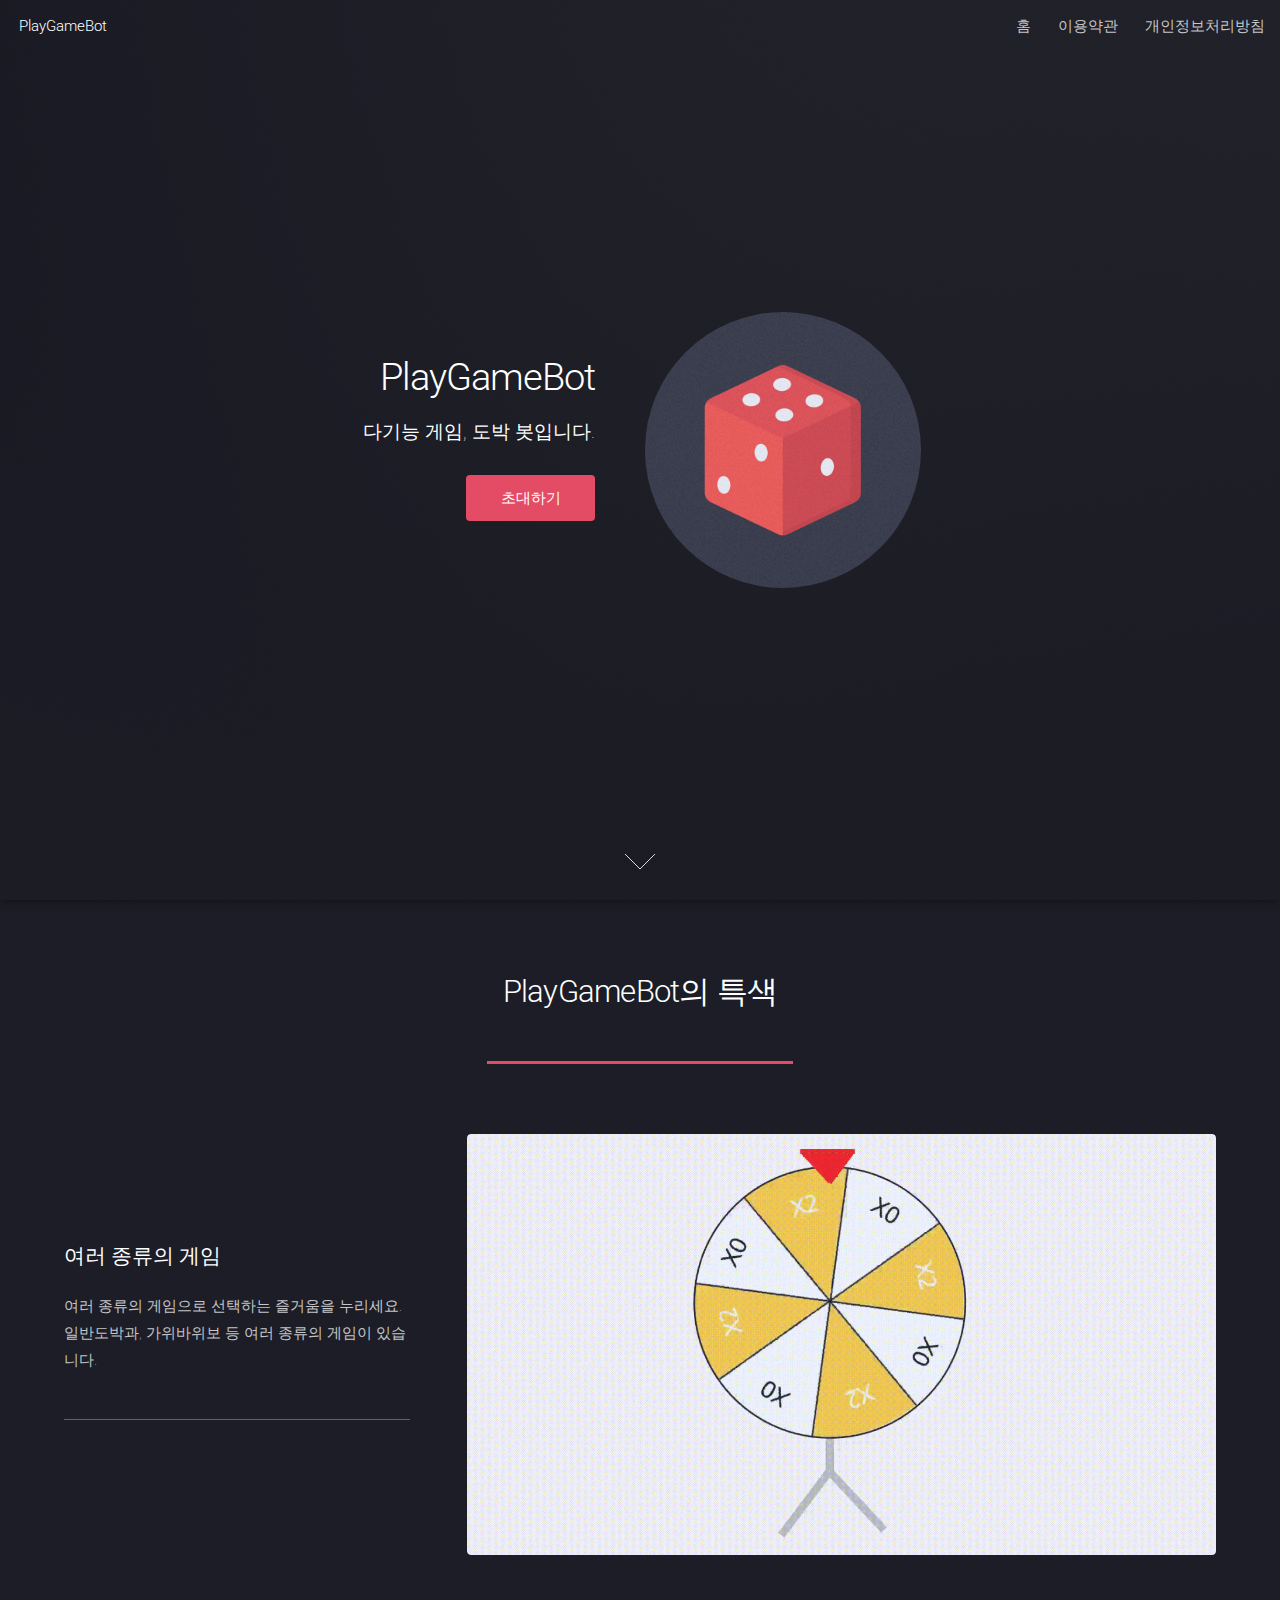
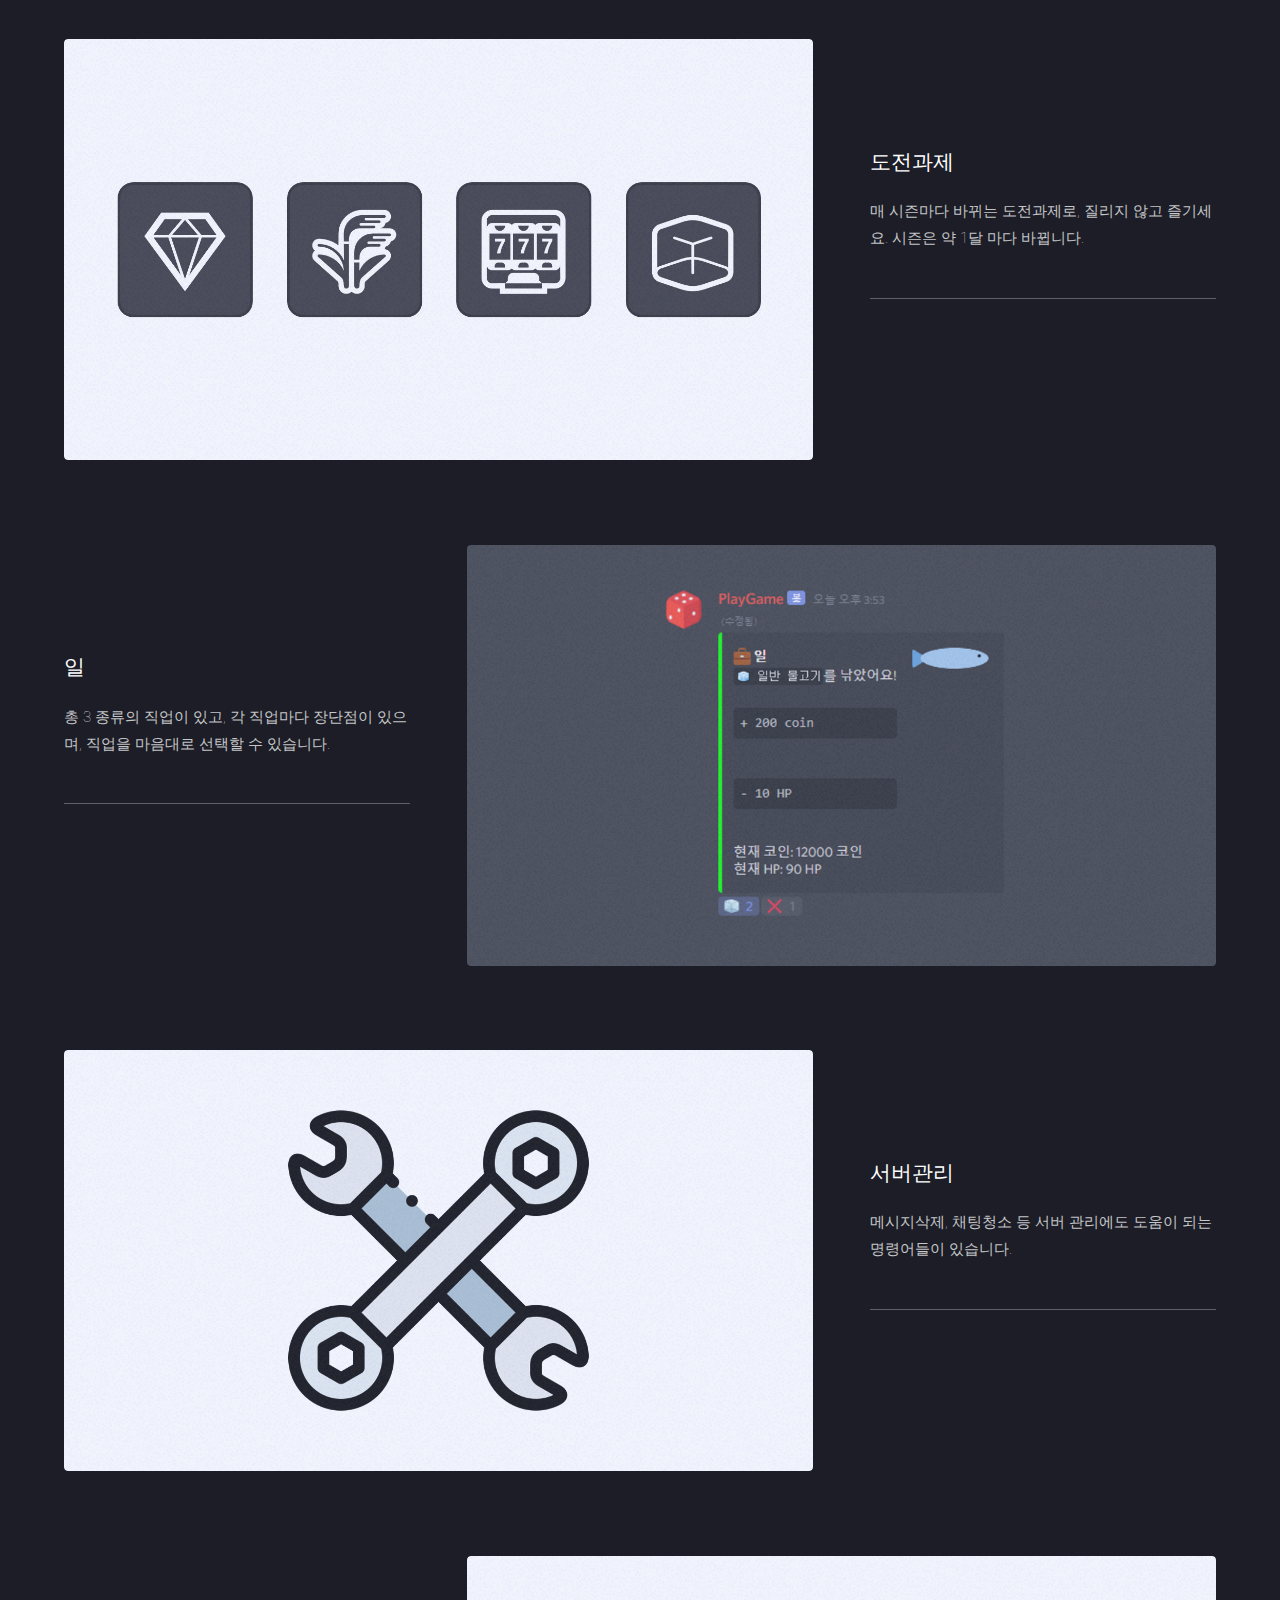
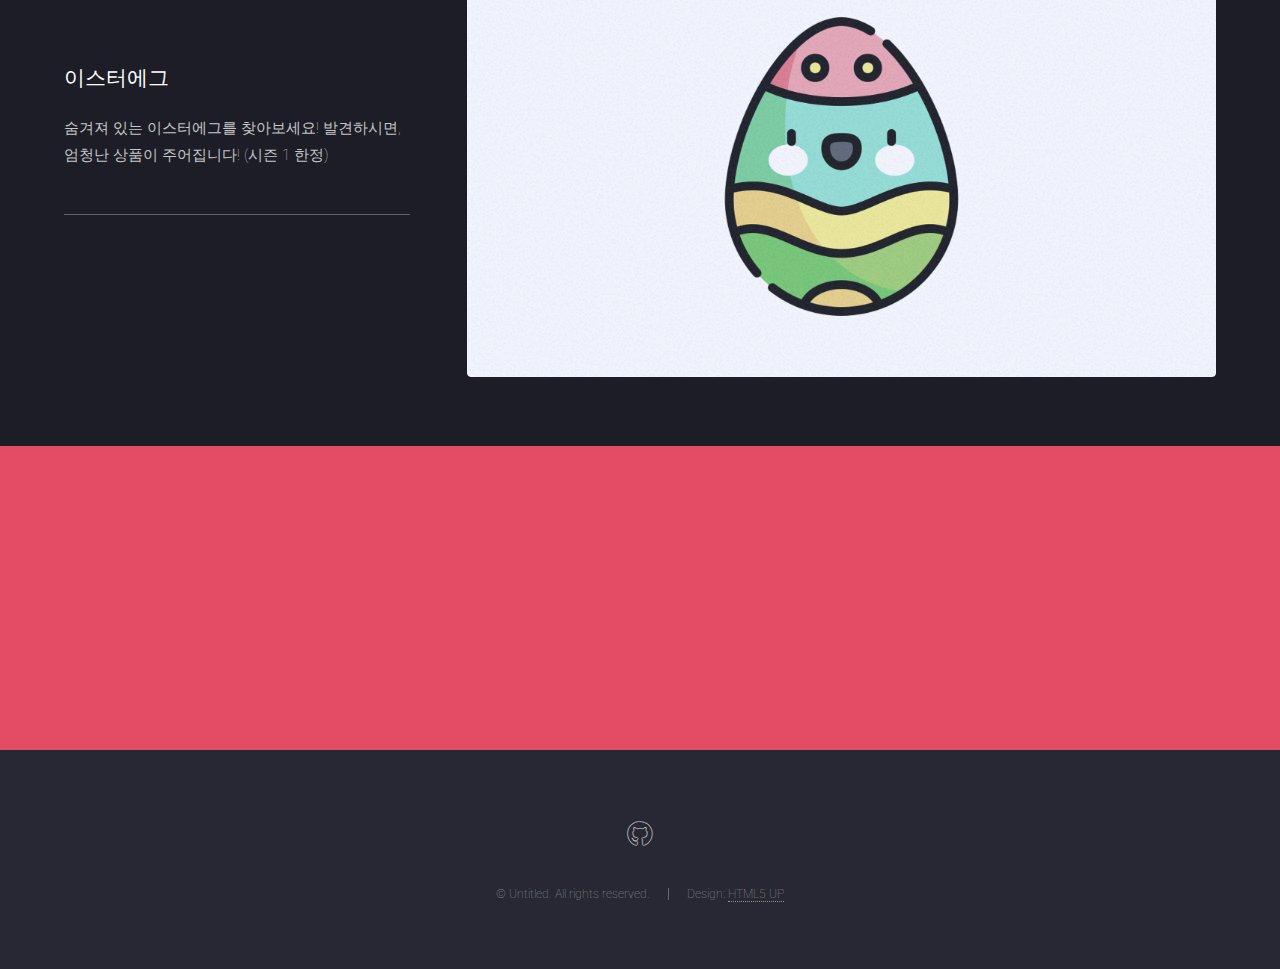
==== PlayGameBotSite/index.html @ 1e34ab30 "Update index.html" ====
<!DOCTYPE HTML>
<!--
	Landed by HTML5 UP
	html5up.net | @ajlkn
	Free for personal and commercial use under the CCA 3.0 license (html5up.net/license)
-->
<html>
	<head>
		<title>PlayGameBot</title>
		<meta charset="utf-8" />
		<meta name="viewport" content="width=device-width, initial-scale=1, user-scalable=no" />
		<link rel="stylesheet" href="assets/css/main.css" />
		<noscript><link rel="stylesheet" href="assets/css/noscript.css" /></noscript>
	</head>
	<body class="is-preload landing">
		<div id="page-wrapper">

			<!-- Header -->
				<header id="header">
					<h1 id="logo"><a href="index.html">PlayGameBot</a></h1>
					<nav id="nav">
						<ul>
							<li><a href="index.html">홈</a></li>
							<li><a href="terms.html">이용약관</a></li>
							<li><a href="update.html">개인정보처리방침</a></li>
						</ul>
					</nav>
				</header>

			<!-- Banner -->
				<section id="banner">
					<div class="content">
						<header>
							<h2>PlayGameBot</h2>
							<p>다기능 게임, 도박 봇입니다.</p>
							</br>
							<ul class="actions stacked">
								<li><a href="https://discord.com/oauth2/authorize?client_id=733481322734944318&permissions=1074621639&scope=bot" class="button primary samll">초대하기</a></li>
							</ul>
						</header>
						<span class="image"><img src="images/dice.png" alt="" /></span>
					</div>
					<a href="#one" class="goto-next scrolly">Next</a>
				</section>

			<!-- One -->
			<div id="main" class="wrapper style1">
				<div class="container">
					<header class="major">
						<h2>PlayGameBot의 특색</h2>
					</header>
					<div class="row gtr-150">
						<div class="col-4 col-12-medium">

							<!-- Sidebar -->
								<section id="sidebar">
									<section>
										</br>
										</br>
										</br>
										</br>
										<h3>여러 종류의 게임</h3>
										<p>여러 종류의 게임으로 선택하는 즐거움을 누리세요. 일반도박과, 가위바위보 등 여러 종류의 게임이 있습니다.</p>
										<footer>
										</footer>
									</section>
									<hr />
									<section>
								</section>

						</div>
						<div class="col-8 col-12-medium imp-medium">

							<!-- Content -->
								<section id="content">
									<a href="#" class="image fit"><img src="images/성공 돌림판_en.gif" alt="" /></a>
								</section>

						</div>

						<div class="row gtr-150">
							<div class="col-8 col-12-medium">

								<!-- Content -->
									<section id="content">
										</br>
										</br>
										<a href="#" class="image fit"><img src="images/도전과제.jpg" alt="" /></a>
									</section>

							</div>
							<div class="col-4 col-12-medium">
	
								<!-- Sidebar -->
									<section id="sidebar">
										<section>
											</br>
											</br>
											</br>
											</br>
											</br>
											</br>
											<h3>도전과제</h3>
											<p>매 시즌마다 바뀌는 도전과제로, 질리지 않고 즐기세요. 시즌은 약 1달 마다 바뀝니다.</p>
											<footer>
											</footer>
										</section>
										<hr />
										<section>
									</section>
							</div>
						</div>

						<div class="col-4 col-12-medium">

							<!-- Sidebar -->
								</br>
								</br>
								<section id="sidebar">
									<section>
										</br>
										</br>
										</br>
										</br>
										<h3>일</h3>
										<p>총 3 종류의 직업이 있고, 각 직업마다 장단점이 있으며, 직업을 마음대로 선택할 수 있습니다.</p>
										<footer>
										</footer>
									</section>
									<hr />
									<section>
								</section>

						</div>
						<div class="col-8 col-12-medium imp-medium">

							<!-- Content -->
								<section id="content">
									</br>
									</br>
									<a href="#" class="image fit"><img src="images/work.png" alt="" /></a>
								</section>

						</div>

						<div class="row gtr-150">
							<div class="col-8 col-12-medium">

								<!-- Content -->
									<section id="content">
										</br>
										</br>
										<a href="#" class="image fit"><img src="images/fix.png" alt="" /></a>
									</section>

							</div>
							<div class="col-4 col-12-medium">
	
								<!-- Sidebar -->
									<section id="sidebar">
										<section>
											</br>
											</br>
											</br>
											</br>
											</br>
											</br>
											<h3>서버관리</h3>
											<p>메시지삭제, 채팅청소 등 서버 관리에도 도움이 되는 명령어들이 있습니다.</p>
											<footer>
											</footer>
										</section>
										<hr />
										<section>
									</section>
							</div>
						</div>

						<div class="col-4 col-12-medium">

							<!-- Sidebar -->
								</br>
								</br>
								<section id="sidebar">
									<section>
										</br>
										</br>
										</br>
										</br>
										<h3>이스터에그</h3>
										<p>숨겨져 있는 이스터에그를 찾아보세요! 발견하시면, 엄청난 상품이 주어집니다! (시즌 1 한정)</p>
										<footer>
										</footer>
									</section>
									<hr />
									<section>
								</section>

						</div>
						<div class="col-8 col-12-medium imp-medium">

							<!-- Content -->
								<section id="content">
									</br>
									</br>
									<a href="#" class="image fit"><img src="images/이스터에그.png" alt="" /></a>
								</section>

						</div>

					</div>
				</div>
			</div>

			<!-- Five -->
				<section id="five" class="wrapper style2 special fade">
					<div class="container">
						<header>
							<h2>시작해 볼까요?</h2>
							<p>지금바로 PlayGameBot을 초대하세요.</p>
						</header>
						<form method="post" action="#" class="cta">
							<ul class="actions stacked">
								<li><a href="https://discord.com/oauth2/authorize?client_id=733481322734944318&permissions=1074621639&scope=bot" class="button primary samll">초대하기</a></li>
							</ul>
						</form>
					</div>
				</section>

			<!-- Footer -->
				<footer id="footer">
					<ul class="icons">
						<li><a href="https://github.com/jhcplace" class="icon brands alt fa-github"><span class="label">GitHub</span></a></li>
					</ul>
					<ul class="copyright">
						<li>&copy; Untitled. All rights reserved.</li><li>Design: <a href="http://html5up.net">HTML5 UP</a></li>
					</ul>
				</footer>

		</div>

		<!-- Scripts -->
			<script src="assets/js/jquery.min.js"></script>
			<script src="assets/js/jquery.scrolly.min.js"></script>
			<script src="assets/js/jquery.dropotron.min.js"></script>
			<script src="assets/js/jquery.scrollex.min.js"></script>
			<script src="assets/js/browser.min.js"></script>
			<script src="assets/js/breakpoints.min.js"></script>
			<script src="assets/js/util.js"></script>
			<script src="assets/js/main.js"></script>

	</body>
</html>
---- PlayGameBotSite/assets/css/main.css ----
@import url("fontawesome-all.min.css");
@import url("https://fonts.googleapis.com/css?family=Roboto:100,300,100italic,300italic");

/*
	Landed by HTML5 UP
	html5up.net | @ajlkn
	Free for personal and commercial use under the CCA 3.0 license (html5up.net/license)
*/

html, body, div, span, applet, object,
iframe, h1, h2, h3, h4, h5, h6, p, blockquote,
pre, a, abbr, acronym, address, big, cite,
code, del, dfn, em, img, ins, kbd, q, s, samp,
small, strike, strong, sub, sup, tt, var, b,
u, i, center, dl, dt, dd, ol, ul, li, fieldset,
form, label, legend, table, caption, tbody,
tfoot, thead, tr, th, td, article, aside,
canvas, details, embed, figure, figcaption,
footer, header, hgroup, menu, nav, output, ruby,
section, summary, time, mark, audio, video {
	margin: 0;
	padding: 0;
	border: 0;
	font-size: 100%;
	font: inherit;
	vertical-align: baseline;}

article, aside, details, figcaption, figure,
footer, header, hgroup, menu, nav, section {
	display: block;}

body {
	line-height: 1;
}

ol, ul {
	list-style: none;
}

blockquote, q {
	quotes: none;
}

	blockquote:before, blockquote:after, q:before, q:after {
		content: '';
		content: none;
	}

table {
	border-collapse: collapse;
	border-spacing: 0;
}

body {
	-webkit-text-size-adjust: none;
}

mark {
	background-color: transparent;
	color: inherit;
}

input::-moz-focus-inner {
	border: 0;
	padding: 0;
}

input, select, textarea {
	-moz-appearance: none;
	-webkit-appearance: none;
	-ms-appearance: none;
	appearance: none;
}

/* Basic */

	html {
		box-sizing: border-box;
	}

	*, *:before, *:after {
		box-sizing: inherit;
	}

	html, body {
		background: #1c1d26;
	}

	body.is-preload *, body.is-preload *:before, body.is-preload *:after {
		-moz-animation: none !important;
		-webkit-animation: none !important;
		-ms-animation: none !important;
		animation: none !important;
		-moz-transition: none !important;
		-webkit-transition: none !important;
		-ms-transition: none !important;
		transition: none !important;
	}

	body, input, select, textarea {
		color: rgba(255, 255, 255, 0.75);
		font-family: "Roboto", Helvetica, sans-serif;
		font-size: 15pt;
		font-weight: 100;
		line-height: 1.75em;
	}

	a {
		-moz-transition: border-color 0.2s ease-in-out, color 0.2s ease-in-out;
		-webkit-transition: border-color 0.2s ease-in-out, color 0.2s ease-in-out;
		-ms-transition: border-color 0.2s ease-in-out, color 0.2s ease-in-out;
		transition: border-color 0.2s ease-in-out, color 0.2s ease-in-out;
		border-bottom: dotted 1px;
		color: #e44c65;
		text-decoration: none;
	}

		a:hover {
			color: #e44c65 !important;
			border-bottom-color: transparent;
		}

	strong, b {
		color: #ffffff;
		font-weight: 300;
	}

	em, i {
		font-style: italic;
	}

	p {
		margin: 0 0 2em 0;
	}

	h1, h2, h3, h4, h5, h6 {
		color: #ffffff;
		font-weight: 300;
		line-height: 1em;
		margin: 0 0 1em 0;
	}

		h1 a, h2 a, h3 a, h4 a, h5 a, h6 a {
			color: inherit;
			border: 0;
		}

	h2 {
		font-size: 2em;
		line-height: 1.5em;
		letter-spacing: -0.025em;
	}

	h3 {
		font-size: 1.35em;
		line-height: 1.5em;
	}

	h4 {
		font-size: 1.1em;
		line-height: 1.5em;
	}

	h5 {
		font-size: 0.9em;
		line-height: 1.5em;
	}

	h6 {
		font-size: 0.7em;
		line-height: 1.5em;
	}

	sub {
		font-size: 0.8em;
		position: relative;
		top: 0.5em;
	}

	sup {
		font-size: 0.8em;
		position: relative;
		top: -0.5em;
	}

	hr {
		border: 0;
		border-bottom: solid 1px rgba(255, 255, 255, 0.3);
		margin: 3em 0;
	}

		hr.major {
			margin: 4em 0;
		}

	blockquote {
		border-left: solid 4px rgba(255, 255, 255, 0.3);
		font-style: italic;
		margin: 0 0 2em 0;
		padding: 0.5em 0 0.5em 2em;
	}

	code {
		background: rgba(255, 255, 255, 0.075);
		border-radius: 4px;
		font-family: "Courier New", monospace;
		font-size: 0.9em;
		margin: 0 0.25em;
		padding: 0.25em 0.65em;
	}

	pre {
		-webkit-overflow-scrolling: touch;
		font-family: "Courier New", monospace;
		font-size: 0.9em;
		margin: 0 0 2em 0;
	}

		pre code {
			display: block;
			line-height: 1.75em;
			padding: 1em 1.5em;
			overflow-x: auto;
		}

	.align-left {
		text-align: left;
	}

	.align-center {
		text-align: center;
	}

	.align-right {
		text-align: right;
	}

/* Loader */

	@-moz-keyframes spinner-show {
		0% {
			opacity: 0;
		}

		100% {
			opacity: 1;
		}
	}

	@-webkit-keyframes spinner-show {
		0% {
			opacity: 0;
		}

		100% {
			opacity: 1;
		}
	}

	@-ms-keyframes spinner-show {
		0% {
			opacity: 0;
		}

		100% {
			opacity: 1;
		}
	}

	@keyframes spinner-show {
		0% {
			opacity: 0;
		}

		100% {
			opacity: 1;
		}
	}

	@-moz-keyframes spinner-hide {
		0% {
			color: rgba(255, 255, 255, 0.15);
			z-index: 100001;
			-moz-transform: scale(1) rotate(0deg);
			-webkit-transform: scale(1) rotate(0deg);
			-ms-transform: scale(1) rotate(0deg);
			transform: scale(1) rotate(0deg);
		}

		99% {
			color: #1c1d26;
			z-index: 100001;
			-moz-transform: scale(0.5) rotate(360deg);
			-webkit-transform: scale(0.5) rotate(360deg);
			-ms-transform: scale(0.5) rotate(360deg);
			transform: scale(0.5) rotate(360deg);
		}

		100% {
			color: #1c1d26;
			z-index: -1;
			-moz-transform: scale(0.5) rotate(360deg);
			-webkit-transform: scale(0.5) rotate(360deg);
			-ms-transform: scale(0.5) rotate(360deg);
			transform: scale(0.5) rotate(360deg);
		}
	}

	@-webkit-keyframes spinner-hide {
		0% {
			color: rgba(255, 255, 255, 0.15);
			z-index: 100001;
			-moz-transform: scale(1) rotate(0deg);
			-webkit-transform: scale(1) rotate(0deg);
			-ms-transform: scale(1) rotate(0deg);
			transform: scale(1) rotate(0deg);
		}

		99% {
			color: #1c1d26;
			z-index: 100001;
			-moz-transform: scale(0.5) rotate(360deg);
			-webkit-transform: scale(0.5) rotate(360deg);
			-ms-transform: scale(0.5) rotate(360deg);
			transform: scale(0.5) rotate(360deg);
		}

		100% {
			color: #1c1d26;
			z-index: -1;
			-moz-transform: scale(0.5) rotate(360deg);
			-webkit-transform: scale(0.5) rotate(360deg);
			-ms-transform: scale(0.5) rotate(360deg);
			transform: scale(0.5) rotate(360deg);
		}
	}

	@-ms-keyframes spinner-hide {
		0% {
			color: rgba(255, 255, 255, 0.15);
			z-index: 100001;
			-moz-transform: scale(1) rotate(0deg);
			-webkit-transform: scale(1) rotate(0deg);
			-ms-transform: scale(1) rotate(0deg);
			transform: scale(1) rotate(0deg);
		}

		99% {
			color: #1c1d26;
			z-index: 100001;
			-moz-transform: scale(0.5) rotate(360deg);
			-webkit-transform: scale(0.5) rotate(360deg);
			-ms-transform: scale(0.5) rotate(360deg);
			transform: scale(0.5) rotate(360deg);
		}

		100% {
			color: #1c1d26;
			z-index: -1;
			-moz-transform: scale(0.5) rotate(360deg);
			-webkit-transform: scale(0.5) rotate(360deg);
			-ms-transform: scale(0.5) rotate(360deg);
			transform: scale(0.5) rotate(360deg);
		}
	}

	@keyframes spinner-hide {
		0% {
			color: rgba(255, 255, 255, 0.15);
			z-index: 100001;
			-moz-transform: scale(1) rotate(0deg);
			-webkit-transform: scale(1) rotate(0deg);
			-ms-transform: scale(1) rotate(0deg);
			transform: scale(1) rotate(0deg);
		}

		99% {
			color: #1c1d26;
			z-index: 100001;
			-moz-transform: scale(0.5) rotate(360deg);
			-webkit-transform: scale(0.5) rotate(360deg);
			-ms-transform: scale(0.5) rotate(360deg);
			transform: scale(0.5) rotate(360deg);
		}

		100% {
			color: #1c1d26;
			z-index: -1;
			-moz-transform: scale(0.5) rotate(360deg);
			-webkit-transform: scale(0.5) rotate(360deg);
			-ms-transform: scale(0.5) rotate(360deg);
			transform: scale(0.5) rotate(360deg);
		}
	}

	@-moz-keyframes spinner-rotate {
		0% {
			-moz-transform: scale(1) rotate(0deg);
			-webkit-transform: scale(1) rotate(0deg);
			-ms-transform: scale(1) rotate(0deg);
			transform: scale(1) rotate(0deg);
		}

		100% {
			-moz-transform: scale(1) rotate(360deg);
			-webkit-transform: scale(1) rotate(360deg);
			-ms-transform: scale(1) rotate(360deg);
			transform: scale(1) rotate(360deg);
		}
	}

	@-webkit-keyframes spinner-rotate {
		0% {
			-moz-transform: scale(1) rotate(0deg);
			-webkit-transform: scale(1) rotate(0deg);
			-ms-transform: scale(1) rotate(0deg);
			transform: scale(1) rotate(0deg);
		}

		100% {
			-moz-transform: scale(1) rotate(360deg);
			-webkit-transform: scale(1) rotate(360deg);
			-ms-transform: scale(1) rotate(360deg);
			transform: scale(1) rotate(360deg);
		}
	}

	@-ms-keyframes spinner-rotate {
		0% {
			-moz-transform: scale(1) rotate(0deg);
			-webkit-transform: scale(1) rotate(0deg);
			-ms-transform: scale(1) rotate(0deg);
			transform: scale(1) rotate(0deg);
		}

		100% {
			-moz-transform: scale(1) rotate(360deg);
			-webkit-transform: scale(1) rotate(360deg);
			-ms-transform: scale(1) rotate(360deg);
			transform: scale(1) rotate(360deg);
		}
	}

	@keyframes spinner-rotate {
		0% {
			-moz-transform: scale(1) rotate(0deg);
			-webkit-transform: scale(1) rotate(0deg);
			-ms-transform: scale(1) rotate(0deg);
			transform: scale(1) rotate(0deg);
		}

		100% {
			-moz-transform: scale(1) rotate(360deg);
			-webkit-transform: scale(1) rotate(360deg);
			-ms-transform: scale(1) rotate(360deg);
			transform: scale(1) rotate(360deg);
		}
	}

	@-moz-keyframes overlay-hide {
		0% {
			opacity: 1;
			z-index: 100000;
		}

		15% {
			opacity: 1;
			z-index: 100000;
		}

		99% {
			opacity: 0;
			z-index: 100000;
		}

		100% {
			opacity: 0;
			z-index: -1;
		}
	}

	@-webkit-keyframes overlay-hide {
		0% {
			opacity: 1;
			z-index: 100000;
		}

		15% {
			opacity: 1;
			z-index: 100000;
		}

		99% {
			opacity: 0;
			z-index: 100000;
		}

		100% {
			opacity: 0;
			z-index: -1;
		}
	}

	@-ms-keyframes overlay-hide {
		0% {
			opacity: 1;
			z-index: 100000;
		}

		15% {
			opacity: 1;
			z-index: 100000;
		}

		99% {
			opacity: 0;
			z-index: 100000;
		}

		100% {
			opacity: 0;
			z-index: -1;
		}
	}

	@keyframes overlay-hide {
		0% {
			opacity: 1;
			z-index: 100000;
		}

		15% {
			opacity: 1;
			z-index: 100000;
		}

		99% {
			opacity: 0;
			z-index: 100000;
		}

		100% {
			opacity: 0;
			z-index: -1;
		}
	}

	body.landing {
		text-decoration: none;
	}

		body.landing:before {
			-moz-osx-font-smoothing: grayscale;
			-webkit-font-smoothing: antialiased;
			display: inline-block;
			font-style: normal;
			font-variant: normal;
			text-rendering: auto;
			line-height: 1;
			text-transform: none !important;
			font-family: 'Font Awesome 5 Free';
			font-weight: 900;
		}

		body.landing:before {
			-moz-animation: spinner-show 1.5s 1 0.25s ease forwards, spinner-hide 0.25s ease-in-out forwards !important;
			-webkit-animation: spinner-show 1.5s 1 0.25s ease forwards, spinner-hide 0.25s ease-in-out forwards !important;
			-ms-animation: spinner-show 1.5s 1 0.25s ease forwards, spinner-hide 0.25s ease-in-out forwards !important;
			animation: spinner-show 1.5s 1 0.25s ease forwards, spinner-hide 0.25s ease-in-out forwards !important;
			-moz-transform-origin: 50% 50%;
			-webkit-transform-origin: 50% 50%;
			-ms-transform-origin: 50% 50%;
			transform-origin: 50% 50%;
			color: rgba(255, 255, 255, 0.15);
			content: '\f1ce';
			cursor: default;
			display: block;
			font-size: 2em;
			height: 2em;
			left: 50%;
			line-height: 2em;
			margin: -1em 0 0 -1em;
			opacity: 0;
			position: fixed;
			text-align: center;
			top: 50%;
			width: 2em;
			z-index: -1;
		}

		body.landing:after {
			-moz-animation: overlay-hide 1.5s ease-in forwards !important;
			-webkit-animation: overlay-hide 1.5s ease-in forwards !important;
			-ms-animation: overlay-hide 1.5s ease-in forwards !important;
			animation: overlay-hide 1.5s ease-in forwards !important;
			background: #1c1d26;
			content: '';
			display: block;
			height: 100%;
			left: 0;
			opacity: 0;
			position: fixed;
			top: 0;
			width: 100%;
			z-index: -1;
		}

		body.landing.is-preload:before {
			-moz-animation: spinner-show 1.5s 1 0.25s ease forwards, spinner-rotate 0.75s infinite linear !important;
			-webkit-animation: spinner-show 1.5s 1 0.25s ease forwards, spinner-rotate 0.75s infinite linear !important;
			-ms-animation: spinner-show 1.5s 1 0.25s ease forwards, spinner-rotate 0.75s infinite linear !important;
			animation: spinner-show 1.5s 1 0.25s ease forwards, spinner-rotate 0.75s infinite linear !important;
			z-index: 100001;
		}

		body.landing.is-preload:after {
			-moz-animation: none !important;
			-webkit-animation: none !important;
			-ms-animation: none !important;
			animation: none !important;
			opacity: 1;
			z-index: 100000;
		}

	@media (-webkit-min-device-pixel-ratio: 2) {

		body.landing:before {
			line-height: 2.025em;
		}

	}

/* Container */

	.container {
		margin: 0 auto;
		max-width: calc(100% - 4em);
		width: 70em;
	}

		.container.xsmall {
			width: 17.5em;
		}

		.container.small {
			width: 35em;
		}

		.container.medium {
			width: 52.5em;
		}

		.container.large {
			width: 87.5em;
		}

		.container.xlarge {
			width: 105em;
		}

		.container.max {
			width: 100%;
		}

		@media screen and (max-width: 1280px) {

			.container {
				width: 90%;
				max-width: 100%;
			}

		}

		@media screen and (max-width: 980px) {

			.container {
				width: 100% !important;
			}

		}

/* Row */

	.row {
		display: flex;
		flex-wrap: wrap;
		box-sizing: border-box;
		align-items: stretch;
	}

		.row > * {
			box-sizing: border-box;
		}

		.row.gtr-uniform > * > :last-child {
			margin-bottom: 0;
		}

		.row.aln-left {
			justify-content: flex-start;
		}

		.row.aln-center {
			justify-content: center;
		}

		.row.aln-right {
			justify-content: flex-end;
		}

		.row.aln-top {
			align-items: flex-start;
		}

		.row.aln-middle {
			align-items: center;
		}

		.row.aln-bottom {
			align-items: flex-end;
		}

		.row > .imp {
			order: -1;
		}

		.row > .col-1 {
			width: 8.33333%;
		}

		.row > .off-1 {
			margin-left: 8.33333%;
		}

		.row > .col-2 {
			width: 16.66667%;
		}

		.row > .off-2 {
			margin-left: 16.66667%;
		}

		.row > .col-3 {
			width: 25%;
		}

		.row > .off-3 {
			margin-left: 25%;
		}

		.row > .col-4 {
			width: 33.33333%;
		}

		.row > .off-4 {
			margin-left: 33.33333%;
		}

		.row > .col-5 {
			width: 41.66667%;
		}

		.row > .off-5 {
			margin-left: 41.66667%;
		}

		.row > .col-6 {
			width: 50%;
		}

		.row > .off-6 {
			margin-left: 50%;
		}

		.row > .col-7 {
			width: 58.33333%;
		}

		.row > .off-7 {
			margin-left: 58.33333%;
		}

		.row > .col-8 {
			width: 66.66667%;
		}

		.row > .off-8 {
			margin-left: 66.66667%;
		}

		.row > .col-9 {
			width: 75%;
		}

		.row > .off-9 {
			margin-left: 75%;
		}

		.row > .col-10 {
			width: 83.33333%;
		}

		.row > .off-10 {
			margin-left: 83.33333%;
		}

		.row > .col-11 {
			width: 91.66667%;
		}

		.row > .off-11 {
			margin-left: 91.66667%;
		}

		.row > .col-12 {
			width: 100%;
		}

		.row > .off-12 {
			margin-left: 100%;
		}

		.row.gtr-0 {
			margin-top: 0;
			margin-left: 0em;
		}

			.row.gtr-0 > * {
				padding: 0 0 0 0em;
			}

			.row.gtr-0.gtr-uniform {
				margin-top: 0em;
			}

				.row.gtr-0.gtr-uniform > * {
					padding-top: 0em;
				}

		.row.gtr-25 {
			margin-top: 0;
			margin-left: -0.625em;
		}

			.row.gtr-25 > * {
				padding: 0 0 0 0.625em;
			}

			.row.gtr-25.gtr-uniform {
				margin-top: -0.625em;
			}

				.row.gtr-25.gtr-uniform > * {
					padding-top: 0.625em;
				}

		.row.gtr-50 {
			margin-top: 0;
			margin-left: -1.25em;
		}

			.row.gtr-50 > * {
				padding: 0 0 0 1.25em;
			}

			.row.gtr-50.gtr-uniform {
				margin-top: -1.25em;
			}

				.row.gtr-50.gtr-uniform > * {
					padding-top: 1.25em;
				}

		.row {
			margin-top: 0;
			margin-left: -2.5em;
		}

			.row > * {
				padding: 0 0 0 2.5em;
			}

			.row.gtr-uniform {
				margin-top: -2.5em;
			}

				.row.gtr-uniform > * {
					padding-top: 2.5em;
				}

		.row.gtr-150 {
			margin-top: 0;
			margin-left: -3.75em;
		}

			.row.gtr-150 > * {
				padding: 0 0 0 3.75em;
			}

			.row.gtr-150.gtr-uniform {
				margin-top: -3.75em;
			}

				.row.gtr-150.gtr-uniform > * {
					padding-top: 3.75em;
				}

		.row.gtr-200 {
			margin-top: 0;
			margin-left: -5em;
		}

			.row.gtr-200 > * {
				padding: 0 0 0 5em;
			}

			.row.gtr-200.gtr-uniform {
				margin-top: -5em;
			}

				.row.gtr-200.gtr-uniform > * {
					padding-top: 5em;
				}

		@media screen and (max-width: 1680px) {

			.row {
				display: flex;
				flex-wrap: wrap;
				box-sizing: border-box;
				align-items: stretch;
			}

				.row > * {
					box-sizing: border-box;
				}

				.row.gtr-uniform > * > :last-child {
					margin-bottom: 0;
				}

				.row.aln-left {
					justify-content: flex-start;
				}

				.row.aln-center {
					justify-content: center;
				}

				.row.aln-right {
					justify-content: flex-end;
				}

				.row.aln-top {
					align-items: flex-start;
				}

				.row.aln-middle {
					align-items: center;
				}

				.row.aln-bottom {
					align-items: flex-end;
				}

				.row > .imp-xlarge {
					order: -1;
				}

				.row > .col-1-xlarge {
					width: 8.33333%;
				}

				.row > .off-1-xlarge {
					margin-left: 8.33333%;
				}

				.row > .col-2-xlarge {
					width: 16.66667%;
				}

				.row > .off-2-xlarge {
					margin-left: 16.66667%;
				}

				.row > .col-3-xlarge {
					width: 25%;
				}

				.row > .off-3-xlarge {
					margin-left: 25%;
				}

				.row > .col-4-xlarge {
					width: 33.33333%;
				}

				.row > .off-4-xlarge {
					margin-left: 33.33333%;
				}

				.row > .col-5-xlarge {
					width: 41.66667%;
				}

				.row > .off-5-xlarge {
					margin-left: 41.66667%;
				}

				.row > .col-6-xlarge {
					width: 50%;
				}

				.row > .off-6-xlarge {
					margin-left: 50%;
				}

				.row > .col-7-xlarge {
					width: 58.33333%;
				}

				.row > .off-7-xlarge {
					margin-left: 58.33333%;
				}

				.row > .col-8-xlarge {
					width: 66.66667%;
				}

				.row > .off-8-xlarge {
					margin-left: 66.66667%;
				}

				.row > .col-9-xlarge {
					width: 75%;
				}

				.row > .off-9-xlarge {
					margin-left: 75%;
				}

				.row > .col-10-xlarge {
					width: 83.33333%;
				}

				.row > .off-10-xlarge {
					margin-left: 83.33333%;
				}

				.row > .col-11-xlarge {
					width: 91.66667%;
				}

				.row > .off-11-xlarge {
					margin-left: 91.66667%;
				}

				.row > .col-12-xlarge {
					width: 100%;
				}

				.row > .off-12-xlarge {
					margin-left: 100%;
				}

				.row.gtr-0 {
					margin-top: 0;
					margin-left: 0em;
				}

					.row.gtr-0 > * {
						padding: 0 0 0 0em;
					}

					.row.gtr-0.gtr-uniform {
						margin-top: 0em;
					}

						.row.gtr-0.gtr-uniform > * {
							padding-top: 0em;
						}

				.row.gtr-25 {
					margin-top: 0;
					margin-left: -0.625em;
				}

					.row.gtr-25 > * {
						padding: 0 0 0 0.625em;
					}

					.row.gtr-25.gtr-uniform {
						margin-top: -0.625em;
					}

						.row.gtr-25.gtr-uniform > * {
							padding-top: 0.625em;
						}

				.row.gtr-50 {
					margin-top: 0;
					margin-left: -1.25em;
				}

					.row.gtr-50 > * {
						padding: 0 0 0 1.25em;
					}

					.row.gtr-50.gtr-uniform {
						margin-top: -1.25em;
					}

						.row.gtr-50.gtr-uniform > * {
							padding-top: 1.25em;
						}

				.row {
					margin-top: 0;
					margin-left: -2.5em;
				}

					.row > * {
						padding: 0 0 0 2.5em;
					}

					.row.gtr-uniform {
						margin-top: -2.5em;
					}

						.row.gtr-uniform > * {
							padding-top: 2.5em;
						}

				.row.gtr-150 {
					margin-top: 0;
					margin-left: -3.75em;
				}

					.row.gtr-150 > * {
						padding: 0 0 0 3.75em;
					}

					.row.gtr-150.gtr-uniform {
						margin-top: -3.75em;
					}

						.row.gtr-150.gtr-uniform > * {
							padding-top: 3.75em;
						}

				.row.gtr-200 {
					margin-top: 0;
					margin-left: -5em;
				}

					.row.gtr-200 > * {
						padding: 0 0 0 5em;
					}

					.row.gtr-200.gtr-uniform {
						margin-top: -5em;
					}

						.row.gtr-200.gtr-uniform > * {
							padding-top: 5em;
						}

		}

		@media screen and (max-width: 1280px) {

			.row {
				display: flex;
				flex-wrap: wrap;
				box-sizing: border-box;
				align-items: stretch;
			}

				.row > * {
					box-sizing: border-box;
				}

				.row.gtr-uniform > * > :last-child {
					margin-bottom: 0;
				}

				.row.aln-left {
					justify-content: flex-start;
				}

				.row.aln-center {
					justify-content: center;
				}

				.row.aln-right {
					justify-content: flex-end;
				}

				.row.aln-top {
					align-items: flex-start;
				}

				.row.aln-middle {
					align-items: center;
				}

				.row.aln-bottom {
					align-items: flex-end;
				}

				.row > .imp-large {
					order: -1;
				}

				.row > .col-1-large {
					width: 8.33333%;
				}

				.row > .off-1-large {
					margin-left: 8.33333%;
				}

				.row > .col-2-large {
					width: 16.66667%;
				}

				.row > .off-2-large {
					margin-left: 16.66667%;
				}

				.row > .col-3-large {
					width: 25%;
				}

				.row > .off-3-large {
					margin-left: 25%;
				}

				.row > .col-4-large {
					width: 33.33333%;
				}

				.row > .off-4-large {
					margin-left: 33.33333%;
				}

				.row > .col-5-large {
					width: 41.66667%;
				}

				.row > .off-5-large {
					margin-left: 41.66667%;
				}

				.row > .col-6-large {
					width: 50%;
				}

				.row > .off-6-large {
					margin-left: 50%;
				}

				.row > .col-7-large {
					width: 58.33333%;
				}

				.row > .off-7-large {
					margin-left: 58.33333%;
				}

				.row > .col-8-large {
					width: 66.66667%;
				}

				.row > .off-8-large {
					margin-left: 66.66667%;
				}

				.row > .col-9-large {
					width: 75%;
				}

				.row > .off-9-large {
					margin-left: 75%;
				}

				.row > .col-10-large {
					width: 83.33333%;
				}

				.row > .off-10-large {
					margin-left: 83.33333%;
				}

				.row > .col-11-large {
					width: 91.66667%;
				}

				.row > .off-11-large {
					margin-left: 91.66667%;
				}

				.row > .col-12-large {
					width: 100%;
				}

				.row > .off-12-large {
					margin-left: 100%;
				}

				.row.gtr-0 {
					margin-top: 0;
					margin-left: 0em;
				}

					.row.gtr-0 > * {
						padding: 0 0 0 0em;
					}

					.row.gtr-0.gtr-uniform {
						margin-top: 0em;
					}

						.row.gtr-0.gtr-uniform > * {
							padding-top: 0em;
						}

				.row.gtr-25 {
					margin-top: 0;
					margin-left: -0.625em;
				}

					.row.gtr-25 > * {
						padding: 0 0 0 0.625em;
					}

					.row.gtr-25.gtr-uniform {
						margin-top: -0.625em;
					}

						.row.gtr-25.gtr-uniform > * {
							padding-top: 0.625em;
						}

				.row.gtr-50 {
					margin-top: 0;
					margin-left: -1.25em;
				}

					.row.gtr-50 > * {
						padding: 0 0 0 1.25em;
					}

					.row.gtr-50.gtr-uniform {
						margin-top: -1.25em;
					}

						.row.gtr-50.gtr-uniform > * {
							padding-top: 1.25em;
						}

				.row {
					margin-top: 0;
					margin-left: -2.5em;
				}

					.row > * {
						padding: 0 0 0 2.5em;
					}

					.row.gtr-uniform {
						margin-top: -2.5em;
					}

						.row.gtr-uniform > * {
							padding-top: 2.5em;
						}

				.row.gtr-150 {
					margin-top: 0;
					margin-left: -3.75em;
				}

					.row.gtr-150 > * {
						padding: 0 0 0 3.75em;
					}

					.row.gtr-150.gtr-uniform {
						margin-top: -3.75em;
					}

						.row.gtr-150.gtr-uniform > * {
							padding-top: 3.75em;
						}

				.row.gtr-200 {
					margin-top: 0;
					margin-left: -5em;
				}

					.row.gtr-200 > * {
						padding: 0 0 0 5em;
					}

					.row.gtr-200.gtr-uniform {
						margin-top: -5em;
					}

						.row.gtr-200.gtr-uniform > * {
							padding-top: 5em;
						}

		}

		@media screen and (max-width: 980px) {

			.row {
				display: flex;
				flex-wrap: wrap;
				box-sizing: border-box;
				align-items: stretch;
			}

				.row > * {
					box-sizing: border-box;
				}

				.row.gtr-uniform > * > :last-child {
					margin-bottom: 0;
				}

				.row.aln-left {
					justify-content: flex-start;
				}

				.row.aln-center {
					justify-content: center;
				}

				.row.aln-right {
					justify-content: flex-end;
				}

				.row.aln-top {
					align-items: flex-start;
				}

				.row.aln-middle {
					align-items: center;
				}

				.row.aln-bottom {
					align-items: flex-end;
				}

				.row > .imp-medium {
					order: -1;
				}

				.row > .col-1-medium {
					width: 8.33333%;
				}

				.row > .off-1-medium {
					margin-left: 8.33333%;
				}

				.row > .col-2-medium {
					width: 16.66667%;
				}

				.row > .off-2-medium {
					margin-left: 16.66667%;
				}

				.row > .col-3-medium {
					width: 25%;
				}

				.row > .off-3-medium {
					margin-left: 25%;
				}

				.row > .col-4-medium {
					width: 33.33333%;
				}

				.row > .off-4-medium {
					margin-left: 33.33333%;
				}

				.row > .col-5-medium {
					width: 41.66667%;
				}

				.row > .off-5-medium {
					margin-left: 41.66667%;
				}

				.row > .col-6-medium {
					width: 50%;
				}

				.row > .off-6-medium {
					margin-left: 50%;
				}

				.row > .col-7-medium {
					width: 58.33333%;
				}

				.row > .off-7-medium {
					margin-left: 58.33333%;
				}

				.row > .col-8-medium {
					width: 66.66667%;
				}

				.row > .off-8-medium {
					margin-left: 66.66667%;
				}

				.row > .col-9-medium {
					width: 75%;
				}

				.row > .off-9-medium {
					margin-left: 75%;
				}

				.row > .col-10-medium {
					width: 83.33333%;
				}

				.row > .off-10-medium {
					margin-left: 83.33333%;
				}

				.row > .col-11-medium {
					width: 91.66667%;
				}

				.row > .off-11-medium {
					margin-left: 91.66667%;
				}

				.row > .col-12-medium {
					width: 100%;
				}

				.row > .off-12-medium {
					margin-left: 100%;
				}

				.row.gtr-0 {
					margin-top: 0;
					margin-left: 0em;
				}

					.row.gtr-0 > * {
						padding: 0 0 0 0em;
					}

					.row.gtr-0.gtr-uniform {
						margin-top: 0em;
					}

						.row.gtr-0.gtr-uniform > * {
							padding-top: 0em;
						}

				.row.gtr-25 {
					margin-top: 0;
					margin-left: -0.625em;
				}

					.row.gtr-25 > * {
						padding: 0 0 0 0.625em;
					}

					.row.gtr-25.gtr-uniform {
						margin-top: -0.625em;
					}

						.row.gtr-25.gtr-uniform > * {
							padding-top: 0.625em;
						}

				.row.gtr-50 {
					margin-top: 0;
					margin-left: -1.25em;
				}

					.row.gtr-50 > * {
						padding: 0 0 0 1.25em;
					}

					.row.gtr-50.gtr-uniform {
						margin-top: -1.25em;
					}

						.row.gtr-50.gtr-uniform > * {
							padding-top: 1.25em;
						}

				.row {
					margin-top: 0;
					margin-left: -2.5em;
				}

					.row > * {
						padding: 0 0 0 2.5em;
					}

					.row.gtr-uniform {
						margin-top: -2.5em;
					}

						.row.gtr-uniform > * {
							padding-top: 2.5em;
						}

				.row.gtr-150 {
					margin-top: 0;
					margin-left: -3.75em;
				}

					.row.gtr-150 > * {
						padding: 0 0 0 3.75em;
					}

					.row.gtr-150.gtr-uniform {
						margin-top: -3.75em;
					}

						.row.gtr-150.gtr-uniform > * {
							padding-top: 3.75em;
						}

				.row.gtr-200 {
					margin-top: 0;
					margin-left: -5em;
				}

					.row.gtr-200 > * {
						padding: 0 0 0 5em;
					}

					.row.gtr-200.gtr-uniform {
						margin-top: -5em;
					}

						.row.gtr-200.gtr-uniform > * {
							padding-top: 5em;
						}

		}

		@media screen and (max-width: 736px) {

			.row {
				display: flex;
				flex-wrap: wrap;
				box-sizing: border-box;
				align-items: stretch;
			}

				.row > * {
					box-sizing: border-box;
				}

				.row.gtr-uniform > * > :last-child {
					margin-bottom: 0;
				}

				.row.aln-left {
					justify-content: flex-start;
				}

				.row.aln-center {
					justify-content: center;
				}

				.row.aln-right {
					justify-content: flex-end;
				}

				.row.aln-top {
					align-items: flex-start;
				}

				.row.aln-middle {
					align-items: center;
				}

				.row.aln-bottom {
					align-items: flex-end;
				}

				.row > .imp-small {
					order: -1;
				}

				.row > .col-1-small {
					width: 8.33333%;
				}

				.row > .off-1-small {
					margin-left: 8.33333%;
				}

				.row > .col-2-small {
					width: 16.66667%;
				}

				.row > .off-2-small {
					margin-left: 16.66667%;
				}

				.row > .col-3-small {
					width: 25%;
				}

				.row > .off-3-small {
					margin-left: 25%;
				}

				.row > .col-4-small {
					width: 33.33333%;
				}

				.row > .off-4-small {
					margin-left: 33.33333%;
				}

				.row > .col-5-small {
					width: 41.66667%;
				}

				.row > .off-5-small {
					margin-left: 41.66667%;
				}

				.row > .col-6-small {
					width: 50%;
				}

				.row > .off-6-small {
					margin-left: 50%;
				}

				.row > .col-7-small {
					width: 58.33333%;
				}

				.row > .off-7-small {
					margin-left: 58.33333%;
				}

				.row > .col-8-small {
					width: 66.66667%;
				}

				.row > .off-8-small {
					margin-left: 66.66667%;
				}

				.row > .col-9-small {
					width: 75%;
				}

				.row > .off-9-small {
					margin-left: 75%;
				}

				.row > .col-10-small {
					width: 83.33333%;
				}

				.row > .off-10-small {
					margin-left: 83.33333%;
				}

				.row > .col-11-small {
					width: 91.66667%;
				}

				.row > .off-11-small {
					margin-left: 91.66667%;
				}

				.row > .col-12-small {
					width: 100%;
				}

				.row > .off-12-small {
					margin-left: 100%;
				}

				.row.gtr-0 {
					margin-top: 0;
					margin-left: 0em;
				}

					.row.gtr-0 > * {
						padding: 0 0 0 0em;
					}

					.row.gtr-0.gtr-uniform {
						margin-top: 0em;
					}

						.row.gtr-0.gtr-uniform > * {
							padding-top: 0em;
						}

				.row.gtr-25 {
					margin-top: 0;
					margin-left: -0.625em;
				}

					.row.gtr-25 > * {
						padding: 0 0 0 0.625em;
					}

					.row.gtr-25.gtr-uniform {
						margin-top: -0.625em;
					}

						.row.gtr-25.gtr-uniform > * {
							padding-top: 0.625em;
						}

				.row.gtr-50 {
					margin-top: 0;
					margin-left: -1.25em;
				}

					.row.gtr-50 > * {
						padding: 0 0 0 1.25em;
					}

					.row.gtr-50.gtr-uniform {
						margin-top: -1.25em;
					}

						.row.gtr-50.gtr-uniform > * {
							padding-top: 1.25em;
						}

				.row {
					margin-top: 0;
					margin-left: -2.5em;
				}

					.row > * {
						padding: 0 0 0 2.5em;
					}

					.row.gtr-uniform {
						margin-top: -2.5em;
					}

						.row.gtr-uniform > * {
							padding-top: 2.5em;
						}

				.row.gtr-150 {
					margin-top: 0;
					margin-left: -3.75em;
				}

					.row.gtr-150 > * {
						padding: 0 0 0 3.75em;
					}

					.row.gtr-150.gtr-uniform {
						margin-top: -3.75em;
					}

						.row.gtr-150.gtr-uniform > * {
							padding-top: 3.75em;
						}

				.row.gtr-200 {
					margin-top: 0;
					margin-left: -5em;
				}

					.row.gtr-200 > * {
						padding: 0 0 0 5em;
					}

					.row.gtr-200.gtr-uniform {
						margin-top: -5em;
					}

						.row.gtr-200.gtr-uniform > * {
							padding-top: 5em;
						}

		}

		@media screen and (max-width: 480px) {

			.row {
				display: flex;
				flex-wrap: wrap;
				box-sizing: border-box;
				align-items: stretch;
			}

				.row > * {
					box-sizing: border-box;
				}

				.row.gtr-uniform > * > :last-child {
					margin-bottom: 0;
				}

				.row.aln-left {
					justify-content: flex-start;
				}

				.row.aln-center {
					justify-content: center;
				}

				.row.aln-right {
					justify-content: flex-end;
				}

				.row.aln-top {
					align-items: flex-start;
				}

				.row.aln-middle {
					align-items: center;
				}

				.row.aln-bottom {
					align-items: flex-end;
				}

				.row > .imp-xsmall {
					order: -1;
				}

				.row > .col-1-xsmall {
					width: 8.33333%;
				}

				.row > .off-1-xsmall {
					margin-left: 8.33333%;
				}

				.row > .col-2-xsmall {
					width: 16.66667%;
				}

				.row > .off-2-xsmall {
					margin-left: 16.66667%;
				}

				.row > .col-3-xsmall {
					width: 25%;
				}

				.row > .off-3-xsmall {
					margin-left: 25%;
				}

				.row > .col-4-xsmall {
					width: 33.33333%;
				}

				.row > .off-4-xsmall {
					margin-left: 33.33333%;
				}

				.row > .col-5-xsmall {
					width: 41.66667%;
				}

				.row > .off-5-xsmall {
					margin-left: 41.66667%;
				}

				.row > .col-6-xsmall {
					width: 50%;
				}

				.row > .off-6-xsmall {
					margin-left: 50%;
				}

				.row > .col-7-xsmall {
					width: 58.33333%;
				}

				.row > .off-7-xsmall {
					margin-left: 58.33333%;
				}

				.row > .col-8-xsmall {
					width: 66.66667%;
				}

				.row > .off-8-xsmall {
					margin-left: 66.66667%;
				}

				.row > .col-9-xsmall {
					width: 75%;
				}

				.row > .off-9-xsmall {
					margin-left: 75%;
				}

				.row > .col-10-xsmall {
					width: 83.33333%;
				}

				.row > .off-10-xsmall {
					margin-left: 83.33333%;
				}

				.row > .col-11-xsmall {
					width: 91.66667%;
				}

				.row > .off-11-xsmall {
					margin-left: 91.66667%;
				}

				.row > .col-12-xsmall {
					width: 100%;
				}

				.row > .off-12-xsmall {
					margin-left: 100%;
				}

				.row.gtr-0 {
					margin-top: 0;
					margin-left: 0em;
				}

					.row.gtr-0 > * {
						padding: 0 0 0 0em;
					}

					.row.gtr-0.gtr-uniform {
						margin-top: 0em;
					}

						.row.gtr-0.gtr-uniform > * {
							padding-top: 0em;
						}

				.row.gtr-25 {
					margin-top: 0;
					margin-left: -0.625em;
				}

					.row.gtr-25 > * {
						padding: 0 0 0 0.625em;
					}

					.row.gtr-25.gtr-uniform {
						margin-top: -0.625em;
					}

						.row.gtr-25.gtr-uniform > * {
							padding-top: 0.625em;
						}

				.row.gtr-50 {
					margin-top: 0;
					margin-left: -1.25em;
				}

					.row.gtr-50 > * {
						padding: 0 0 0 1.25em;
					}

					.row.gtr-50.gtr-uniform {
						margin-top: -1.25em;
					}

						.row.gtr-50.gtr-uniform > * {
							padding-top: 1.25em;
						}

				.row {
					margin-top: 0;
					margin-left: -2.5em;
				}

					.row > * {
						padding: 0 0 0 2.5em;
					}

					.row.gtr-uniform {
						margin-top: -2.5em;
					}

						.row.gtr-uniform > * {
							padding-top: 2.5em;
						}

				.row.gtr-150 {
					margin-top: 0;
					margin-left: -3.75em;
				}

					.row.gtr-150 > * {
						padding: 0 0 0 3.75em;
					}

					.row.gtr-150.gtr-uniform {
						margin-top: -3.75em;
					}

						.row.gtr-150.gtr-uniform > * {
							padding-top: 3.75em;
						}

				.row.gtr-200 {
					margin-top: 0;
					margin-left: -5em;
				}

					.row.gtr-200 > * {
						padding: 0 0 0 5em;
					}

					.row.gtr-200.gtr-uniform {
						margin-top: -5em;
					}

						.row.gtr-200.gtr-uniform > * {
							padding-top: 5em;
						}

		}

/* Section/Article */

	section.special, article.special {
		text-align: center;
	}

	header p {
		color: #ffffff;
		position: relative;
		margin: 0 0 1.5em 0;
	}

	header h2 + p {
		font-size: 1.25em;
		margin-top: -1em;
		line-height: 1.75em;
	}

	header h3 + p {
		font-size: 1.1em;
		margin-top: -0.8em;
		line-height: 1.75em;
	}

	header h4 + p,
	header h5 + p,
	header h6 + p {
		font-size: 0.9em;
		margin-top: -0.6em;
		line-height: 1.5em;
	}

	header.major {
		margin: 0 0 4em 0;
		position: relative;
		text-align: center;
	}

		header.major:after {
			background: #e44c65;
			content: '';
			display: inline-block;
			height: 0.2em;
			max-width: 20em;
			width: 75%;
		}

	footer.major {
		margin: 4em 0 0 0;
	}

/* Form */

	form {
		margin: 0 0 2em 0;
	}

		form.cta {
			max-width: 35em;
			margin-left: auto;
			margin-right: auto;
		}

	label {
		color: #ffffff;
		display: block;
		font-size: 0.9em;
		font-weight: 300;
		margin: 0 0 1em 0;
	}

	input[type="text"],
	input[type="password"],
	input[type="email"],
	select,
	textarea {
		-moz-appearance: none;
		-webkit-appearance: none;
		-ms-appearance: none;
		appearance: none;
		-moz-transition: border-color 0.2s ease-in-out;
		-webkit-transition: border-color 0.2s ease-in-out;
		-ms-transition: border-color 0.2s ease-in-out;
		transition: border-color 0.2s ease-in-out;
		background: transparent;
		border-radius: 4px;
		border: solid 1px rgba(255, 255, 255, 0.3);
		color: inherit;
		display: block;
		outline: 0;
		padding: 0 1em;
		text-decoration: none;
		width: 100%;
	}

		input[type="text"]:invalid,
		input[type="password"]:invalid,
		input[type="email"]:invalid,
		select:invalid,
		textarea:invalid {
			box-shadow: none;
		}

		input[type="text"]:focus,
		input[type="password"]:focus,
		input[type="email"]:focus,
		select:focus,
		textarea:focus {
			border-color: #e44c65;
		}

	select {
		background-image: url("data:image/svg+xml;charset=utf8,%3Csvg xmlns='http://www.w3.org/2000/svg' width='40' height='40' preserveAspectRatio='none' viewBox='0 0 40 40'%3E%3Cpath d='M9.4,12.3l10.4,10.4l10.4-10.4c0.2-0.2,0.5-0.4,0.9-0.4c0.3,0,0.6,0.1,0.9,0.4l3.3,3.3c0.2,0.2,0.4,0.5,0.4,0.9 c0,0.4-0.1,0.6-0.4,0.9L20.7,31.9c-0.2,0.2-0.5,0.4-0.9,0.4c-0.3,0-0.6-0.1-0.9-0.4L4.3,17.3c-0.2-0.2-0.4-0.5-0.4-0.9 c0-0.4,0.1-0.6,0.4-0.9l3.3-3.3c0.2-0.2,0.5-0.4,0.9-0.4S9.1,12.1,9.4,12.3z' fill='rgba(255, 255, 255, 0.3)' /%3E%3C/svg%3E");
		background-size: 1.25rem;
		background-repeat: no-repeat;
		background-position: calc(100% - 1rem) center;
		height: 3em;
		padding-right: 3em;
		text-overflow: ellipsis;
	}

		select option {
			color: #ffffff;
			background: #1c1d26;
		}

		select:focus::-ms-value {
			background-color: transparent;
		}

		select::-ms-expand {
			display: none;
		}

	input[type="text"],
	input[type="password"],
	input[type="email"],
	select {
		height: 3em;
	}

	textarea {
		padding: 0.75em 1em;
	}

	input[type="checkbox"],
	input[type="radio"] {
		-moz-appearance: none;
		-webkit-appearance: none;
		-ms-appearance: none;
		appearance: none;
		display: block;
		float: left;
		margin-right: -2em;
		opacity: 0;
		width: 1em;
		z-index: -1;
	}

		input[type="checkbox"] + label,
		input[type="radio"] + label {
			text-decoration: none;
			color: rgba(255, 255, 255, 0.75);
			cursor: pointer;
			display: inline-block;
			font-size: 1em;
			font-weight: 100;
			padding-left: 2.55em;
			padding-right: 0.75em;
			position: relative;
		}

			input[type="checkbox"] + label:before,
			input[type="radio"] + label:before {
				-moz-osx-font-smoothing: grayscale;
				-webkit-font-smoothing: antialiased;
				display: inline-block;
				font-style: normal;
				font-variant: normal;
				text-rendering: auto;
				line-height: 1;
				text-transform: none !important;
				font-family: 'Font Awesome 5 Free';
				font-weight: 900;
			}

			input[type="checkbox"] + label:before,
			input[type="radio"] + label:before {
				border-radius: 4px;
				border: solid 1px rgba(255, 255, 255, 0.3);
				content: '';
				display: inline-block;
				font-size: 0.8em;
				height: 2.25em;
				left: 0;
				line-height: 2.25em;
				position: absolute;
				text-align: center;
				top: 0;
				width: 2.25em;
			}

		input[type="checkbox"]:checked + label:before,
		input[type="radio"]:checked + label:before {
			background: rgba(255, 255, 255, 0.25);
			color: #ffffff;
			content: '\f00c';
		}

		input[type="checkbox"]:focus + label:before,
		input[type="radio"]:focus + label:before {
			border-color: #e44c65;
		}

	input[type="checkbox"] + label:before {
		border-radius: 4px;
	}

	input[type="radio"] + label:before {
		border-radius: 100%;
	}

	::-webkit-input-placeholder {
		color: rgba(255, 255, 255, 0.5) !important;
		opacity: 1.0;
	}

	:-moz-placeholder {
		color: rgba(255, 255, 255, 0.5) !important;
		opacity: 1.0;
	}

	::-moz-placeholder {
		color: rgba(255, 255, 255, 0.5) !important;
		opacity: 1.0;
	}

	:-ms-input-placeholder {
		color: rgba(255, 255, 255, 0.5) !important;
		opacity: 1.0;
	}

/* Box */

	.box {
		border-radius: 4px;
		border: solid 1px rgba(255, 255, 255, 0.3);
		margin-bottom: 2em;
		padding: 1.5em;
	}

		.box > :last-child,
		.box > :last-child > :last-child,
		.box > :last-child > :last-child > :last-child {
			margin-bottom: 0;
		}

		.box.alt {
			border: 0;
			border-radius: 0;
			padding: 0;
		}

/* Icon */

	.icon {
		text-decoration: none;
		border-bottom: none;
		position: relative;
	}

		.icon:before {
			-moz-osx-font-smoothing: grayscale;
			-webkit-font-smoothing: antialiased;
			display: inline-block;
			font-style: normal;
			font-variant: normal;
			text-rendering: auto;
			line-height: 1;
			text-transform: none !important;
			font-family: 'Font Awesome 5 Free';
			font-weight: 400;
		}

		.icon > .label {
			display: none;
		}

		.icon:before {
			line-height: inherit;
		}

		.icon.solid:before {
			font-weight: 900 !important;
		}

		.icon.brands:before {
			font-family: 'Font Awesome 5 Brands' !important;
		}

		.icon.alt {
			text-decoration: none;
		}

			.icon.alt:before {
				-moz-osx-font-smoothing: grayscale;
				-webkit-font-smoothing: antialiased;
				display: inline-block;
				font-style: normal;
				font-variant: normal;
				text-rendering: auto;
				line-height: 1;
				text-transform: none !important;
				font-family: 'Font Awesome 5 Free';
				font-weight: 400;
			}

			.icon.alt:before {
				color: #1c1d26 !important;
				text-shadow: 1px 0 0 #ffffff, -1px 0 0 #ffffff, 0 1px 0 #ffffff, 0 -1px 0 #ffffff;
			}

		.icon.major {
			background: #272833;
			border-radius: 100%;
			cursor: default;
			display: inline-block;
			height: 6em;
			line-height: 5.65em;
			margin: 0 0 2em 0;
			text-align: center;
			width: 6em;
		}

			.icon.major:before {
				font-size: 2.25em;
			}

			.icon.major.alt {
				text-decoration: none;
			}

				.icon.major.alt:before {
					-moz-osx-font-smoothing: grayscale;
					-webkit-font-smoothing: antialiased;
					display: inline-block;
					font-style: normal;
					font-variant: normal;
					text-rendering: auto;
					line-height: 1;
					text-transform: none !important;
					font-family: 'Font Awesome 5 Free';
					font-weight: 400;
				}

				.icon.major.alt:before {
					color: #272833 !important;
					text-shadow: 1px 0 0 #ffffff, -1px 0 0 #ffffff, 0 1px 0 #ffffff, 0 -1px 0 #ffffff;
				}

/* Image */

	.image {
		border-radius: 4px;
		border: 0;
		display: inline-block;
		position: relative;
		overflow: hidden;
	}

		.image:before {
			content: '';
			display: block;
			position: absolute;
			left: 0;
			top: 0;
			background-image: url("images/overlay.png");
			width: 100%;
			height: 100%;
			z-index: 1;
		}

		.image img {
			border-radius: 4px;
			display: block;
		}

		.image.left {
			float: left;
			margin: 0 1.5em 1em 0;
			top: 0.25em;
		}

		.image.right {
			float: right;
			margin: 0 0 1em 1.5em;
			top: 0.25em;
		}

		.image.left, .image.right {
			max-width: 40%;
		}

			.image.left img, .image.right img {
				width: 100%;
			}

		.image.fit {
			display: block;
			margin: 0 0 2em 0;
			width: 100%;
		}

			.image.fit img {
				width: 100%;
			}

/* List */

	ol {
		list-style: decimal;
		margin: 0 0 2em 0;
		padding-left: 1.25em;
	}

		ol li {
			padding-left: 0.25em;
		}

	ul {
		list-style: disc;
		margin: 0 0 2em 0;
		padding-left: 1em;
	}

		ul li {
			padding-left: 0.5em;
		}

		ul.alt {
			list-style: none;
			padding-left: 0;
		}

			ul.alt li {
				border-top: solid 1px rgba(255, 255, 255, 0.3);
				padding: 0.5em 0;
			}

				ul.alt li:first-child {
					border-top: 0;
					padding-top: 0;
				}

	dl {
		margin: 0 0 2em 0;
	}

/* Icons */

	ul.icons {
		cursor: default;
		list-style: none;
		padding-left: 0;
	}

		ul.icons li {
			display: inline-block;
			height: 2.5em;
			line-height: 2.5em;
			padding: 0 0.5em;
		}

			ul.icons li .icon {
				font-size: 0.8em;
			}

				ul.icons li .icon:before {
					font-size: 2em;
				}

/* Actions */

	ul.actions {
		display: -moz-flex;
		display: -webkit-flex;
		display: -ms-flex;
		display: flex;
		cursor: default;
		list-style: none;
		margin-left: -1em;
		padding-left: 0;
	}

		ul.actions li {
			padding: 0 0 0 1em;
			vertical-align: middle;
		}

		ul.actions.special {
			-moz-justify-content: center;
			-webkit-justify-content: center;
			-ms-justify-content: center;
			justify-content: center;
			width: 100%;
			margin-left: 0;
		}

			ul.actions.special li:first-child {
				padding-left: 0;
			}

		ul.actions.stacked {
			-moz-flex-direction: column;
			-webkit-flex-direction: column;
			-ms-flex-direction: column;
			flex-direction: column;
			margin-left: 0;
		}

			ul.actions.stacked li {
				padding: 1.3em 0 0 0;
			}

				ul.actions.stacked li:first-child {
					padding-top: 0;
				}

		ul.actions.fit {
			width: calc(100% + 1em);
		}

			ul.actions.fit li {
				-moz-flex-grow: 1;
				-webkit-flex-grow: 1;
				-ms-flex-grow: 1;
				flex-grow: 1;
				-moz-flex-shrink: 1;
				-webkit-flex-shrink: 1;
				-ms-flex-shrink: 1;
				flex-shrink: 1;
				width: 100%;
			}

				ul.actions.fit li > * {
					width: 100%;
				}

			ul.actions.fit.stacked {
				width: 100%;
			}

		@media screen and (max-width: 480px) {

			ul.actions:not(.fixed) {
				-moz-flex-direction: column;
				-webkit-flex-direction: column;
				-ms-flex-direction: column;
				flex-direction: column;
				margin-left: 0;
				width: 100% !important;
			}

				ul.actions:not(.fixed) li {
					-moz-flex-grow: 1;
					-webkit-flex-grow: 1;
					-ms-flex-grow: 1;
					flex-grow: 1;
					-moz-flex-shrink: 1;
					-webkit-flex-shrink: 1;
					-ms-flex-shrink: 1;
					flex-shrink: 1;
					padding: 1em 0 0 0;
					text-align: center;
					width: 100%;
				}

					ul.actions:not(.fixed) li > * {
						width: 100%;
					}

					ul.actions:not(.fixed) li:first-child {
						padding-top: 0;
					}

					ul.actions:not(.fixed) li input[type="submit"],
					ul.actions:not(.fixed) li input[type="reset"],
					ul.actions:not(.fixed) li input[type="button"],
					ul.actions:not(.fixed) li button,
					ul.actions:not(.fixed) li .button {
						width: 100%;
					}

						ul.actions:not(.fixed) li input[type="submit"].icon:before,
						ul.actions:not(.fixed) li input[type="reset"].icon:before,
						ul.actions:not(.fixed) li input[type="button"].icon:before,
						ul.actions:not(.fixed) li button.icon:before,
						ul.actions:not(.fixed) li .button.icon:before {
							margin-left: -0.5em;
						}

		}

/* Table */

	.table-wrapper {
		-webkit-overflow-scrolling: touch;
		overflow-x: auto;
	}

	table {
		margin: 0 0 2em 0;
		width: 100%;
	}

		table tbody tr {
			border: solid 1px rgba(255, 255, 255, 0.3);
			border-left: 0;
			border-right: 0;
		}

			table tbody tr:nth-child(2n + 1) {
				background-color: rgba(255, 255, 255, 0.075);
			}

		table td {
			padding: 0.75em 0.75em;
		}

		table th {
			color: #ffffff;
			font-size: 0.9em;
			font-weight: 300;
			padding: 0 0.75em 0.75em 0.75em;
			text-align: left;
		}

		table thead {
			border-bottom: solid 1px rgba(255, 255, 255, 0.3);
		}

		table tfoot {
			border-top: solid 1px rgba(255, 255, 255, 0.3);
		}

		table.alt {
			border-collapse: separate;
		}

			table.alt tbody tr td {
				border: solid 1px rgba(255, 255, 255, 0.3);
				border-left-width: 0;
				border-top-width: 0;
			}

				table.alt tbody tr td:first-child {
					border-left-width: 1px;
				}

			table.alt tbody tr:first-child td {
				border-top-width: 1px;
			}

			table.alt thead {
				border-bottom: 0;
			}

			table.alt tfoot {
				border-top: 0;
			}

/* Button */

	input[type="submit"],
	input[type="reset"],
	input[type="button"],
	.button {
		-moz-appearance: none;
		-webkit-appearance: none;
		-ms-appearance: none;
		appearance: none;
		-moz-transition: background-color 0.2s ease-in-out, color 0.2s ease-in-out, box-shadow 0.2s ease-in-out;
		-webkit-transition: background-color 0.2s ease-in-out, color 0.2s ease-in-out, box-shadow 0.2s ease-in-out;
		-ms-transition: background-color 0.2s ease-in-out, color 0.2s ease-in-out, box-shadow 0.2s ease-in-out;
		transition: background-color 0.2s ease-in-out, color 0.2s ease-in-out, box-shadow 0.2s ease-in-out;
		background-color: transparent;
		border-radius: 4px;
		border: 0;
		box-shadow: inset 0 0 0 1px rgba(255, 255, 255, 0.3);
		color: #ffffff !important;
		cursor: pointer;
		display: inline-block;
		font-weight: 300;
		height: 3em;
		line-height: 3em;
		padding: 0 2.25em;
		text-align: center;
		text-decoration: none;
		white-space: nowrap;
	}

		input[type="submit"]:hover, input[type="submit"]:active,
		input[type="reset"]:hover,
		input[type="reset"]:active,
		input[type="button"]:hover,
		input[type="button"]:active,
		.button:hover,
		.button:active {
			box-shadow: inset 0 0 0 1px #e44c65;
			color: #e44c65 !important;
		}

		input[type="submit"]:active,
		input[type="reset"]:active,
		input[type="button"]:active,
		.button:active {
			background-color: rgba(228, 76, 101, 0.15);
		}

		input[type="submit"].icon:before,
		input[type="reset"].icon:before,
		input[type="button"].icon:before,
		.button.icon:before {
			margin-right: 0.5em;
		}

		input[type="submit"].fit,
		input[type="reset"].fit,
		input[type="button"].fit,
		.button.fit {
			width: 100%;
		}

		input[type="submit"].small,
		input[type="reset"].small,
		input[type="button"].small,
		.button.small {
			font-size: 0.8em;
		}

		input[type="submit"].large,
		input[type="reset"].large,
		input[type="button"].large,
		.button.large {
			font-size: 1.35em;
		}

		input[type="submit"].primary,
		input[type="reset"].primary,
		input[type="button"].primary,
		.button.primary {
			background-color: #e44c65;
			box-shadow: none;
			color: #ffffff !important;
		}

			input[type="submit"].primary:hover,
			input[type="reset"].primary:hover,
			input[type="button"].primary:hover,
			.button.primary:hover {
				background-color: #e76278;
			}

			input[type="submit"].primary:active,
			input[type="reset"].primary:active,
			input[type="button"].primary:active,
			.button.primary:active {
				background-color: #e13652;
			}

		input[type="submit"].disabled, input[type="submit"]:disabled,
		input[type="reset"].disabled,
		input[type="reset"]:disabled,
		input[type="button"].disabled,
		input[type="button"]:disabled,
		.button.disabled,
		.button:disabled {
			background-color: rgba(255, 255, 255, 0.3) !important;
			box-shadow: none !important;
			color: #ffffff !important;
			cursor: default;
			opacity: 0.25;
		}

/* Goto Next */

	.goto-next {
		border: 0;
		bottom: 0;
		display: block;
		height: 5em;
		left: 50%;
		margin: 0 0 0 -5em;
		overflow: hidden;
		position: absolute;
		text-indent: 10em;
		white-space: nowrap;
		width: 10em;
		z-index: 1;
	}

		.goto-next:before {
			background-image: url("images/arrow.svg");
			background-position: center center;
			background-repeat: no-repeat;
			background-size: contain;
			content: '';
			display: block;
			height: 1.5em;
			left: 50%;
			margin: -0.75em 0 0 -1em;
			position: absolute;
			top: 50%;
			width: 2em;
			z-index: 1;
		}

/* Spotlight */

	.spotlight {
		background-attachment: fixed;
		background-position: center center;
		background-size: cover;
		box-shadow: 0 0.25em 0.5em 0 rgba(0, 0, 0, 0.25);
		height: 100vh;
		overflow: hidden;
		position: relative;
	}

		.spotlight:nth-last-of-type(1) {
			z-index: 1;
		}

		.spotlight:nth-last-of-type(2) {
			z-index: 2;
		}

		.spotlight:nth-last-of-type(3) {
			z-index: 3;
		}

		.spotlight:nth-last-of-type(4) {
			z-index: 4;
		}

		.spotlight:nth-last-of-type(5) {
			z-index: 5;
		}

		.spotlight:nth-last-of-type(6) {
			z-index: 6;
		}

		.spotlight:nth-last-of-type(7) {
			z-index: 7;
		}

		.spotlight:nth-last-of-type(8) {
			z-index: 8;
		}

		.spotlight:nth-last-of-type(9) {
			z-index: 9;
		}

		.spotlight:nth-last-of-type(10) {
			z-index: 10;
		}

		.spotlight:nth-last-of-type(11) {
			z-index: 11;
		}

		.spotlight:nth-last-of-type(12) {
			z-index: 12;
		}

		.spotlight:nth-last-of-type(13) {
			z-index: 13;
		}

		.spotlight:nth-last-of-type(14) {
			z-index: 14;
		}

		.spotlight:nth-last-of-type(15) {
			z-index: 15;
		}

		.spotlight:nth-last-of-type(16) {
			z-index: 16;
		}

		.spotlight:nth-last-of-type(17) {
			z-index: 17;
		}

		.spotlight:nth-last-of-type(18) {
			z-index: 18;
		}

		.spotlight:nth-last-of-type(19) {
			z-index: 19;
		}

		.spotlight:nth-last-of-type(20) {
			z-index: 20;
		}

		.spotlight:before {
			background-image: url("images/overlay.png");
			content: '';
			display: block;
			height: 100%;
			left: 0;
			top: 0;
			width: 100%;
		}

		.spotlight .image.main {
			display: none;
		}

			.spotlight .image.main img {
				position: relative;
			}

		.spotlight .content {
			-moz-transform: translate(0,0);
			-webkit-transform: translate(0,0);
			-ms-transform: translate(0,0);
			transform: translate(0,0);
			-moz-transition: -moz-transform 1s ease, opacity 1s ease;
			-webkit-transition: -webkit-transform 1s ease, opacity 1s ease;
			-ms-transition: -ms-transform 1s ease, opacity 1s ease;
			transition: transform 1s ease, opacity 1s ease;
			background: rgba(23, 24, 32, 0.95);
			border-style: solid;
			opacity: 1;
			position: absolute;
		}

		.spotlight .goto-next {
			-moz-transform: translate(0,0);
			-webkit-transform: translate(0,0);
			-ms-transform: translate(0,0);
			transform: translate(0,0);
			-moz-transition: -moz-transform 0.75s ease, opacity 1s ease-in;
			-webkit-transition: -webkit-transform 0.75s ease, opacity 1s ease-in;
			-ms-transition: -ms-transform 0.75s ease, opacity 1s ease-in;
			transition: transform 0.75s ease, opacity 1s ease-in;
			-moz-transition-delay: 0.5s;
			-webkit-transition-delay: 0.5s;
			-ms-transition-delay: 0.5s;
			transition-delay: 0.5s;
			opacity: 1;
		}

		.spotlight.top .content, .spotlight.bottom .content {
			left: 0;
			padding: 5.1em 0 3.1em 0;
			width: 100%;
		}

		.spotlight.top .content {
			border-bottom-width: 0.35em;
			top: 0;
		}

		.spotlight.bottom .content {
			border-top-width: 0.35em;
			bottom: 0;
		}

		.spotlight.left .content, .spotlight.right .content {
			height: 101%;
			padding: 6em 3em;
			top: 0;
			width: 28em;
		}

		.spotlight.left .content {
			border-right-width: 0.35em;
			left: 0;
		}

		.spotlight.right .content {
			border-left-width: 0.35em;
			right: 0;
		}

		.spotlight.style1 .content {
			border-color: #e44c65;
		}

		.spotlight.style2 .content {
			border-color: #5480f1;
		}

		.spotlight.style3 .content {
			border-color: #39c088;
		}

		.spotlight.inactive .content {
			opacity: 0;
		}

		.spotlight.inactive .goto-next {
			-moz-transform: translate(0,1.5em);
			-webkit-transform: translate(0,1.5em);
			-ms-transform: translate(0,1.5em);
			transform: translate(0,1.5em);
			opacity: 0;
		}

		.spotlight.inactive.top .content {
			-moz-transform: translate(0,-5em);
			-webkit-transform: translate(0,-5em);
			-ms-transform: translate(0,-5em);
			transform: translate(0,-5em);
		}

		.spotlight.inactive.bottom .content {
			-moz-transform: translate(0,5em);
			-webkit-transform: translate(0,5em);
			-ms-transform: translate(0,5em);
			transform: translate(0,5em);
		}

		.spotlight.inactive.left .content {
			-moz-transform: translate(-5em,0);
			-webkit-transform: translate(-5em,0);
			-ms-transform: translate(-5em,0);
			transform: translate(-5em,0);
		}

		.spotlight.inactive.right .content {
			-moz-transform: translate(5em,0);
			-webkit-transform: translate(5em,0);
			-ms-transform: translate(5em,0);
			transform: translate(5em,0);
		}

	body.is-touch .spotlight {
		background-attachment: scroll;
	}

/* Wrapper */

	.wrapper {
		padding: 6em 0 4em 0;
	}

		.wrapper.style2 {
			background: #e44c65;
		}

			.wrapper.style2 input[type="text"]:focus,
			.wrapper.style2 input[type="password"]:focus,
			.wrapper.style2 input[type="email"]:focus,
			.wrapper.style2 select:focus,
			.wrapper.style2 textarea:focus {
				border-color: rgba(255, 255, 255, 0.5);
			}

			.wrapper.style2 input[type="submit"]:hover, .wrapper.style2 input[type="submit"]:active,
			.wrapper.style2 input[type="reset"]:hover,
			.wrapper.style2 input[type="reset"]:active,
			.wrapper.style2 input[type="button"]:hover,
			.wrapper.style2 input[type="button"]:active,
			.wrapper.style2 .button:hover,
			.wrapper.style2 .button:active {
				background-color: rgba(255, 255, 255, 0.075) !important;
				box-shadow: inset 0 0 0 1px rgba(255, 255, 255, 0.5) !important;
				color: #ffffff !important;
			}

			.wrapper.style2 input[type="submit"]:active,
			.wrapper.style2 input[type="reset"]:active,
			.wrapper.style2 input[type="button"]:active,
			.wrapper.style2 .button:active {
				background-color: rgba(255, 255, 255, 0.25) !important;
			}

			.wrapper.style2 input[type="submit"].primary,
			.wrapper.style2 input[type="reset"].primary,
			.wrapper.style2 input[type="button"].primary,
			.wrapper.style2 .button.primary {
				background-color: #ffffff;
				color: #e44c65 !important;
			}

				.wrapper.style2 input[type="submit"].primary:hover, .wrapper.style2 input[type="submit"].primary:active,
				.wrapper.style2 input[type="reset"].primary:hover,
				.wrapper.style2 input[type="reset"].primary:active,
				.wrapper.style2 input[type="button"].primary:hover,
				.wrapper.style2 input[type="button"].primary:active,
				.wrapper.style2 .button.primary:hover,
				.wrapper.style2 .button.primary:active {
					background-color: rgba(255, 255, 255, 0.075) !important;
					box-shadow: inset 0 0 0 1px rgba(255, 255, 255, 0.5) !important;
					color: #ffffff !important;
				}

				.wrapper.style2 input[type="submit"].primary:active,
				.wrapper.style2 input[type="reset"].primary:active,
				.wrapper.style2 input[type="button"].primary:active,
				.wrapper.style2 .button.primary:active {
					background-color: rgba(255, 255, 255, 0.25) !important;
				}

		.wrapper.fade-down > .container {
			-moz-transform: translate(0,0);
			-webkit-transform: translate(0,0);
			-ms-transform: translate(0,0);
			transform: translate(0,0);
			-moz-transition: -moz-transform 1s ease, opacity 1s ease;
			-webkit-transition: -webkit-transform 1s ease, opacity 1s ease;
			-ms-transition: -ms-transform 1s ease, opacity 1s ease;
			transition: transform 1s ease, opacity 1s ease;
			opacity: 1;
		}

		.wrapper.fade-down.inactive > .container {
			-moz-transform: translate(0,-1em);
			-webkit-transform: translate(0,-1em);
			-ms-transform: translate(0,-1em);
			transform: translate(0,-1em);
			opacity: 0;
		}

		.wrapper.fade-up > .container {
			-moz-transform: translate(0,0);
			-webkit-transform: translate(0,0);
			-ms-transform: translate(0,0);
			transform: translate(0,0);
			-moz-transition: -moz-transform 1s ease, opacity 1s ease;
			-webkit-transition: -webkit-transform 1s ease, opacity 1s ease;
			-ms-transition: -ms-transform 1s ease, opacity 1s ease;
			transition: transform 1s ease, opacity 1s ease;
			opacity: 1;
		}

		.wrapper.fade-up.inactive > .container {
			-moz-transform: translate(0,1em);
			-webkit-transform: translate(0,1em);
			-ms-transform: translate(0,1em);
			transform: translate(0,1em);
			opacity: 0;
		}

		.wrapper.fade > .container {
			-moz-transition: opacity 1s ease;
			-webkit-transition: opacity 1s ease;
			-ms-transition: opacity 1s ease;
			transition: opacity 1s ease;
			opacity: 1;
		}

		.wrapper.fade.inactive > .container {
			opacity: 0;
		}

/* Dropotron */

	.dropotron {
		background: rgba(39, 40, 51, 0.965);
		border-radius: 4px;
		box-shadow: 0 0.075em 0.35em 0 rgba(0, 0, 0, 0.125);
		list-style: none;
		margin-top: calc(-0.25em + 1px);
		min-width: 12em;
		padding: 0.25em 0;
	}

		.dropotron > li {
			border-top: solid 1px rgba(255, 255, 255, 0.035);
			padding: 0;
		}

			.dropotron > li a, .dropotron > li span {
				border: 0;
				color: rgba(255, 255, 255, 0.75);
				display: block;
				padding: 0.1em 1em;
				text-decoration: none;
			}

			.dropotron > li:first-child {
				border-top: 0;
			}

			.dropotron > li.active > a, .dropotron > li.active > span {
				color: #e44c65;
			}

		.dropotron.level-0 {
			font-size: 0.8em;
			margin-top: 1em;
		}

			.dropotron.level-0:before {
				-moz-transform: rotate(45deg);
				-webkit-transform: rotate(45deg);
				-ms-transform: rotate(45deg);
				transform: rotate(45deg);
				background: #272833;
				content: '';
				display: block;
				height: 1em;
				position: absolute;
				right: 1.5em;
				top: -0.5em;
				width: 1em;
			}

	body.landing .dropotron.level-0 {
		margin-top: 0;
	}

/* Header */

	#page-wrapper {
		padding-top: 3.5em;
	}

	#header {
		background: rgba(39, 40, 51, 0.965);
		box-shadow: 0 0 0.25em 0 rgba(0, 0, 0, 0.25);
		cursor: default;
		height: 3.5em;
		left: 0;
		line-height: 3.5em;
		position: fixed;
		top: 0;
		width: 100%;
		z-index: 100;
	}

		#header h1 {
			height: inherit;
			left: 1.25em;
			line-height: inherit;
			margin: 0;
			position: absolute;
			top: 0;
		}

		#header nav {
			position: absolute;
			right: 1em;
			top: 0;
		}

			#header nav ul {
				margin: 0;
			}

				#header nav ul li {
					display: inline-block;
					margin-left: 1em;
				}

					#header nav ul li a, #header nav ul li span {
						border: 0;
						color: inherit;
						display: inline-block;
						height: inherit;
						line-height: inherit;
						outline: 0;
					}

						#header nav ul li a.button, #header nav ul li span.button {
							height: 2em;
							line-height: 2em;
							padding: 0 1.25em;
						}

						#header nav ul li a:not(.button):before, #header nav ul li span:not(.button):before {
							margin-right: 0.5em;
						}

					#header nav ul li.active > a, #header nav ul li.active > span {
						color: #e44c65;
					}

					#header nav ul li > ul {
						display: none;
					}

	body.landing #page-wrapper {
		padding-top: 0;
	}

	body.landing #header {
		background: transparent;
		box-shadow: none;
		position: absolute;
	}

/* Banner */

	#banner {
		background-attachment: fixed;
		background-color: #272833;
		background-image: url("../../images/banner.jpg");
		background-position: center center;
		background-size: cover;
		box-shadow: 0 0.25em 0.5em 0 rgba(0, 0, 0, 0.25);
		min-height: 100vh;
		position: relative;
		text-align: center;
		z-index: 21;
	}

		#banner:before {
			content: '';
			display: inline-block;
			height: 100vh;
			vertical-align: middle;
			width: 1%;
		}

		#banner:after {
			background-image: -moz-linear-gradient(top, rgba(23, 24, 32, 0.95), rgba(23, 24, 32, 0.95)), url("images/overlay.png");;
			background-image: -webkit-linear-gradient(top, rgba(23, 24, 32, 0.95), rgba(23, 24, 32, 0.95)), url("images/overlay.png");;
			background-image: -ms-linear-gradient(top, rgba(23, 24, 32, 0.95), rgba(23, 24, 32, 0.95)), url("images/overlay.png");;
			background-image: linear-gradient(top, rgba(23, 24, 32, 0.95), rgba(23, 24, 32, 0.95)), url("images/overlay.png");;
			content: '';
			display: block;
			height: 100%;
			left: 0;
			position: absolute;
			top: 0;
			width: 100%;
		}

		#banner .content {
			display: inline-block;
			margin-right: 1%;
			max-width: 95%;
			padding: 6em;
			position: relative;
			text-align: right;
			vertical-align: middle;
			z-index: 1;
		}

			#banner .content header {
				display: inline-block;
				vertical-align: middle;
			}

				#banner .content header h2 {
					font-size: 2.5em;
					margin: 0;
				}

				#banner .content header p {
					margin: 0.5em 0 0 0;
					top: 0;
				}

			#banner .content .image {
				border-radius: 100%;
				display: inline-block;
				height: 18em;
				margin-left: 3em;
				vertical-align: middle;
				width: 18em;
			}

				#banner .content .image img {
					border-radius: 100%;
					display: block;
					width: 100%;
				}

	body.is-touch #banner {
		background-attachment: scroll;
	}

/* Footer */

	#footer {
		background: #272833;
		padding: 6em 0;
		text-align: center;
	}

		#footer .icons .icon.alt {
			text-decoration: none;
		}

			#footer .icons .icon.alt:before {
				-moz-osx-font-smoothing: grayscale;
				-webkit-font-smoothing: antialiased;
				display: inline-block;
				font-style: normal;
				font-variant: normal;
				text-rendering: auto;
				line-height: 1;
				text-transform: none !important;
				font-family: 'Font Awesome 5 Free';
				font-weight: 400;
			}

			#footer .icons .icon.alt:before {
				color: #272833 !important;
				text-shadow: 1px 0 0 rgba(255, 255, 255, 0.5), -1px 0 0 rgba(255, 255, 255, 0.5), 0 1px 0 rgba(255, 255, 255, 0.5), 0 -1px 0 rgba(255, 255, 255, 0.5);
			}

		#footer .copyright {
			color: rgba(255, 255, 255, 0.5);
			font-size: 0.8em;
			line-height: 1em;
			margin: 2em 0 0 0;
			padding: 0;
			text-align: center;
		}

			#footer .copyright li {
				border-left: solid 1px rgba(255, 255, 255, 0.3);
				display: inline-block;
				list-style: none;
				margin-left: 1.5em;
				padding-left: 1.5em;
			}

				#footer .copyright li:first-child {
					border-left: 0;
					margin-left: 0;
					padding-left: 0;
				}

				#footer .copyright li a {
					color: inherit;
				}

/* XLarge */

	@media screen and (max-width: 1680px) {

		/* Basic */

			body, input, select, textarea {
				font-size: 13pt;
			}

	}

/* Large */

	@media screen and (max-width: 1280px) {

		/* Basic */

			body, input, select, textarea {
				font-size: 11.5pt;
			}

		/* Spotlight */

			.spotlight.top .content {
				padding: 3.825em 0 1.825em 0;
			}

			.spotlight.bottom .content {
				padding: 3.825em 0 2.95em 0;
			}

			.spotlight.left .content, .spotlight.right .content {
				padding: 4.5em 2.5em;
				width: 25em;
			}

		/* Wrapper */

			.wrapper {
				padding: 4.5em 0 2.5em 0;
			}

		/* Dropotron */

			.dropotron.level-0 {
				font-size: 1em;
			}

		/* Banner */

			#banner .content {
				padding: 4.5em;
			}

		/* Footer */

			#footer {
				padding: 4.5em 0;
			}

	}

/* Medium */

	@media screen and (max-width: 980px) {

		/* Basic */

			body, input, select, textarea {
				font-size: 12pt;
			}

		/* Spotlight */

			.spotlight {
				background-attachment: scroll;
				height: auto;
			}

				.spotlight .image.main {
					display: block;
					margin: 0;
					max-height: 40vh;
					overflow: hidden;
				}

				.spotlight .content {
					background-color: #1c1d26;
					border-width: 0 !important;
					border-top-width: 0.35em !important;
					bottom: auto !important;
					left: auto !important;
					padding: 4.5em 2.5em 2.5em 2.5em !important;
					position: relative;
					right: auto !important;
					text-align: center;
					top: auto !important;
					width: 100% !important;
				}

					.spotlight .content ul.actions {
						-moz-justify-content: center;
						-webkit-justify-content: center;
						-ms-justify-content: center;
						justify-content: center;
						width: 100%;
						margin-left: 0;
					}

						.spotlight .content ul.actions li:first-child {
							padding-left: 0;
						}

				.spotlight .goto-next {
					display: none;
				}

		/* Wrapper */

			.wrapper {
				padding: 4.5em 2.5em 2.5em 2.5em;
			}

		/* Banner */

			#banner {
				background-attachment: scroll;
			}

				#banner .goto-next {
					height: 7em;
				}

				#banner .content {
					padding: 9em 0;
					text-align: center;
				}

					#banner .content header {
						display: block;
						margin: 0 0 2em 0;
						text-align: center;
					}

					#banner .content .image {
						margin: 0;
					}

		/* Footer */

			#footer {
				padding: 4.5em 0;
			}

	}

/* Small */

	#navPanel, #titleBar {
		display: none;
	}

	@media screen and (max-width: 736px) {

		/* Basic */

			html, body {
				overflow-x: hidden;
			}

			body, input, select, textarea {
				font-size: 12pt;
			}

			h2 {
				font-size: 1.5em;
			}

			h3 {
				font-size: 1.2em;
			}

			h4 {
				font-size: 1em;
			}

		/* Section/Article */

			header p br {
				display: none;
			}

			header h2 + p {
				font-size: 1em;
			}

			header h3 + p {
				font-size: 1em;
			}

			header h4 + p,
			header h5 + p,
			header h6 + p {
				font-size: 0.9em;
			}

			header.major {
				margin: 0 0 2em 0;
			}

		/* Goto Next */

			.goto-next:before {
				height: 0.8em;
				margin: -0.4em 0 0 -0.6em;
				width: 1.2em;
			}

		/* Spotlight */

			.spotlight {
				box-shadow: 0 0.125em 0.5em 0 rgba(0, 0, 0, 0.25);
			}

				.spotlight .image.main {
					max-height: 60vh;
				}

				.spotlight .content {
					border-top-width: 0.2em !important;
					padding: 3.25em 1.5em 1.25em 1.5em !important;
				}

		/* Wrapper */

			.wrapper {
				padding: 3.25em 1.5em 1.25em 1.5em;
			}

		/* Header */

			#header {
				display: none;
			}

		/* Banner */

			#banner {
				box-shadow: 0 0.125em 0.5em 0 rgba(0, 0, 0, 0.25);
				min-height: calc(100vh - 44px);
			}

				#banner:before {
					height: calc(100vh - 44px);
				}

				#banner .content {
					padding: 4.0625em 1.5em 4.875em 1.5em;
				}

					#banner .content header h2 {
						font-size: 1.5em;
					}

					#banner .content .image {
						height: 9em;
						width: 9em;
					}

		/* Nav */

			#page-wrapper {
				-moz-backface-visibility: hidden;
				-webkit-backface-visibility: hidden;
				-ms-backface-visibility: hidden;
				backface-visibility: hidden;
				-moz-transition: -moz-transform 0.5s ease;
				-webkit-transition: -webkit-transform 0.5s ease;
				-ms-transition: -ms-transform 0.5s ease;
				transition: transform 0.5s ease;
				padding-bottom: 1px;
				padding-top: 44px !important;
			}

			#titleBar {
				-moz-backface-visibility: hidden;
				-webkit-backface-visibility: hidden;
				-ms-backface-visibility: hidden;
				backface-visibility: hidden;
				-moz-transition: -moz-transform 0.5s ease;
				-webkit-transition: -webkit-transform 0.5s ease;
				-ms-transition: -ms-transform 0.5s ease;
				transition: transform 0.5s ease;
				display: block;
				height: 44px;
				left: 0;
				position: fixed;
				top: 0;
				width: 100%;
				z-index: 10001;
				background: #272833;
				box-shadow: 0 0.125em 0.125em 0 rgba(0, 0, 0, 0.125);
			}

				#titleBar .title {
					color: #ffffff;
					display: block;
					font-weight: 300;
					height: 44px;
					line-height: 44px;
					text-align: center;
				}

					#titleBar .title a {
						color: inherit;
						border: 0;
					}

				#titleBar .toggle {
					text-decoration: none;
					height: 60px;
					left: 0;
					position: absolute;
					top: 0;
					width: 90px;
					outline: 0;
					border: 0;
				}

					#titleBar .toggle:before {
						-moz-osx-font-smoothing: grayscale;
						-webkit-font-smoothing: antialiased;
						display: inline-block;
						font-style: normal;
						font-variant: normal;
						text-rendering: auto;
						line-height: 1;
						text-transform: none !important;
						font-family: 'Font Awesome 5 Free';
						font-weight: 900;
					}

					#titleBar .toggle:before {
						background: #e44c65;
						color: rgba(255, 255, 255, 0.5);
						content: '\f0c9';
						display: block;
						font-size: 18px;
						height: 44px;
						left: 0;
						line-height: 44px;
						position: absolute;
						text-align: center;
						top: 0;
						width: 54px;
					}

			#navPanel {
				-moz-backface-visibility: hidden;
				-webkit-backface-visibility: hidden;
				-ms-backface-visibility: hidden;
				backface-visibility: hidden;
				-moz-transform: translateX(-275px);
				-webkit-transform: translateX(-275px);
				-ms-transform: translateX(-275px);
				transform: translateX(-275px);
				-moz-transition: -moz-transform 0.5s ease;
				-webkit-transition: -webkit-transform 0.5s ease;
				-ms-transition: -ms-transform 0.5s ease;
				transition: transform 0.5s ease;
				display: block;
				height: 100%;
				left: 0;
				overflow-y: auto;
				position: fixed;
				top: 0;
				width: 275px;
				z-index: 10002;
				background: #181920;
				padding: 0.75em 1.25em;
			}

				#navPanel .link {
					border: 0;
					border-top: solid 1px rgba(255, 255, 255, 0.05);
					color: rgba(255, 255, 255, 0.75);
					display: block;
					height: 3em;
					line-height: 3em;
					text-decoration: none;
				}

					#navPanel .link:hover {
						color: inherit !important;
					}

					#navPanel .link:first-child {
						border-top: 0;
					}

					#navPanel .link.depth-0 {
						color: #ffffff;
						font-weight: 300;
					}

					#navPanel .link .indent-1 {
						display: inline-block;
						width: 1.25em;
					}

					#navPanel .link .indent-2 {
						display: inline-block;
						width: 2.5em;
					}

					#navPanel .link .indent-3 {
						display: inline-block;
						width: 3.75em;
					}

					#navPanel .link .indent-4 {
						display: inline-block;
						width: 5em;
					}

					#navPanel .link .indent-5 {
						display: inline-block;
						width: 6.25em;
					}

			body.navPanel-visible #page-wrapper {
				-moz-transform: translateX(275px);
				-webkit-transform: translateX(275px);
				-ms-transform: translateX(275px);
				transform: translateX(275px);
			}

			body.navPanel-visible #titleBar {
				-moz-transform: translateX(275px);
				-webkit-transform: translateX(275px);
				-ms-transform: translateX(275px);
				transform: translateX(275px);
			}

			body.navPanel-visible #navPanel {
				-moz-transform: translateX(0);
				-webkit-transform: translateX(0);
				-ms-transform: translateX(0);
				transform: translateX(0);
			}

		/* Footer */

			#footer {
				padding: 3.25em 1.5em;
			}

	}

/* XSmall */

	@media screen and (max-width: 480px) {

		/* Basic */

			html, body {
				min-width: 320px;
			}

			body, input, select, textarea {
				font-size: 12pt;
			}

		/* Button */

			input[type="submit"],
			input[type="reset"],
			input[type="button"],
			.button {
				padding: 0;
			}

		/* Spotlight */

			.spotlight .image.main {
				max-height: 50vh;
			}

			.spotlight .content {
				padding: 3em 1.25em 1em 1.25em !important;
			}

		/* Wrapper */

			.wrapper {
				padding: 3em 1.25em 1em 1.25em;
			}

		/* Banner */

			#banner .content {
				padding: 3em 1.5625em 5.25em 1.5625em;
			}

		/* Footer */

			#footer {
				padding: 3em 1.25em;
			}

				#footer .copyright {
					line-height: inherit;
				}

					#footer .copyright li {
						border-left: 0;
						display: block;
						margin: 0;
						padding: 0;
					}

	}
---- PlayGameBotSite/assets/css/noscript.css ----
/*
	Landed by HTML5 UP
	html5up.net | @ajlkn
	Free for personal and commercial use under the CCA 3.0 license (html5up.net/license)
*/

/* Loader */

	body.landing.is-preload:before {
		display: none;
	}

	body.landing.is-preload:after {
		display: none;
	}
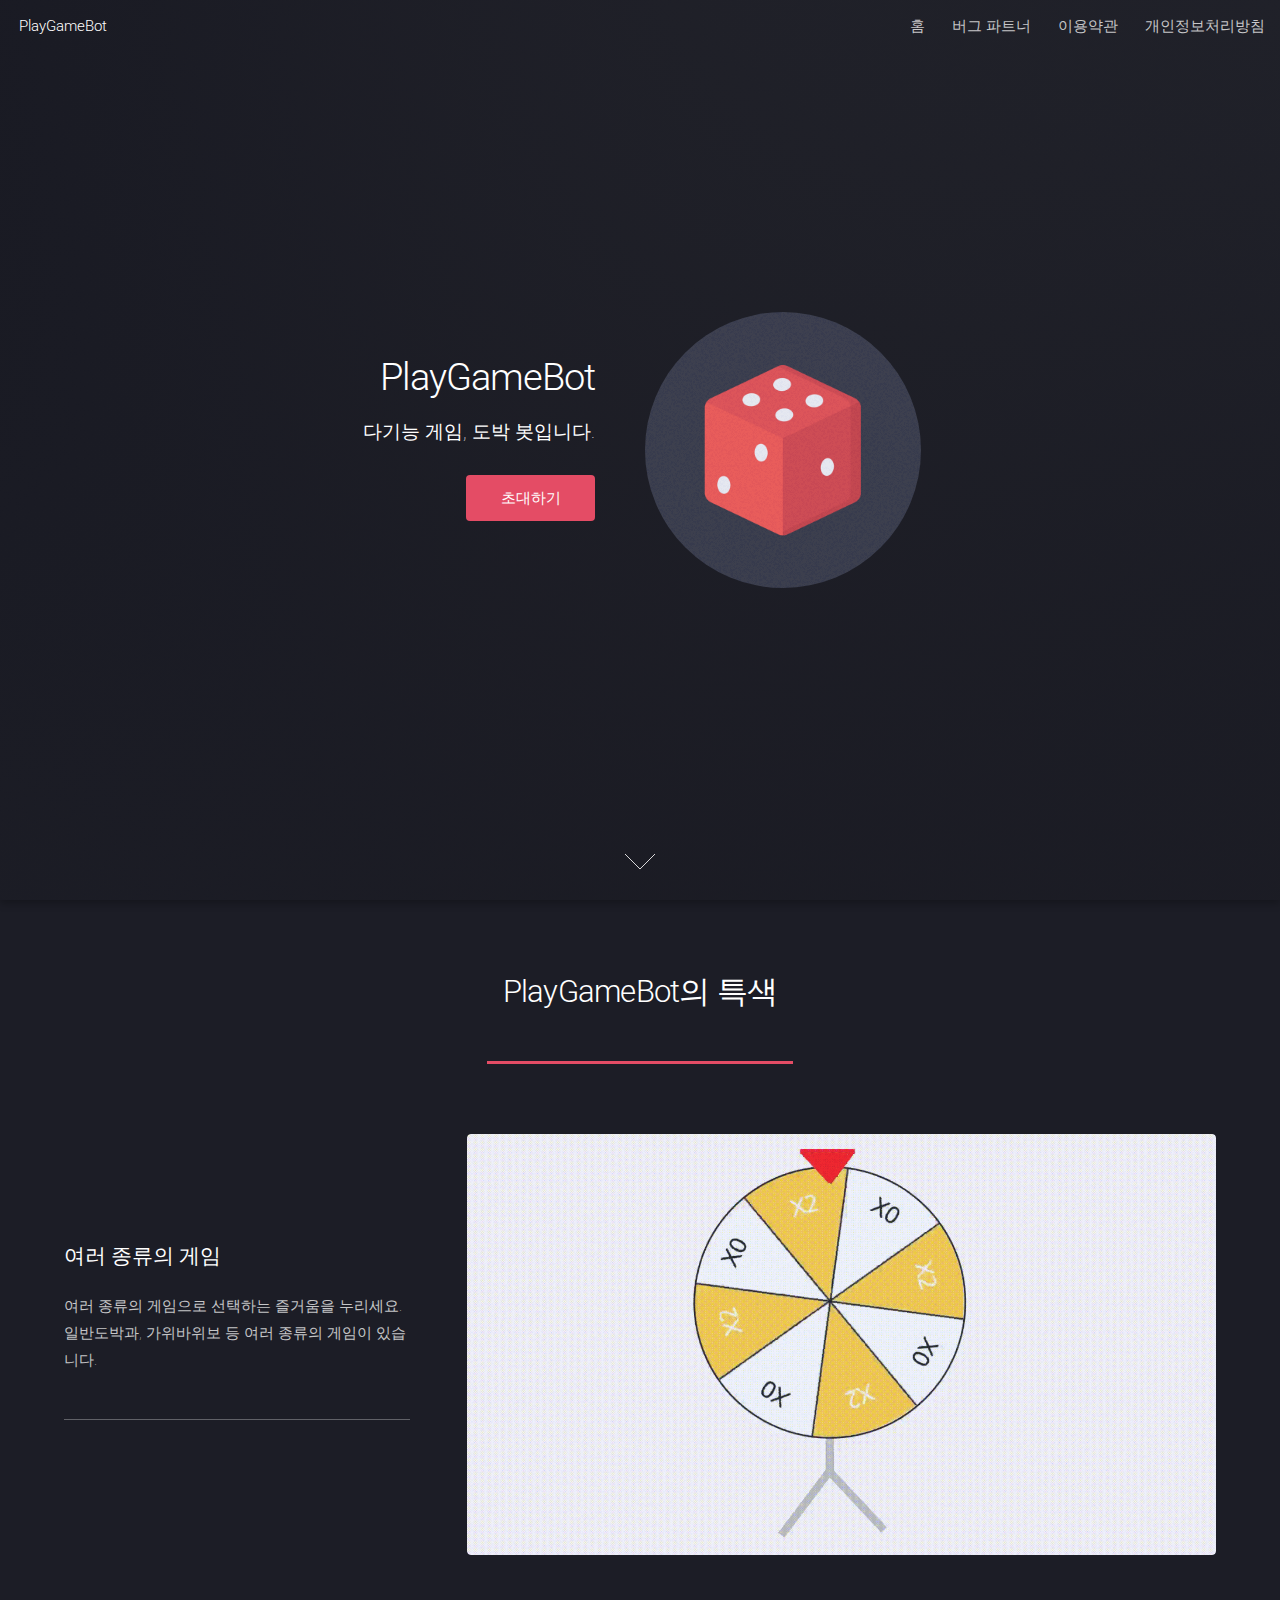
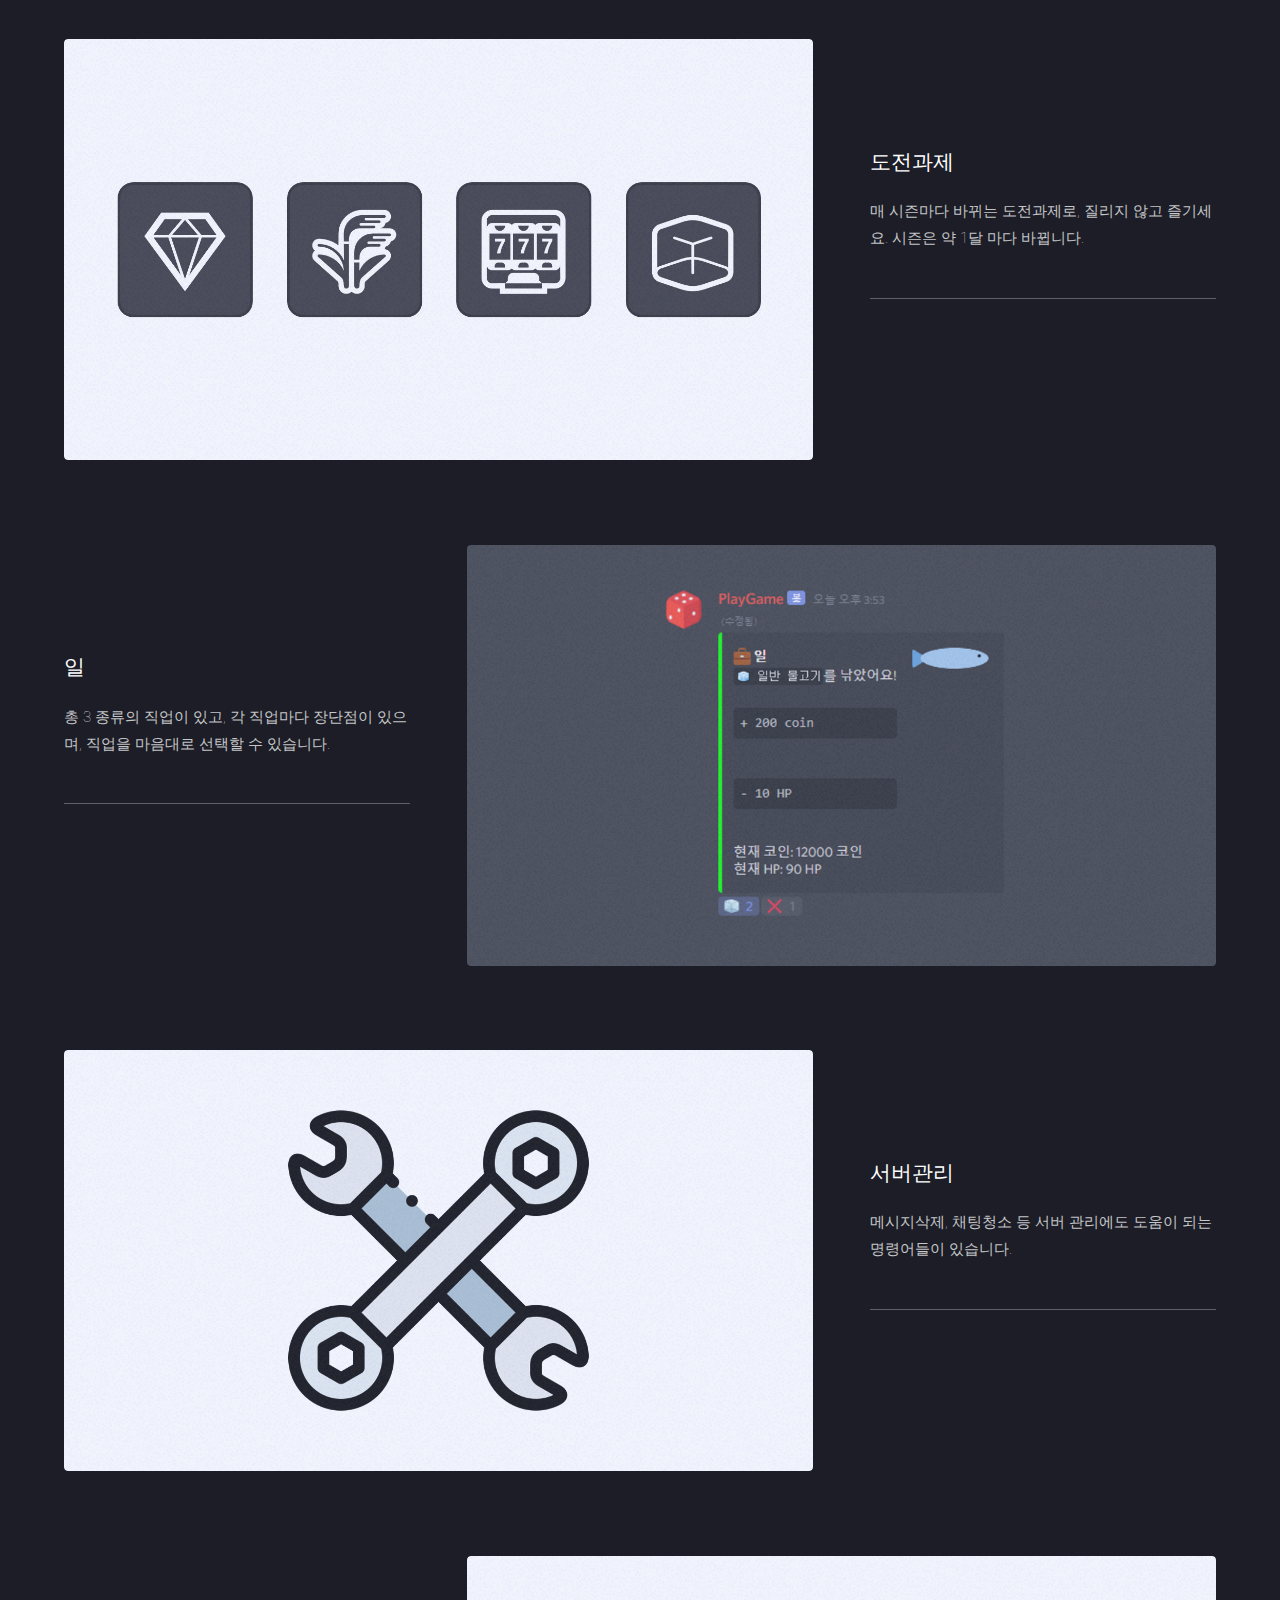
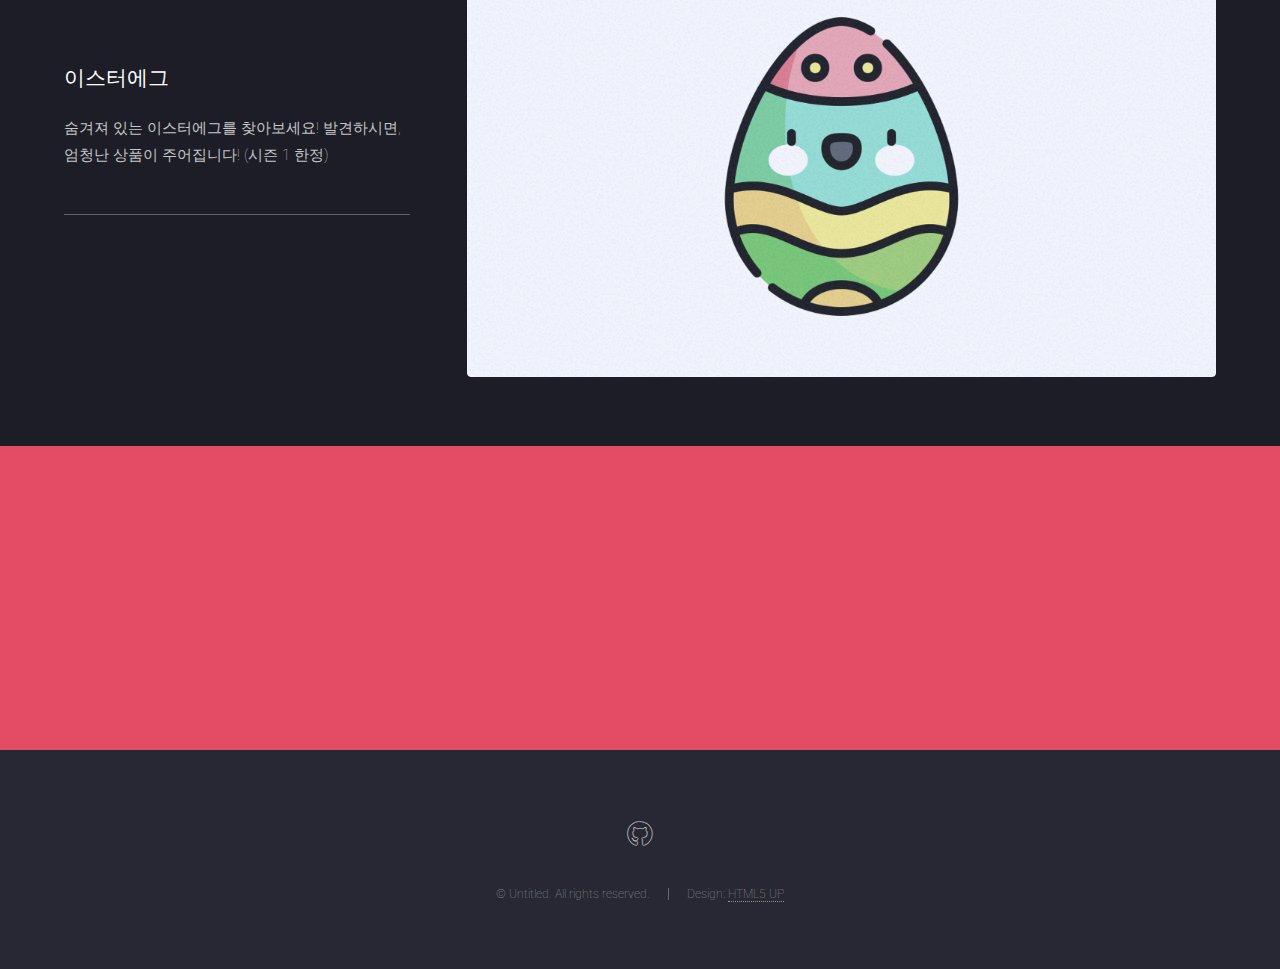
==== commit 0ba6b3ec: "Update index.html" ====
--- a/PlayGameBotSite/index.html
+++ b/PlayGameBotSite/index.html
@@ -21,6 +21,7 @@
 					<nav id="nav">
 						<ul>
 							<li><a href="index.html">홈</a></li>
+							<li><a href="bug.html">버그 파트너</a></li>
 							<li><a href="terms.html">이용약관</a></li>
 							<li><a href="update.html">개인정보처리방침</a></li>
 						</ul>
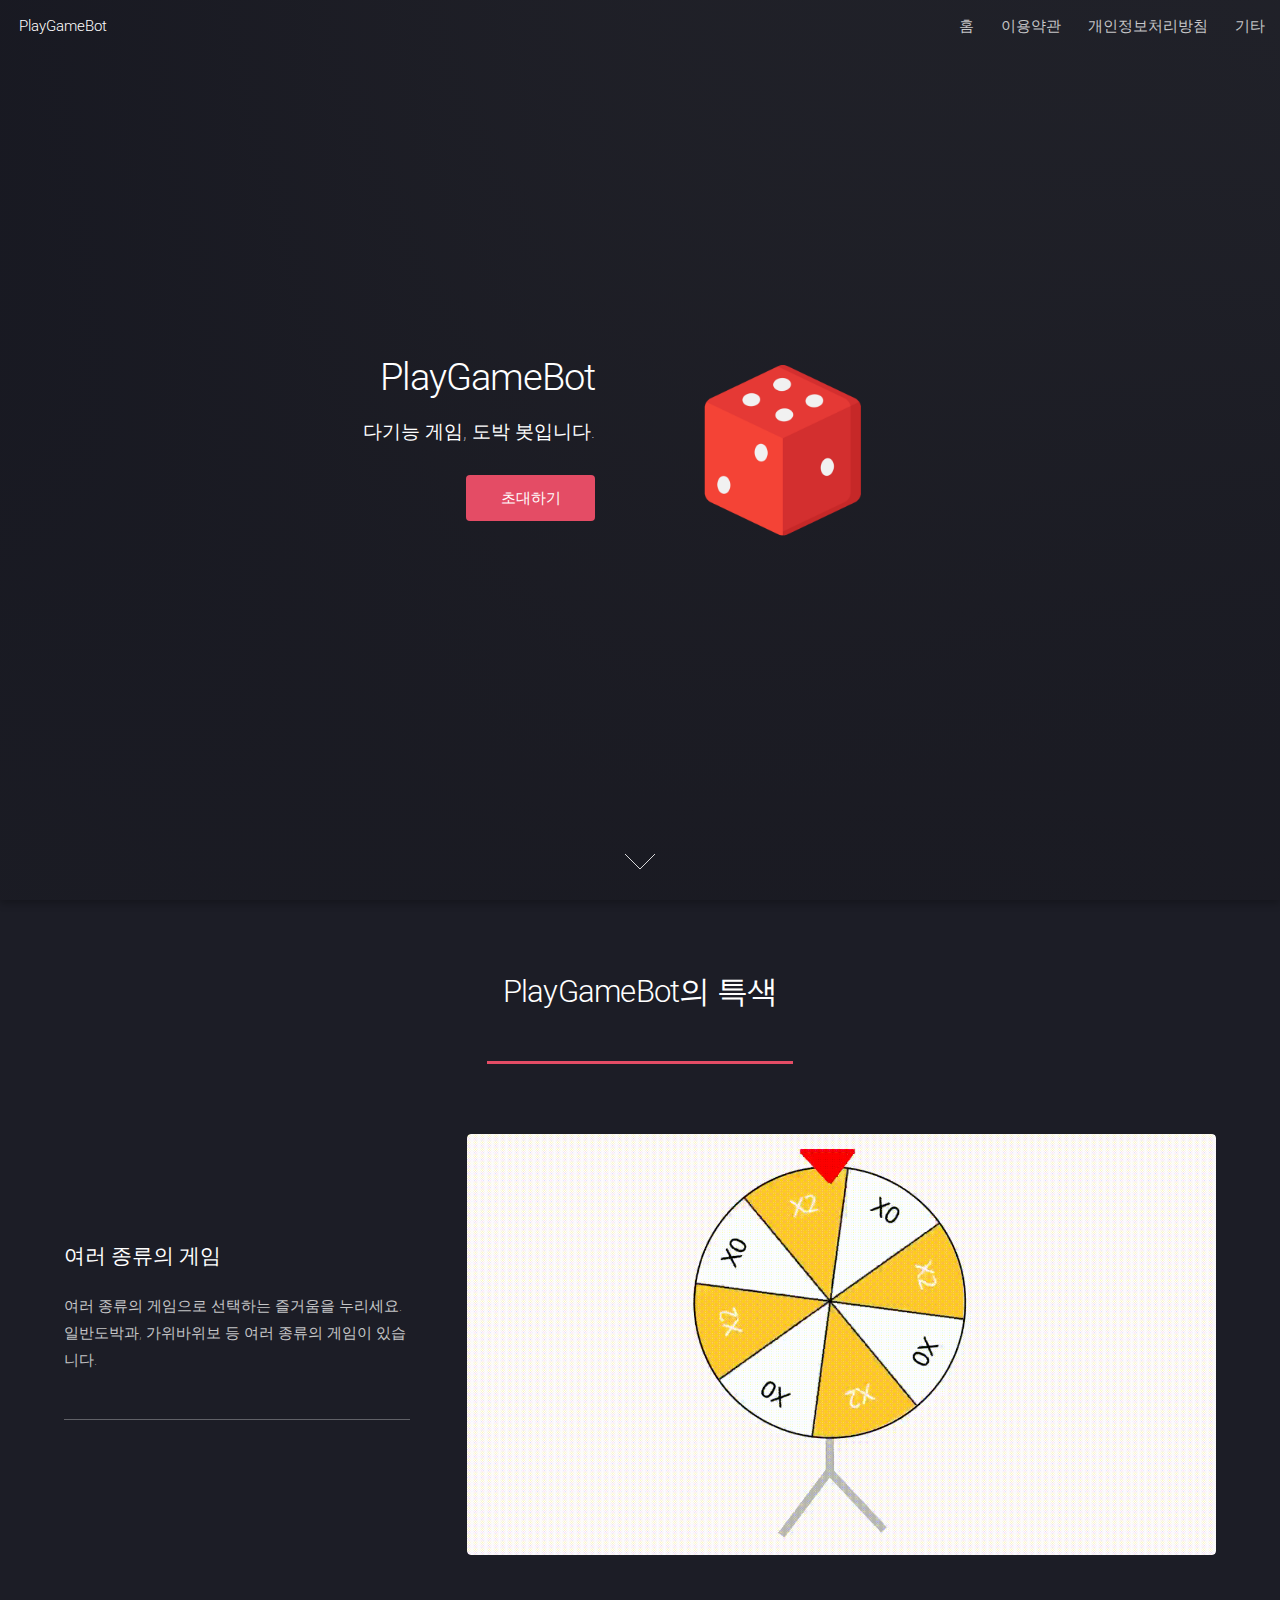
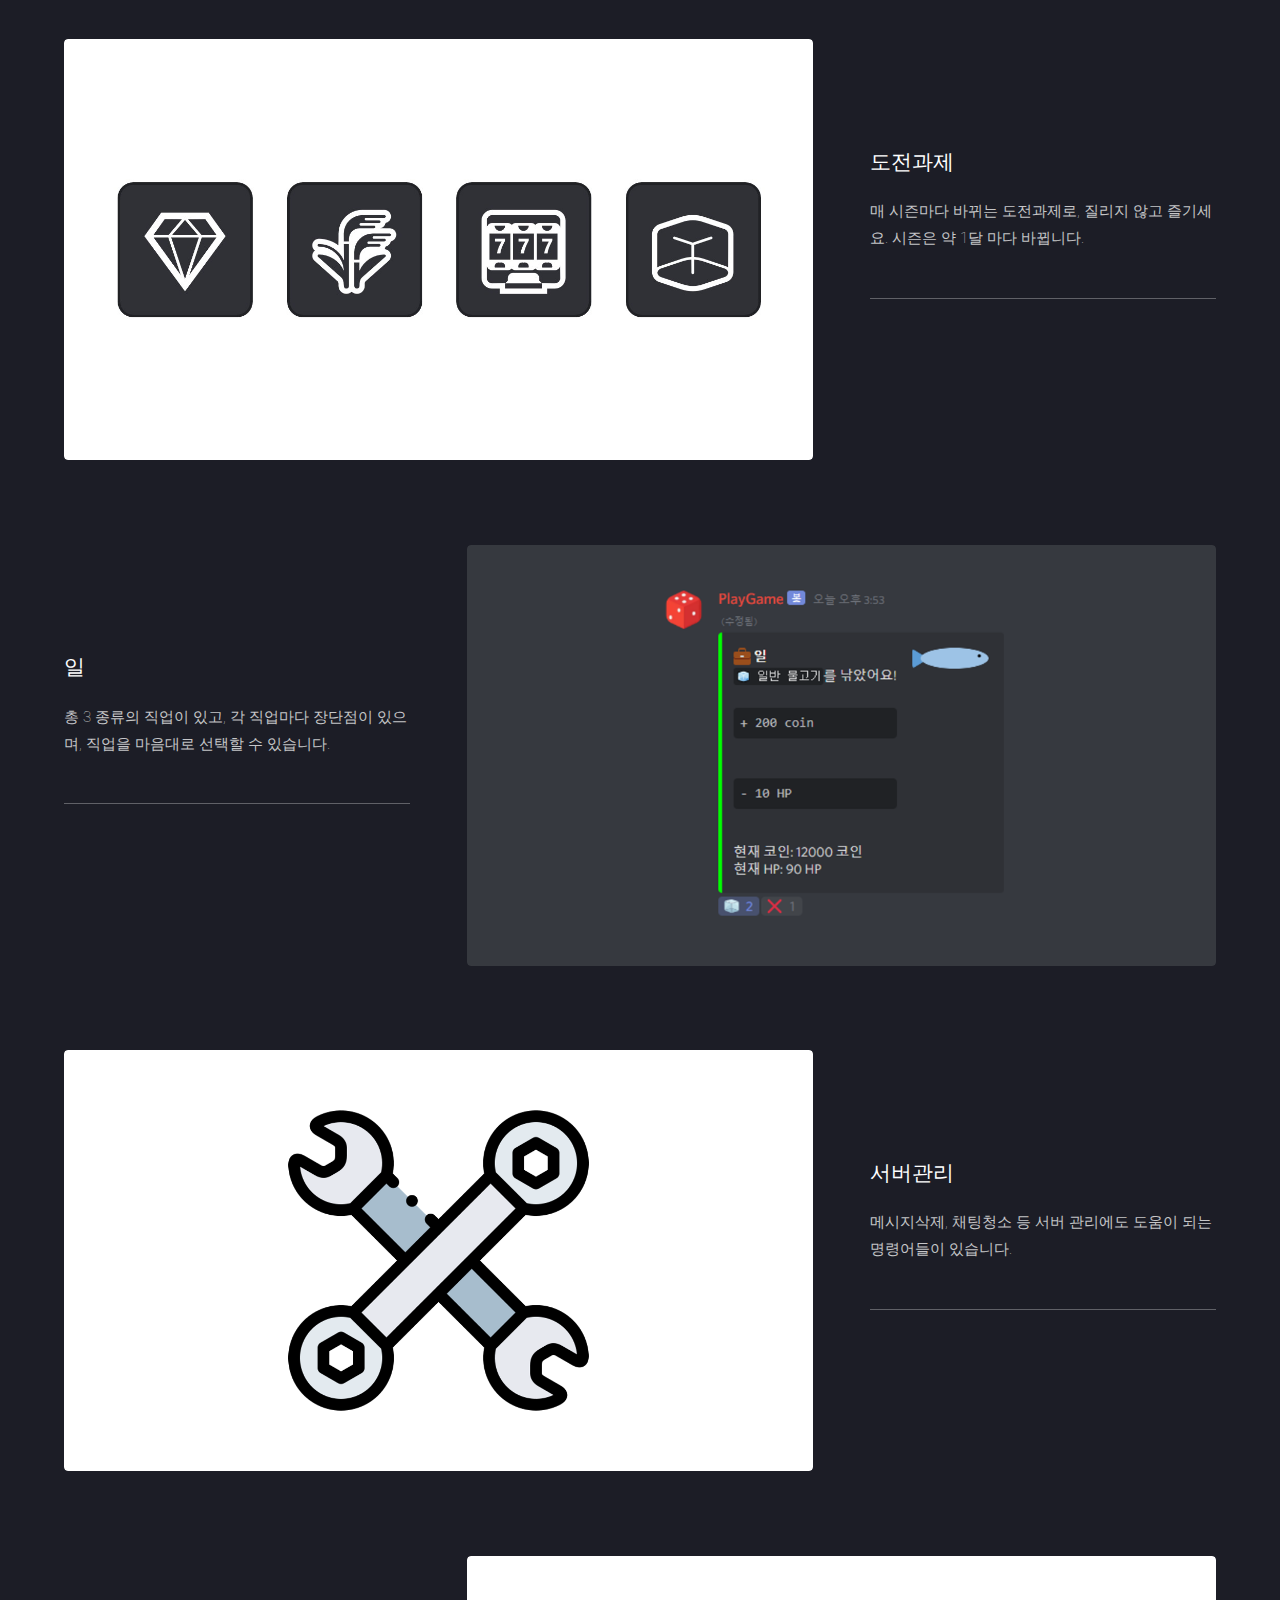
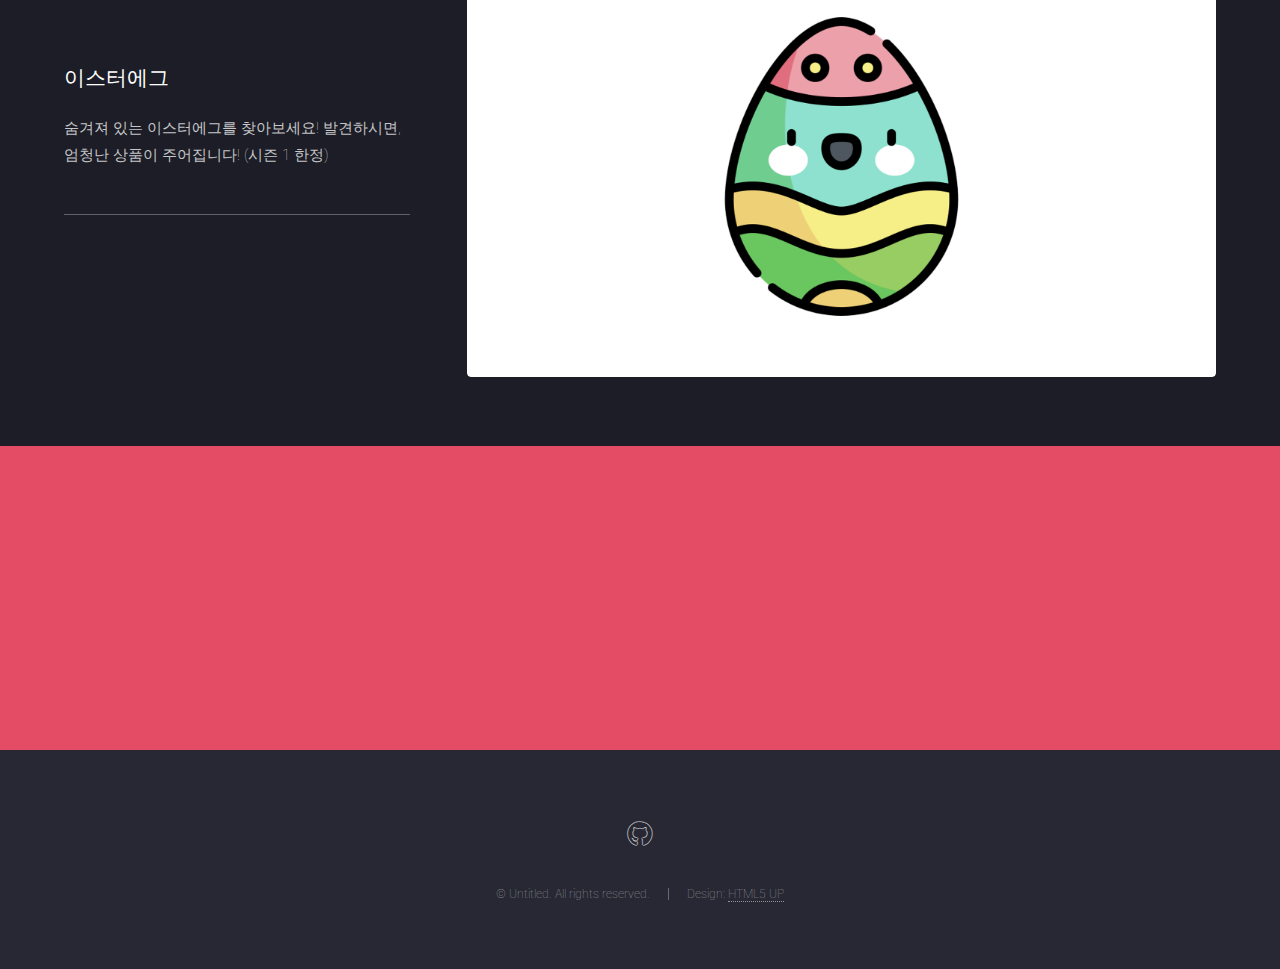
==== commit 0a14a90a: "Update index.html" ====
--- a/PlayGameBotSite/index.html
+++ b/PlayGameBotSite/index.html
@@ -21,9 +21,15 @@
 					<nav id="nav">
 						<ul>
 							<li><a href="index.html">홈</a></li>
-							<li><a href="bug.html">버그 파트너</a></li>
 							<li><a href="terms.html">이용약관</a></li>
 							<li><a href="update.html">개인정보처리방침</a></li>
+							<li>
+								<a href="#">기타</a>
+								<ul>
+									<li><a href="bug.html">버그 파트너</a></li>
+									<li><a href="warning.html">서비스 이용 시 금지사항</a></li>
+								</ul>
+							</li>
 						</ul>
 					</nav>
 				</header>
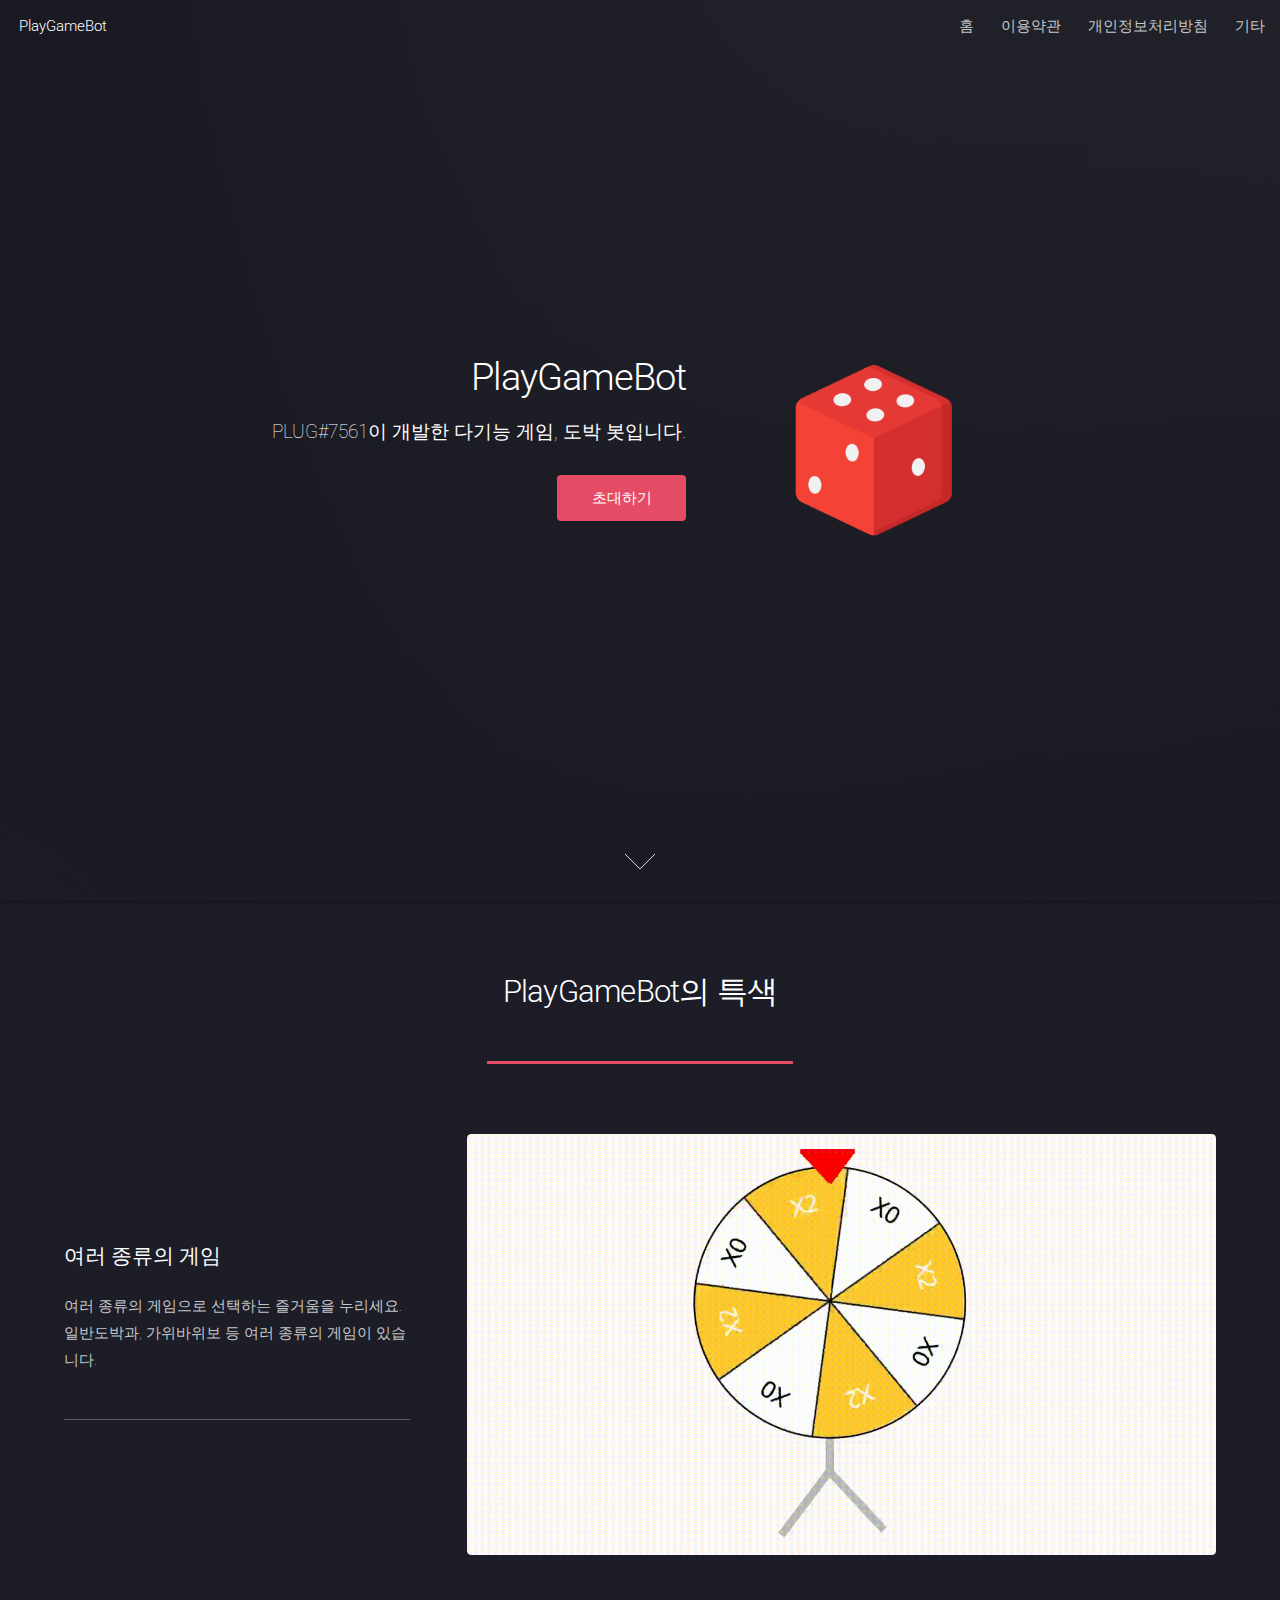
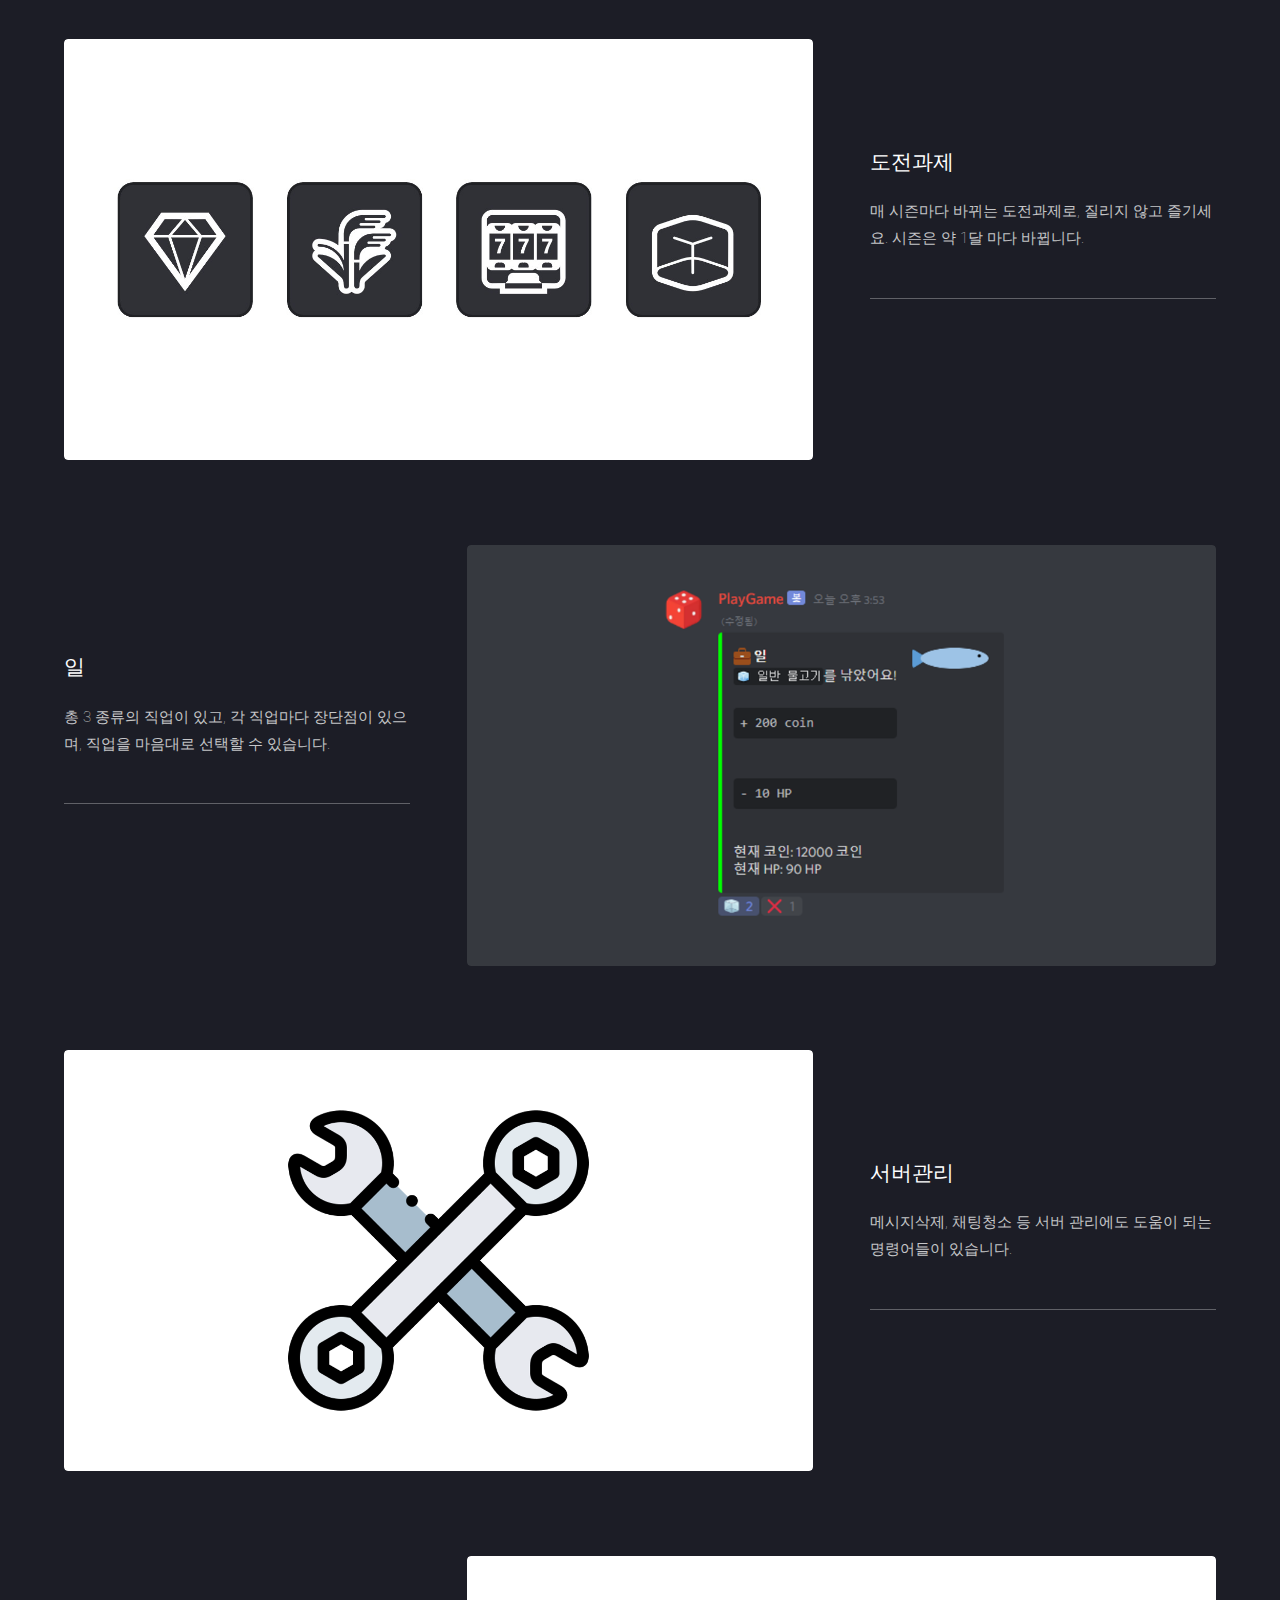
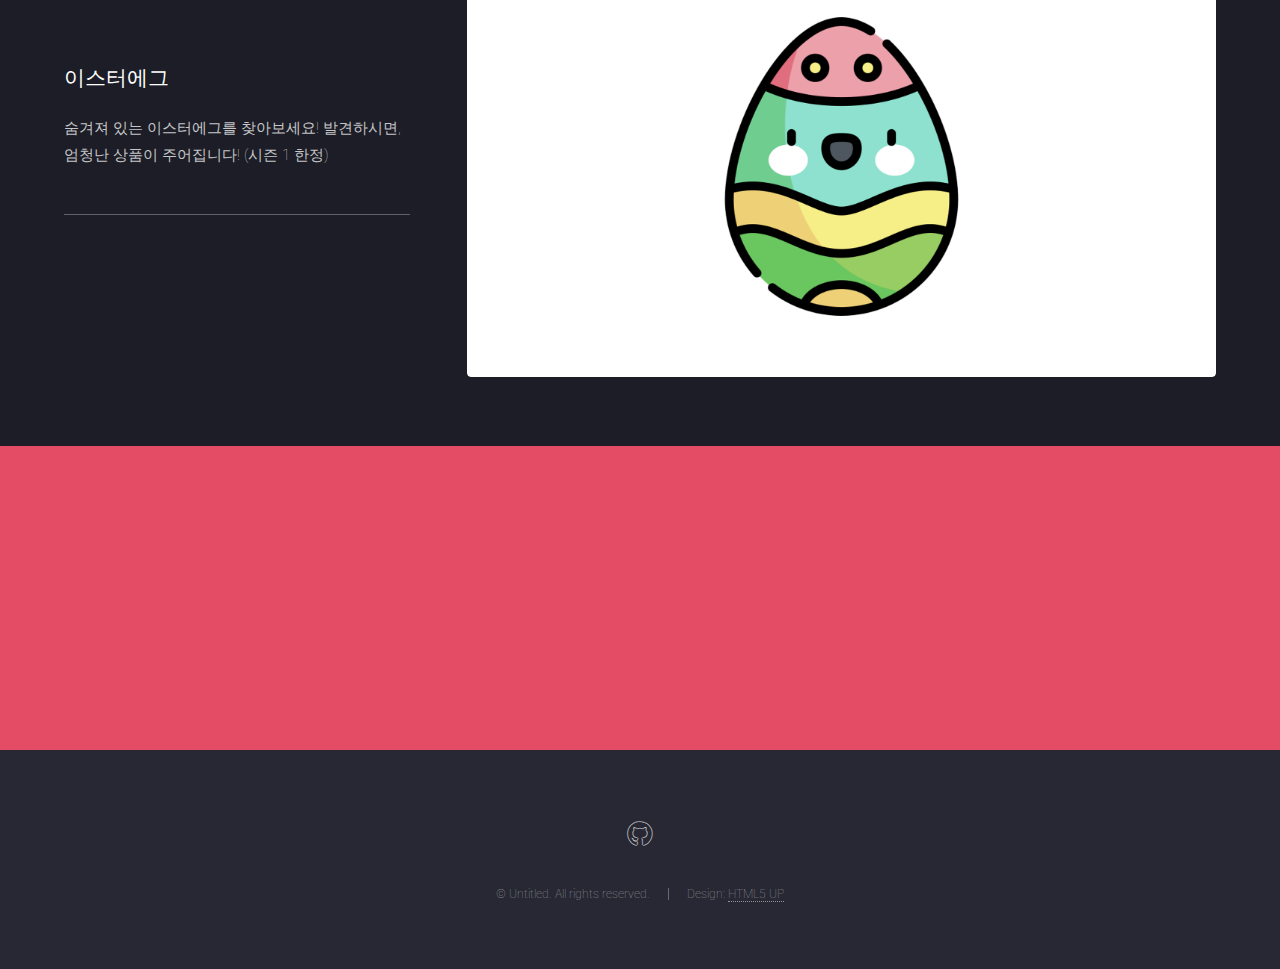
==== commit d280b5e8: "Update index.html" ====
--- a/PlayGameBotSite/index.html
+++ b/PlayGameBotSite/index.html
@@ -11,6 +11,11 @@
 		<meta name="viewport" content="width=device-width, initial-scale=1, user-scalable=no" />
 		<link rel="stylesheet" href="assets/css/main.css" />
 		<noscript><link rel="stylesheet" href="assets/css/noscript.css" /></noscript>
+		<meta name="theme-color" content="#00ff24"> 
+		<meta name="description" content="PlayGameBot 공식 사이트 입니다." >
+		<meta name="author" content="Inovatik">
+		<link rel="shortcut icon" href="images\icon.ico">
+		<link rel="icon" href="images\icon.ico">
 	</head>
 	<body class="is-preload landing">
 		<div id="page-wrapper">
@@ -39,7 +44,7 @@
 					<div class="content">
 						<header>
 							<h2>PlayGameBot</h2>
-							<p>다기능 게임, 도박 봇입니다.</p>
+							<p>PLUG#7561이 개발한 다기능 게임, 도박 봇입니다.</p>
 							</br>
 							<ul class="actions stacked">
 								<li><a href="https://discord.com/oauth2/authorize?client_id=733481322734944318&permissions=1074621639&scope=bot" class="button primary samll">초대하기</a></li>
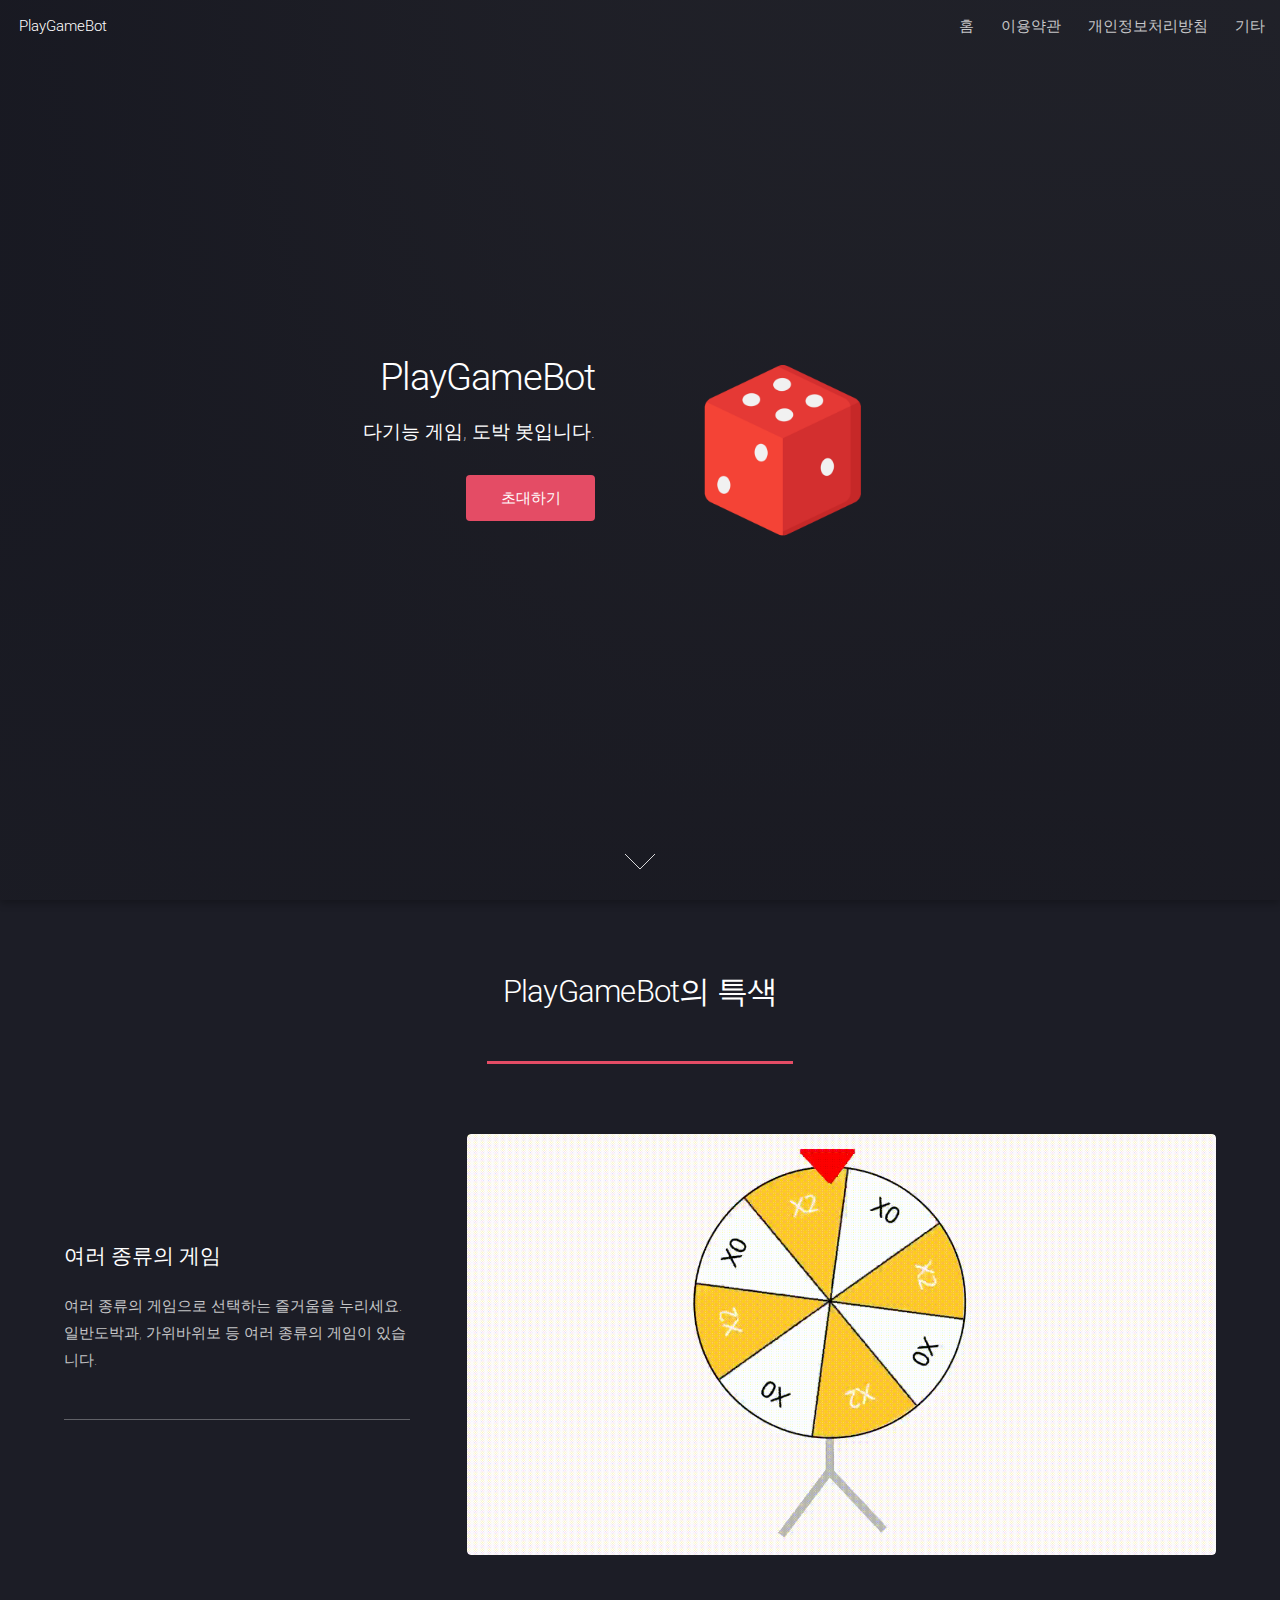
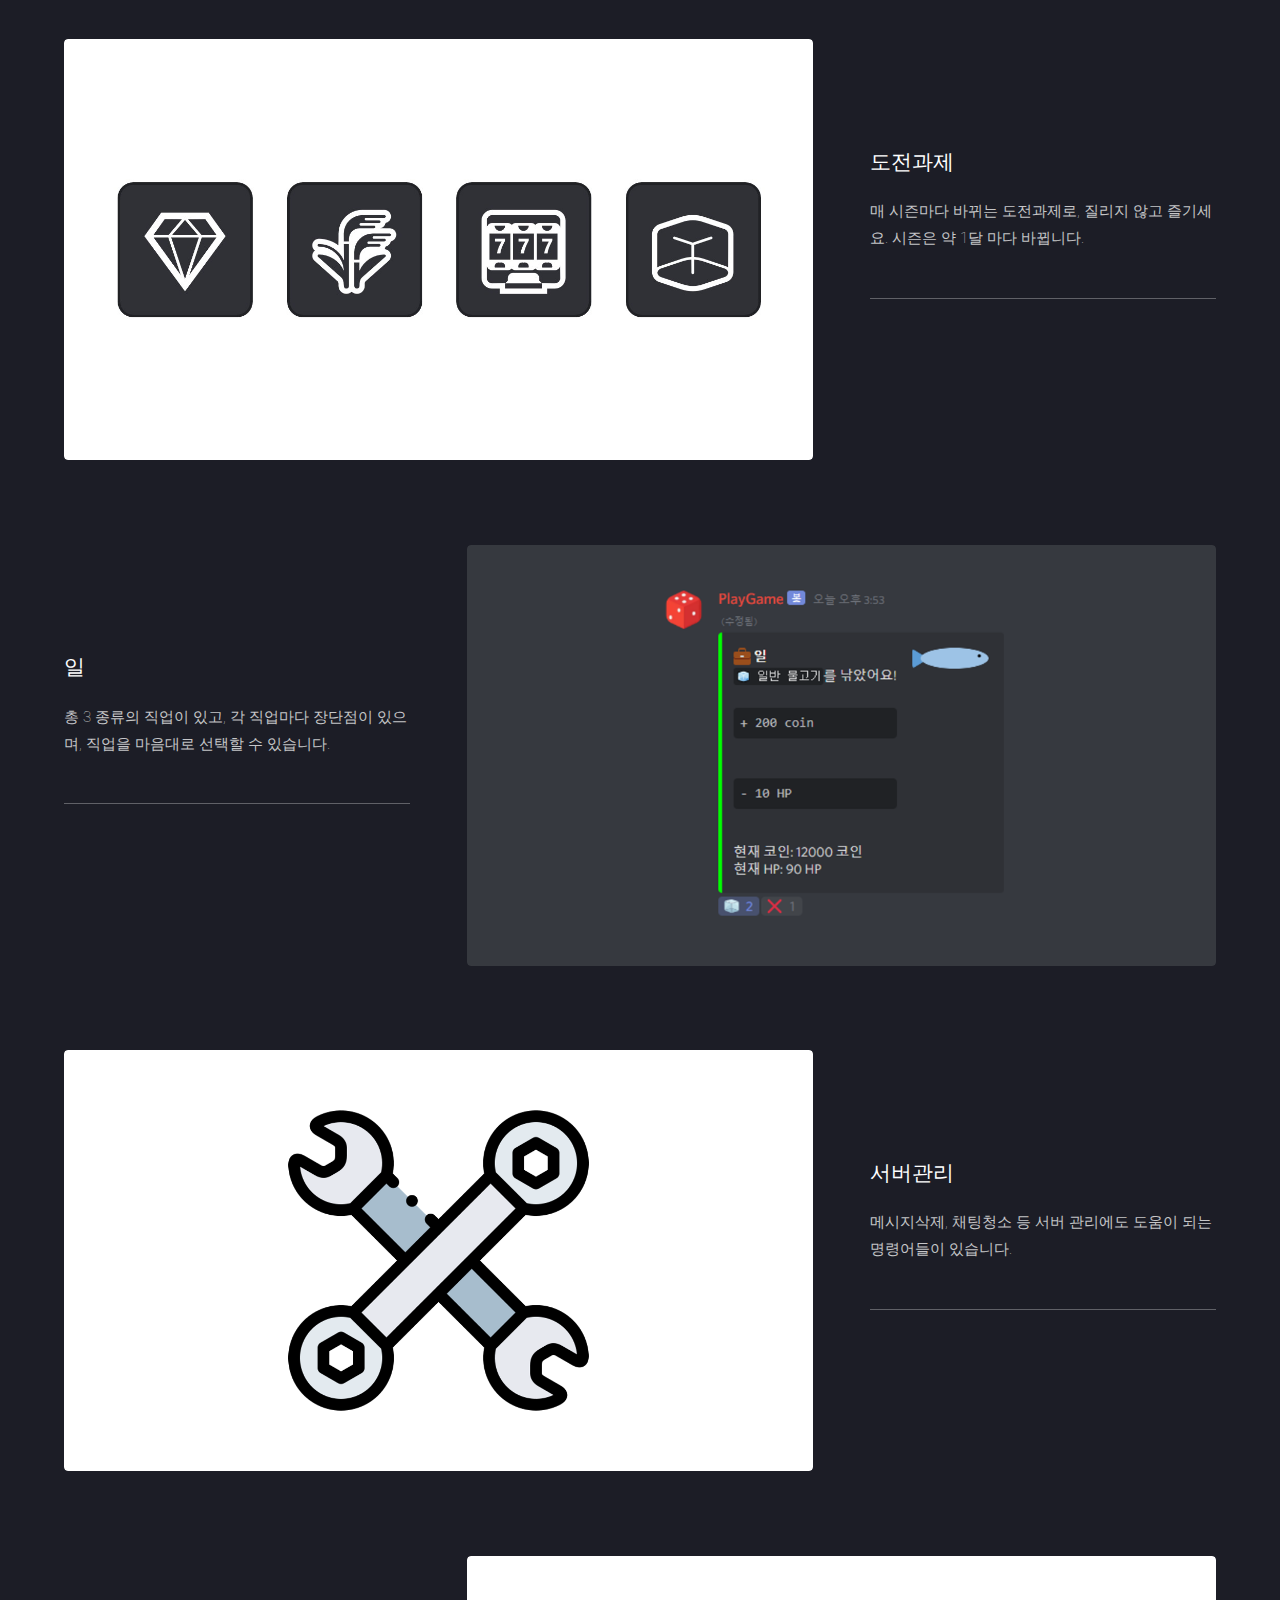
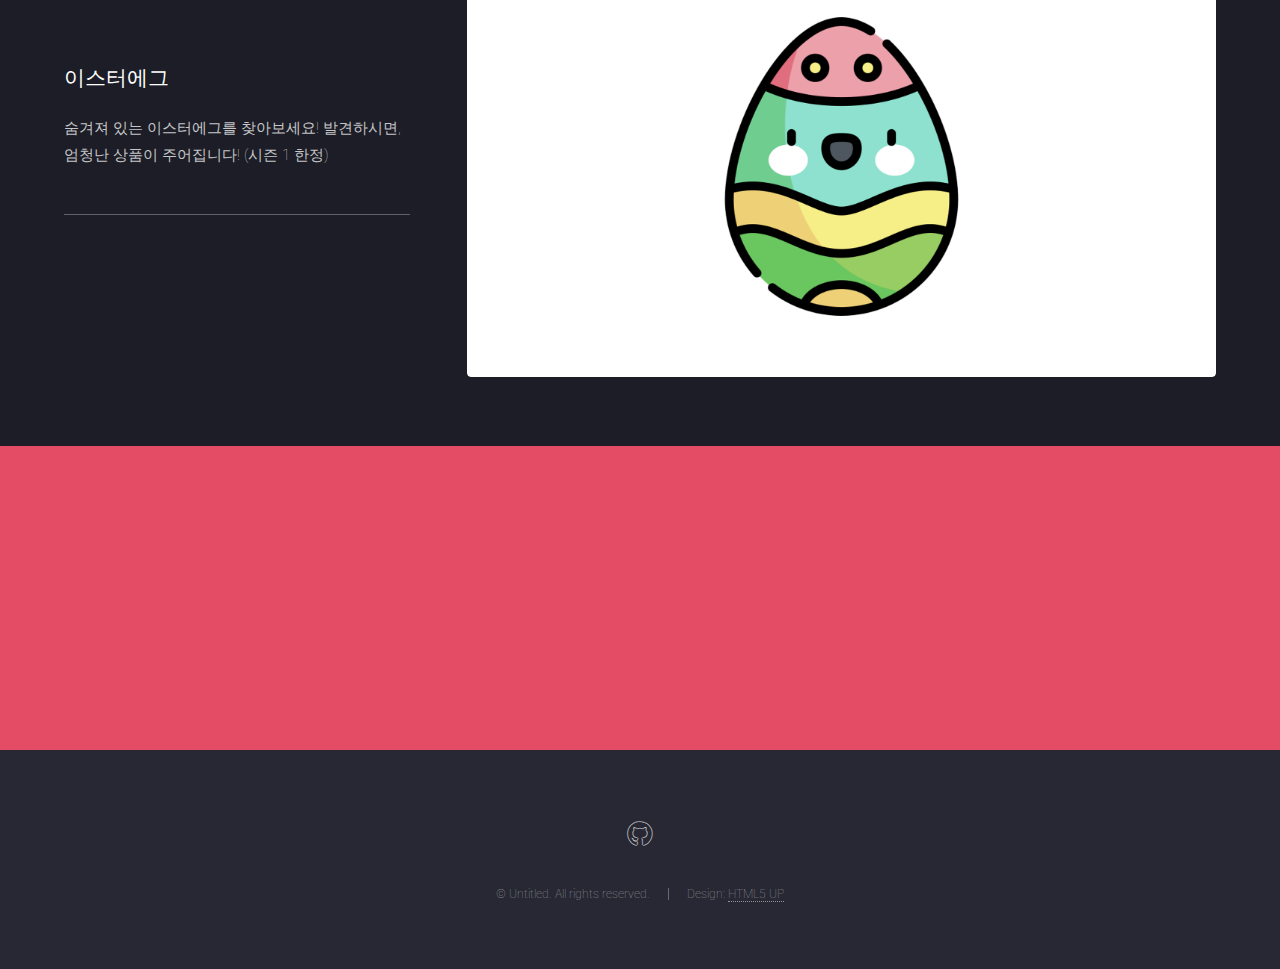
==== commit 7fe31b50: "Update index.html" ====
--- a/PlayGameBotSite/index.html
+++ b/PlayGameBotSite/index.html
@@ -44,7 +44,7 @@
 					<div class="content">
 						<header>
 							<h2>PlayGameBot</h2>
-							<p>PLUG#7561이 개발한 다기능 게임, 도박 봇입니다.</p>
+							<p>다기능 게임, 도박 봇입니다.</p>
 							</br>
 							<ul class="actions stacked">
 								<li><a href="https://discord.com/oauth2/authorize?client_id=733481322734944318&permissions=1074621639&scope=bot" class="button primary samll">초대하기</a></li>
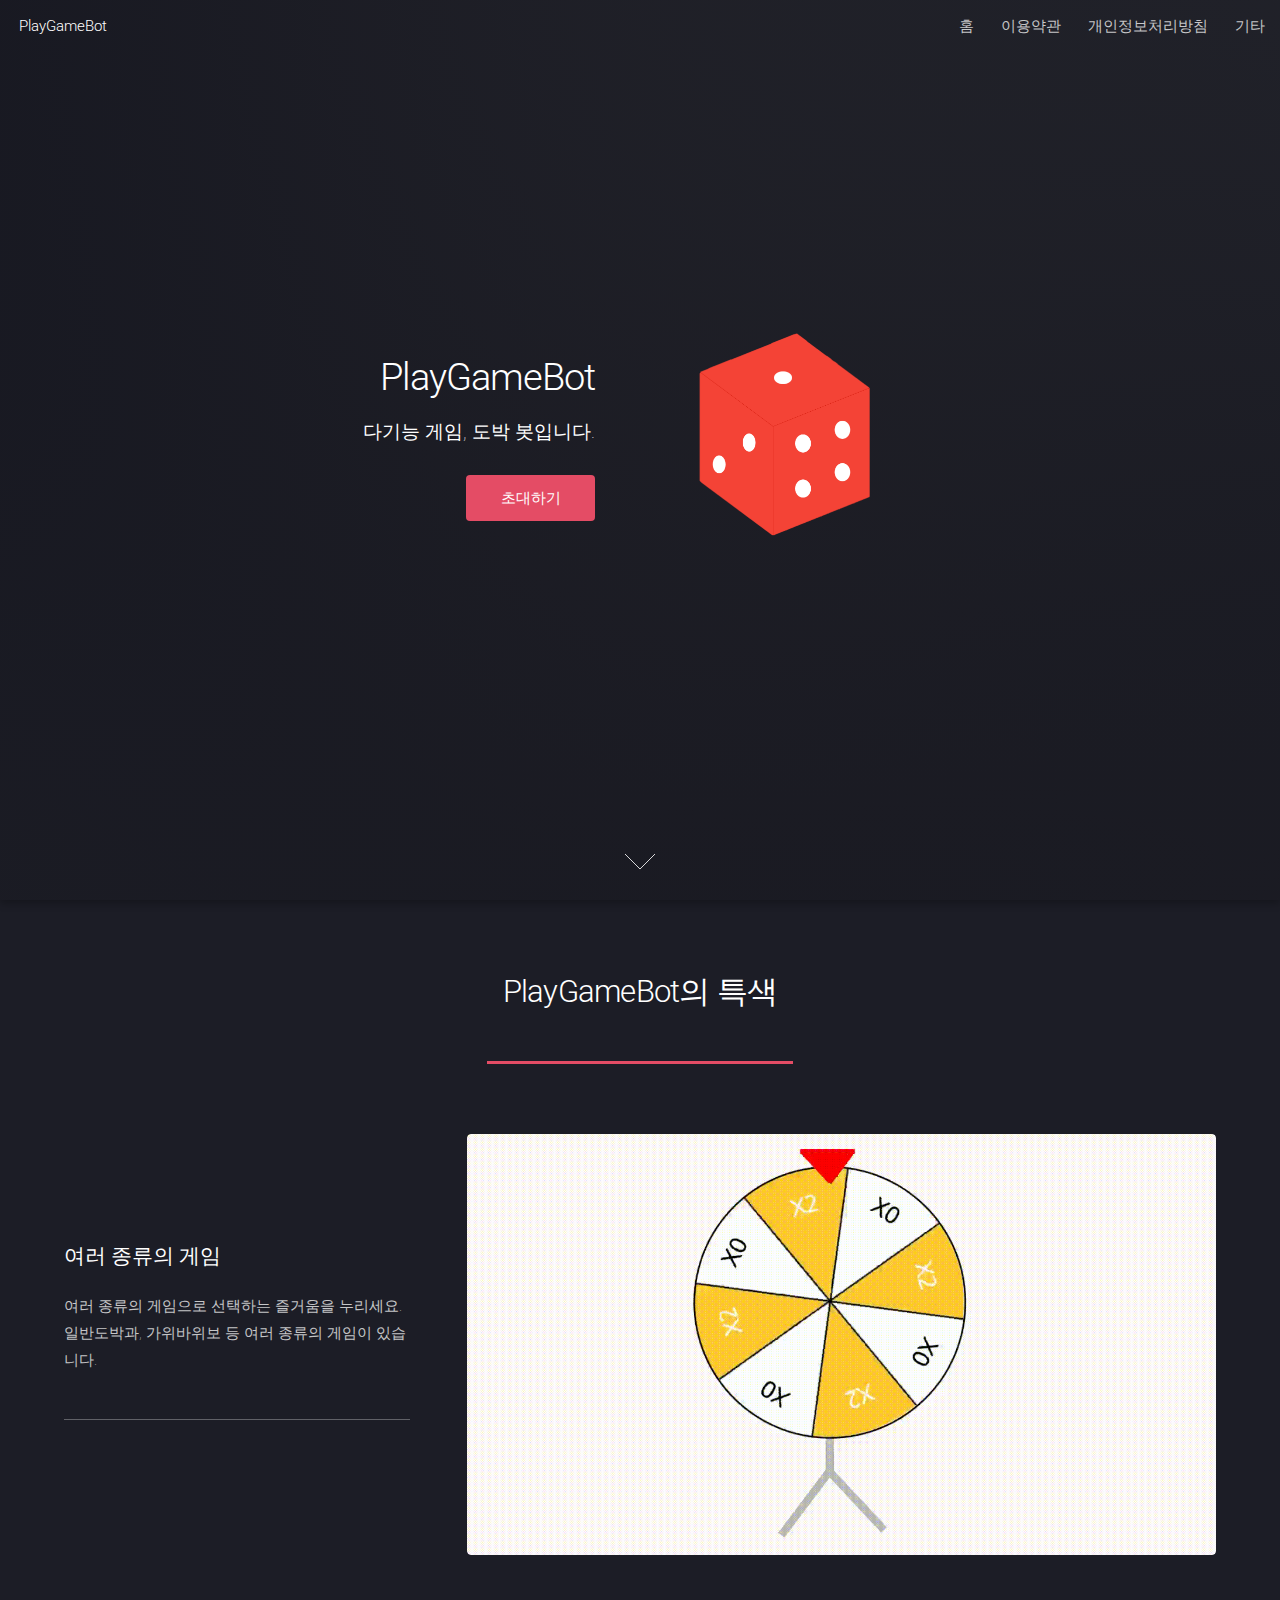
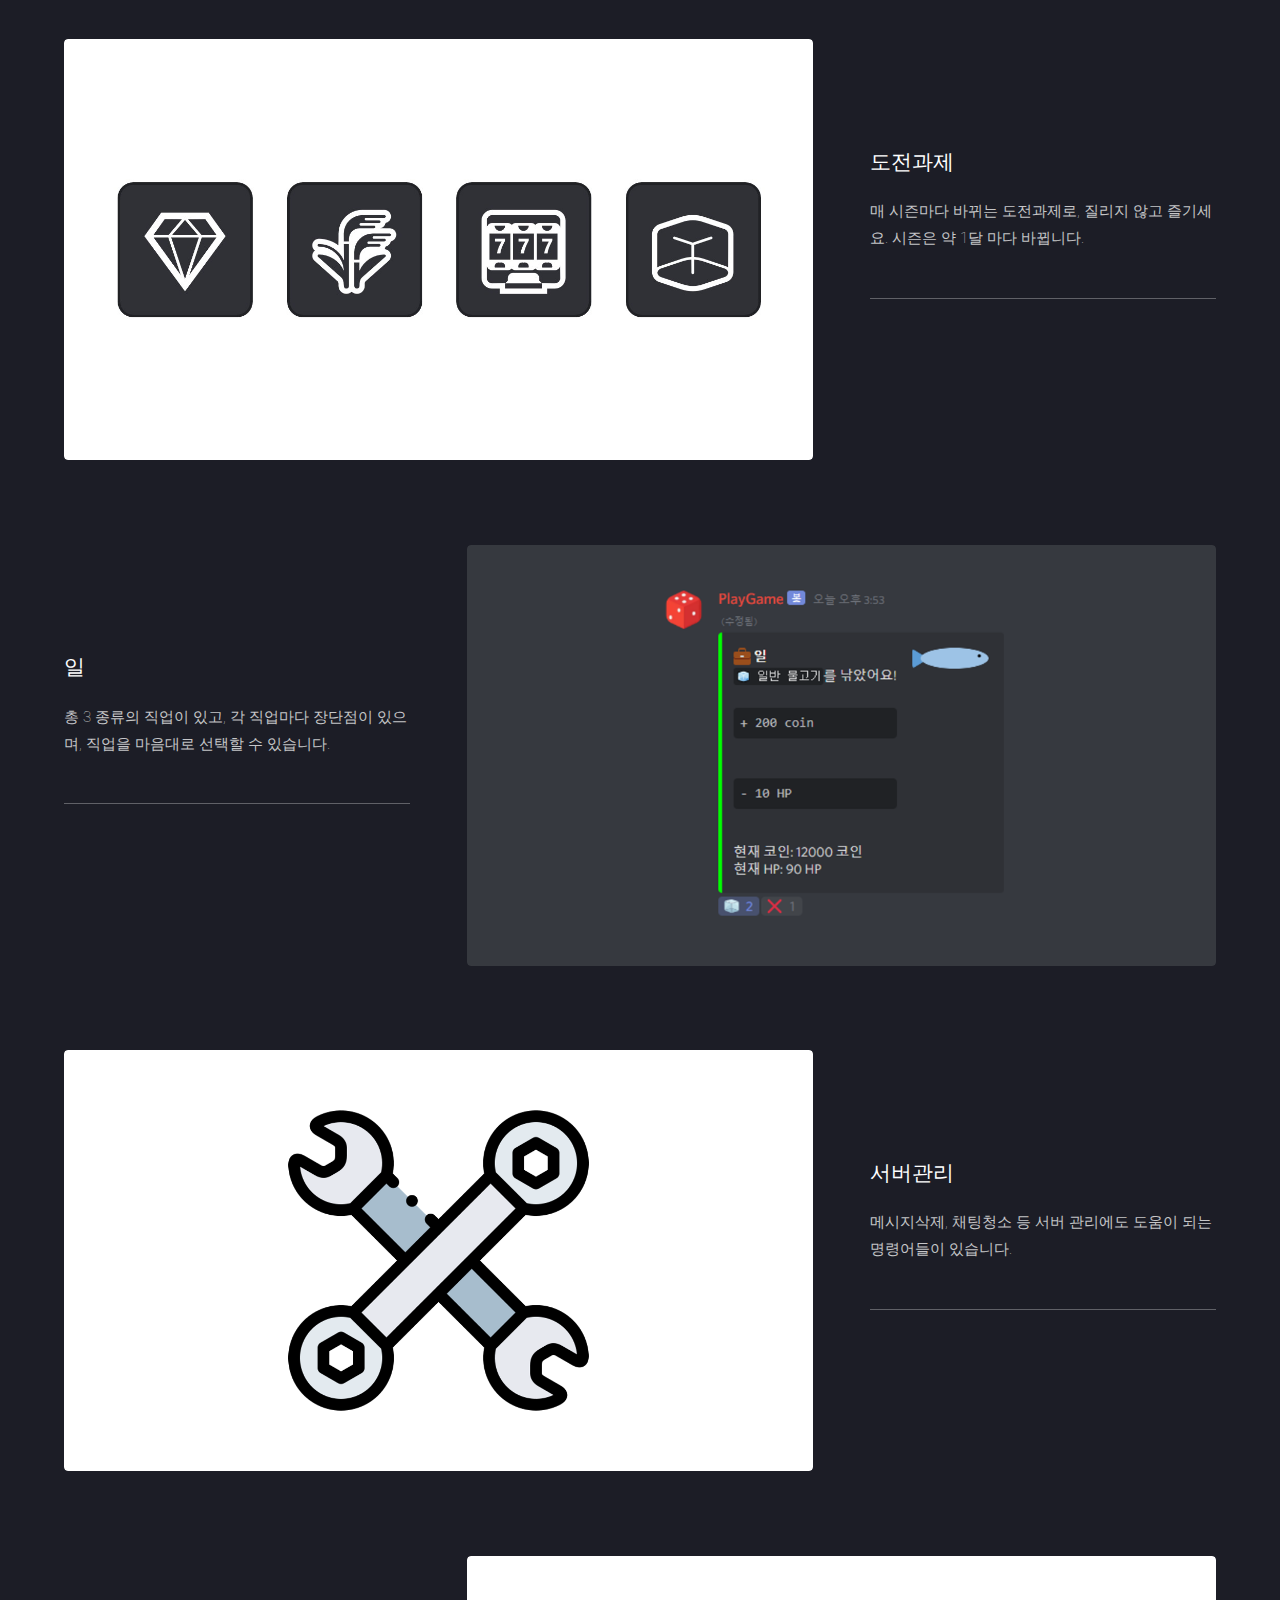
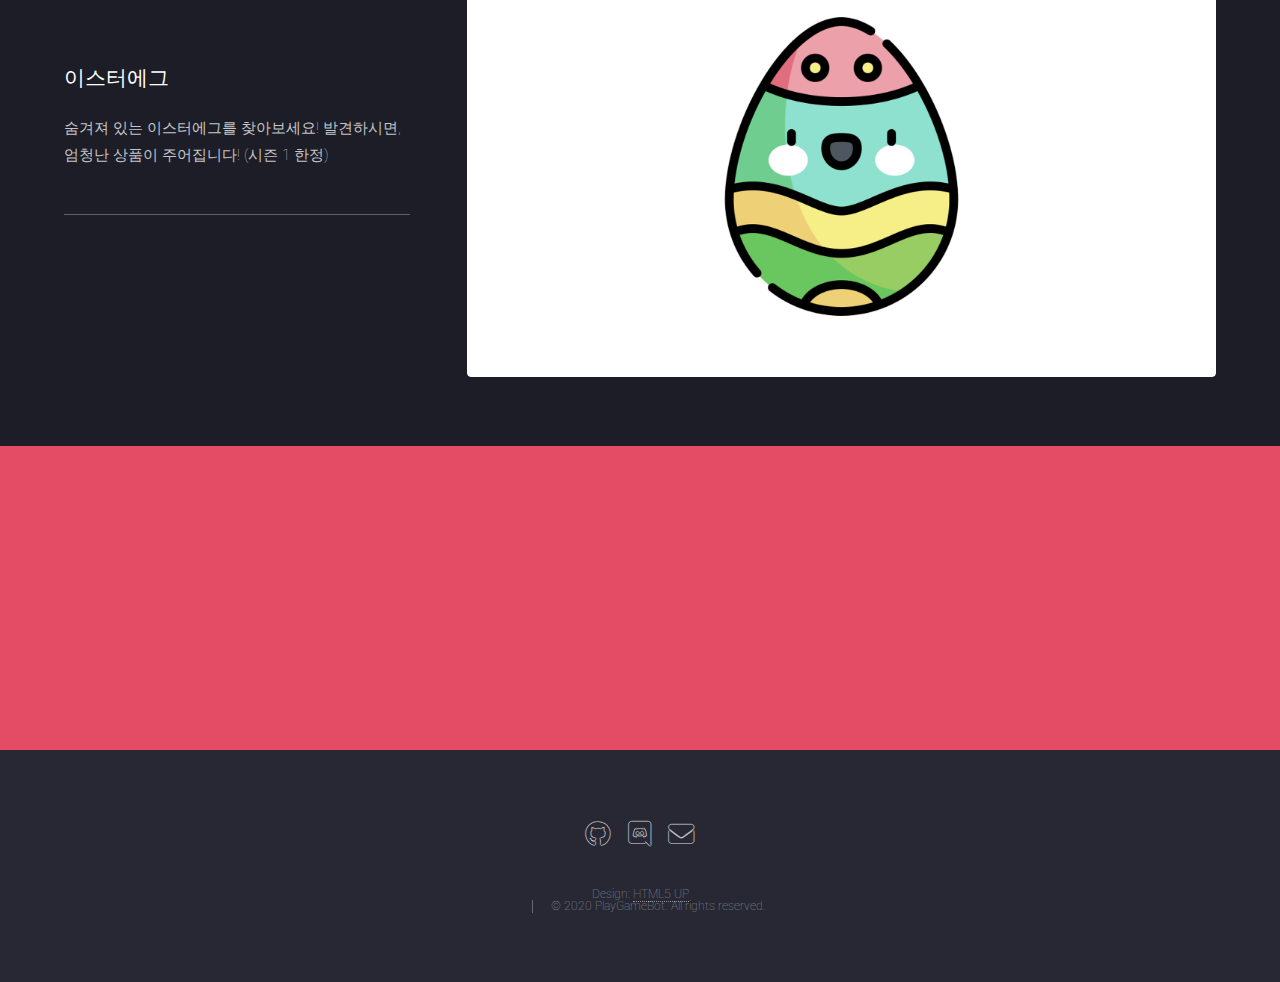
==== commit 6be6a680: "Update index.html" ====
--- a/PlayGameBotSite/index.html
+++ b/PlayGameBotSite/index.html
@@ -243,9 +243,13 @@
 				<footer id="footer">
 					<ul class="icons">
 						<li><a href="https://github.com/jhcplace" class="icon brands alt fa-github"><span class="label">GitHub</span></a></li>
+						<li><a href="https://discord.gg/meRFGv6" class="icon brands alt fa-discord"><span class="label">discord</span></a></li>
+						<li><a href="mailto:jhcplace@daum.net ?Subject=PlayGameBot 관련 문의 &body=문의사항을 자세히 적어주세요" class="icon solid alt fa-envelope"><span class="label">Email</span></a></li>
 					</ul>
 					<ul class="copyright">
-						<li>&copy; Untitled. All rights reserved.</li><li>Design: <a href="http://html5up.net">HTML5 UP</a></li>
+						<li>Design: <a href="http://html5up.net">HTML5 UP</a></li>
+						</br>
+						<li>&copy; 2020 PlayGameBot. All rights reserved.</li>
 					</ul>
 				</footer>
 
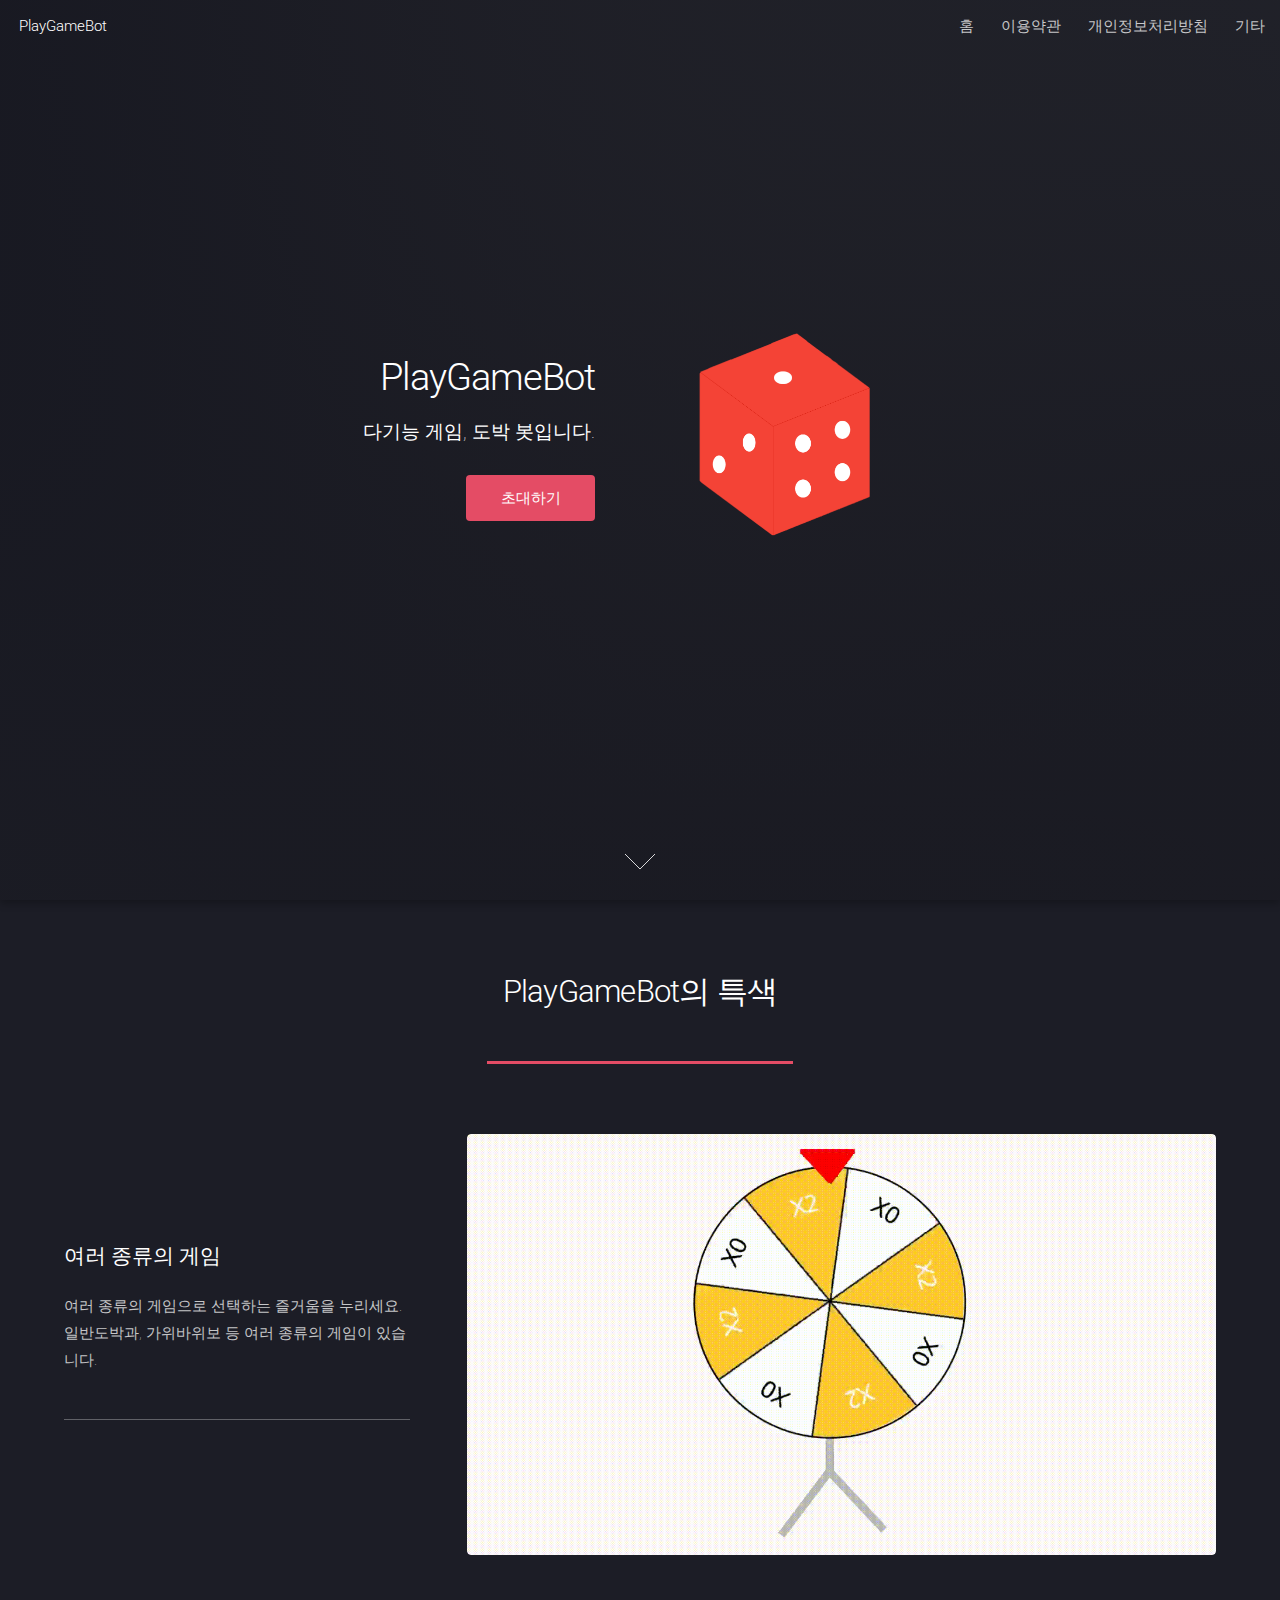
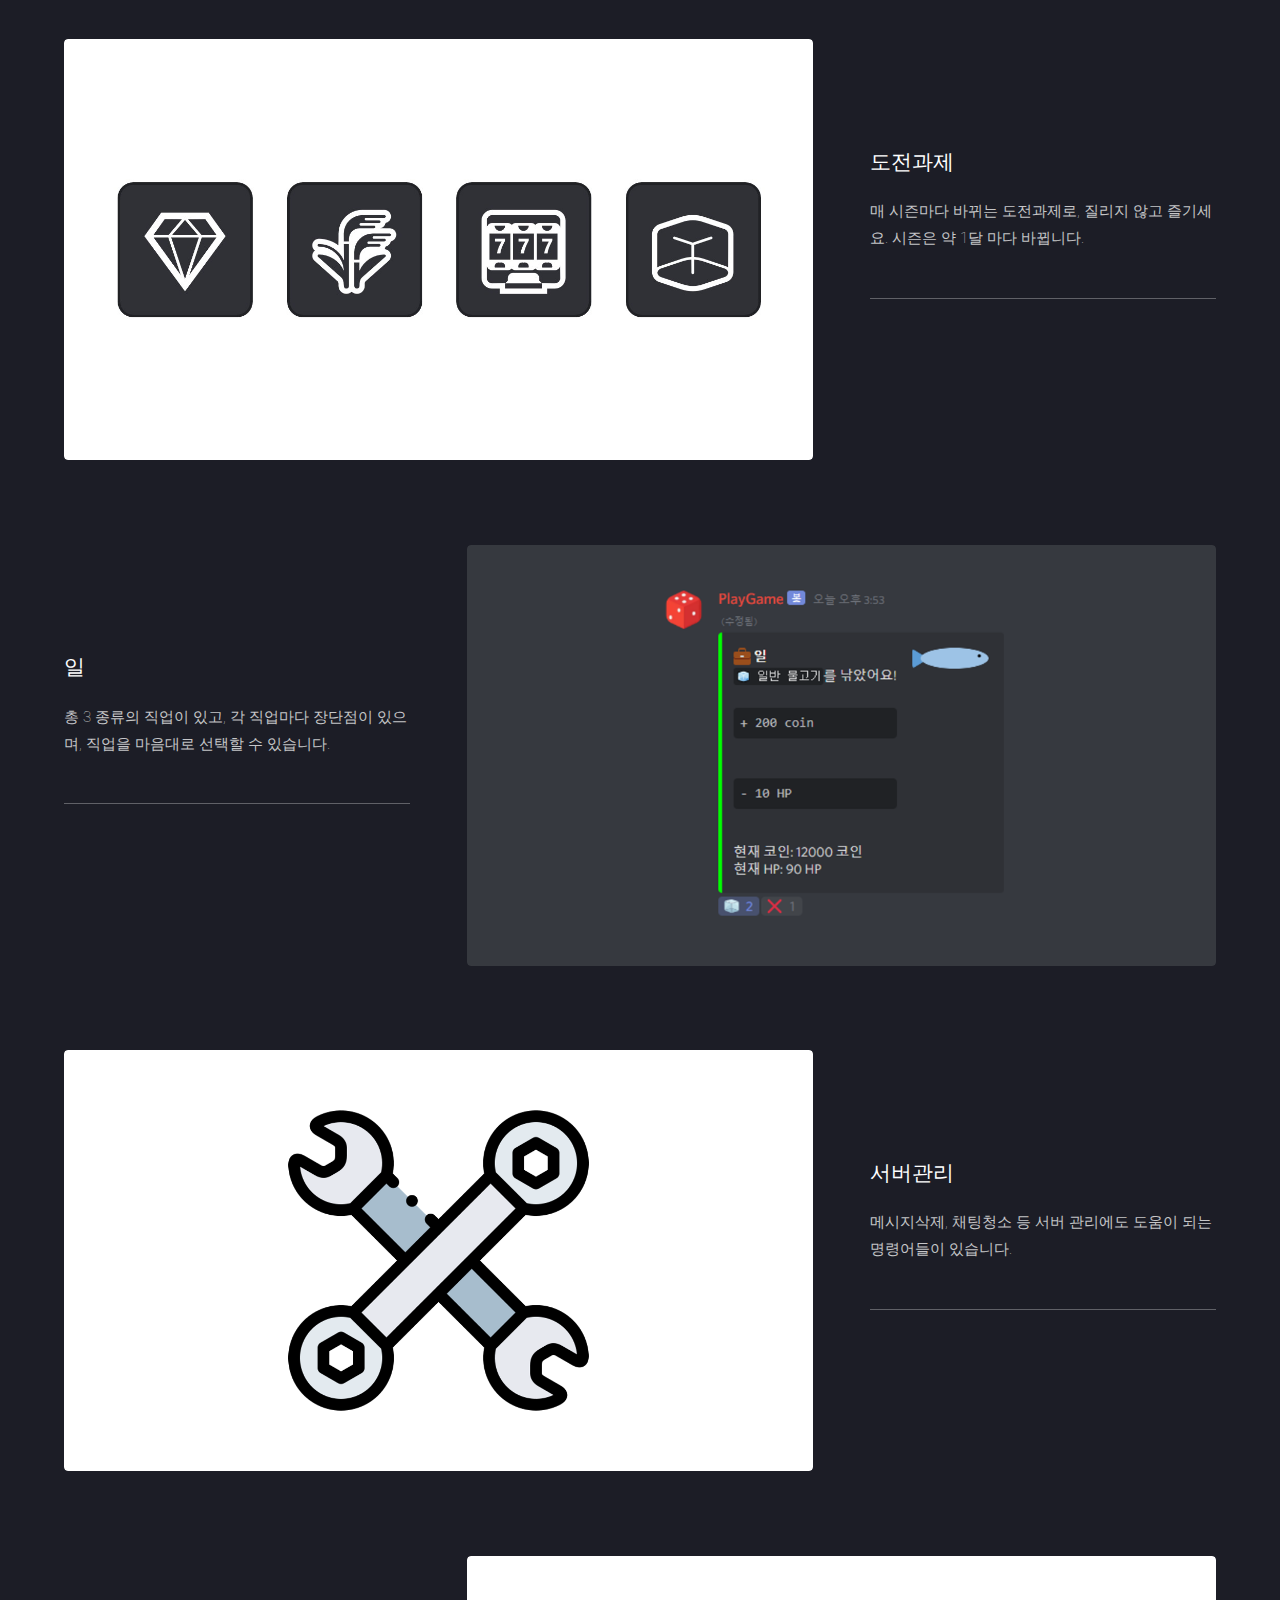
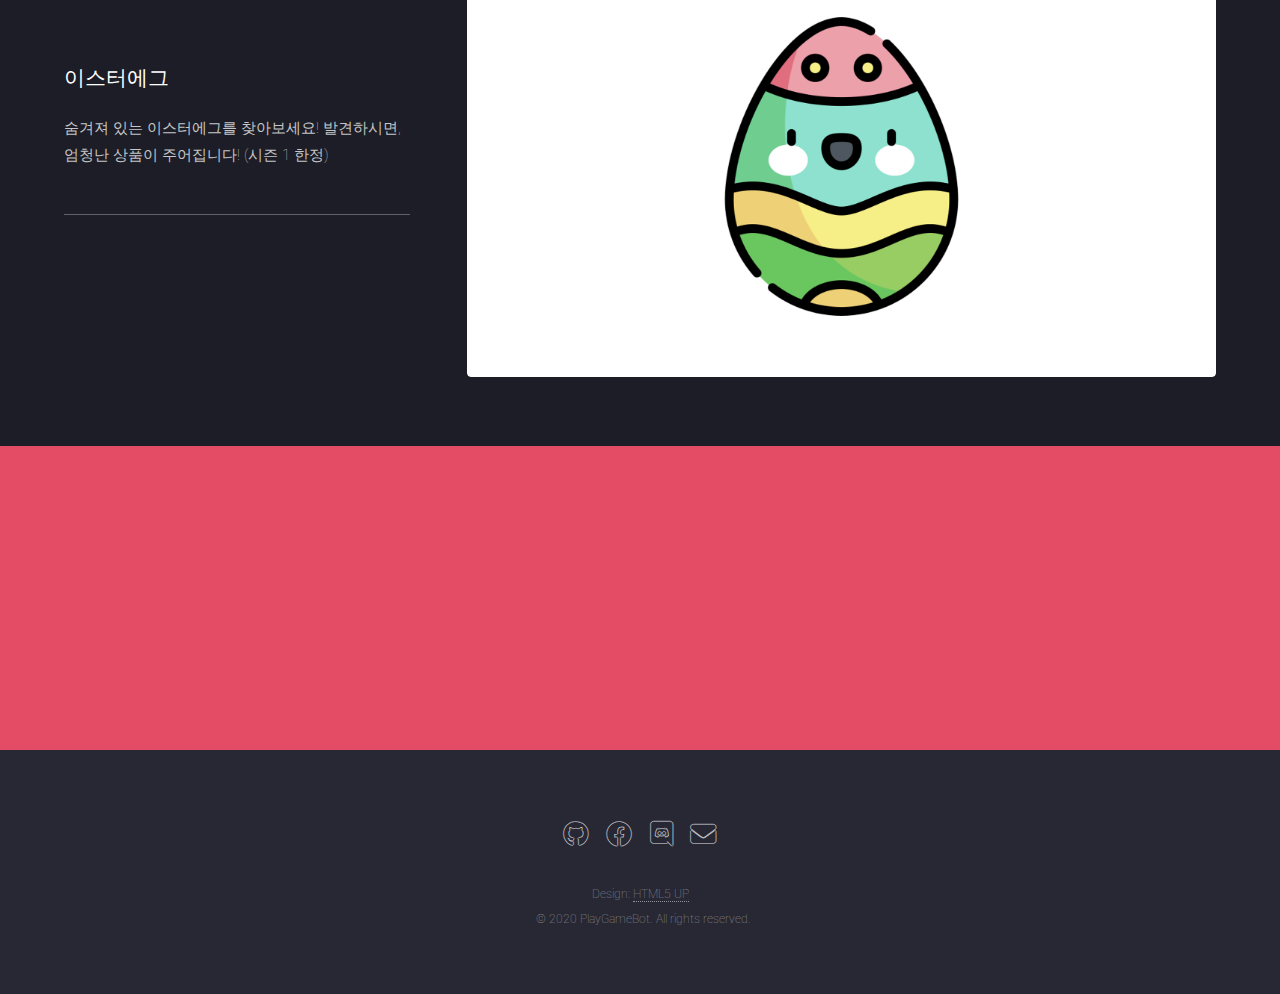
==== commit 2ca2a69a: "Update index.html" ====
--- a/PlayGameBotSite/index.html
+++ b/PlayGameBotSite/index.html
@@ -243,6 +243,7 @@
 				<footer id="footer">
 					<ul class="icons">
 						<li><a href="https://github.com/jhcplace" class="icon brands alt fa-github"><span class="label">GitHub</span></a></li>
+						<li><a href="https://www.facebook.com/Playgamebot-115123207000809" class="icon brands alt fa-facebook"><span class="label">facebook</span></a></li>
 						<li><a href="https://discord.gg/meRFGv6" class="icon brands alt fa-discord"><span class="label">discord</span></a></li>
 						<li><a href="mailto:jhcplace@daum.net ?Subject=PlayGameBot 관련 문의 &body=문의사항을 자세히 적어주세요" class="icon solid alt fa-envelope"><span class="label">Email</span></a></li>
 					</ul>
--- a/PlayGameBotSite/assets/css/main.css
+++ b/PlayGameBotSite/assets/css/main.css
@@ -3568,13 +3568,13 @@
 			text-align: center;
 		}
 
-			#footer .copyright li {
+			/* #footer .copyright li {
 				border-left: solid 1px rgba(255, 255, 255, 0.3);
 				display: inline-block;
 				list-style: none;
 				margin-left: 1.5em;
 				padding-left: 1.5em;
-			}
+			} */
 
 				#footer .copyright li:first-child {
 					border-left: 0;
@@ -4108,4 +4108,4 @@
 						padding: 0;
 					}
 
-	}+	}
